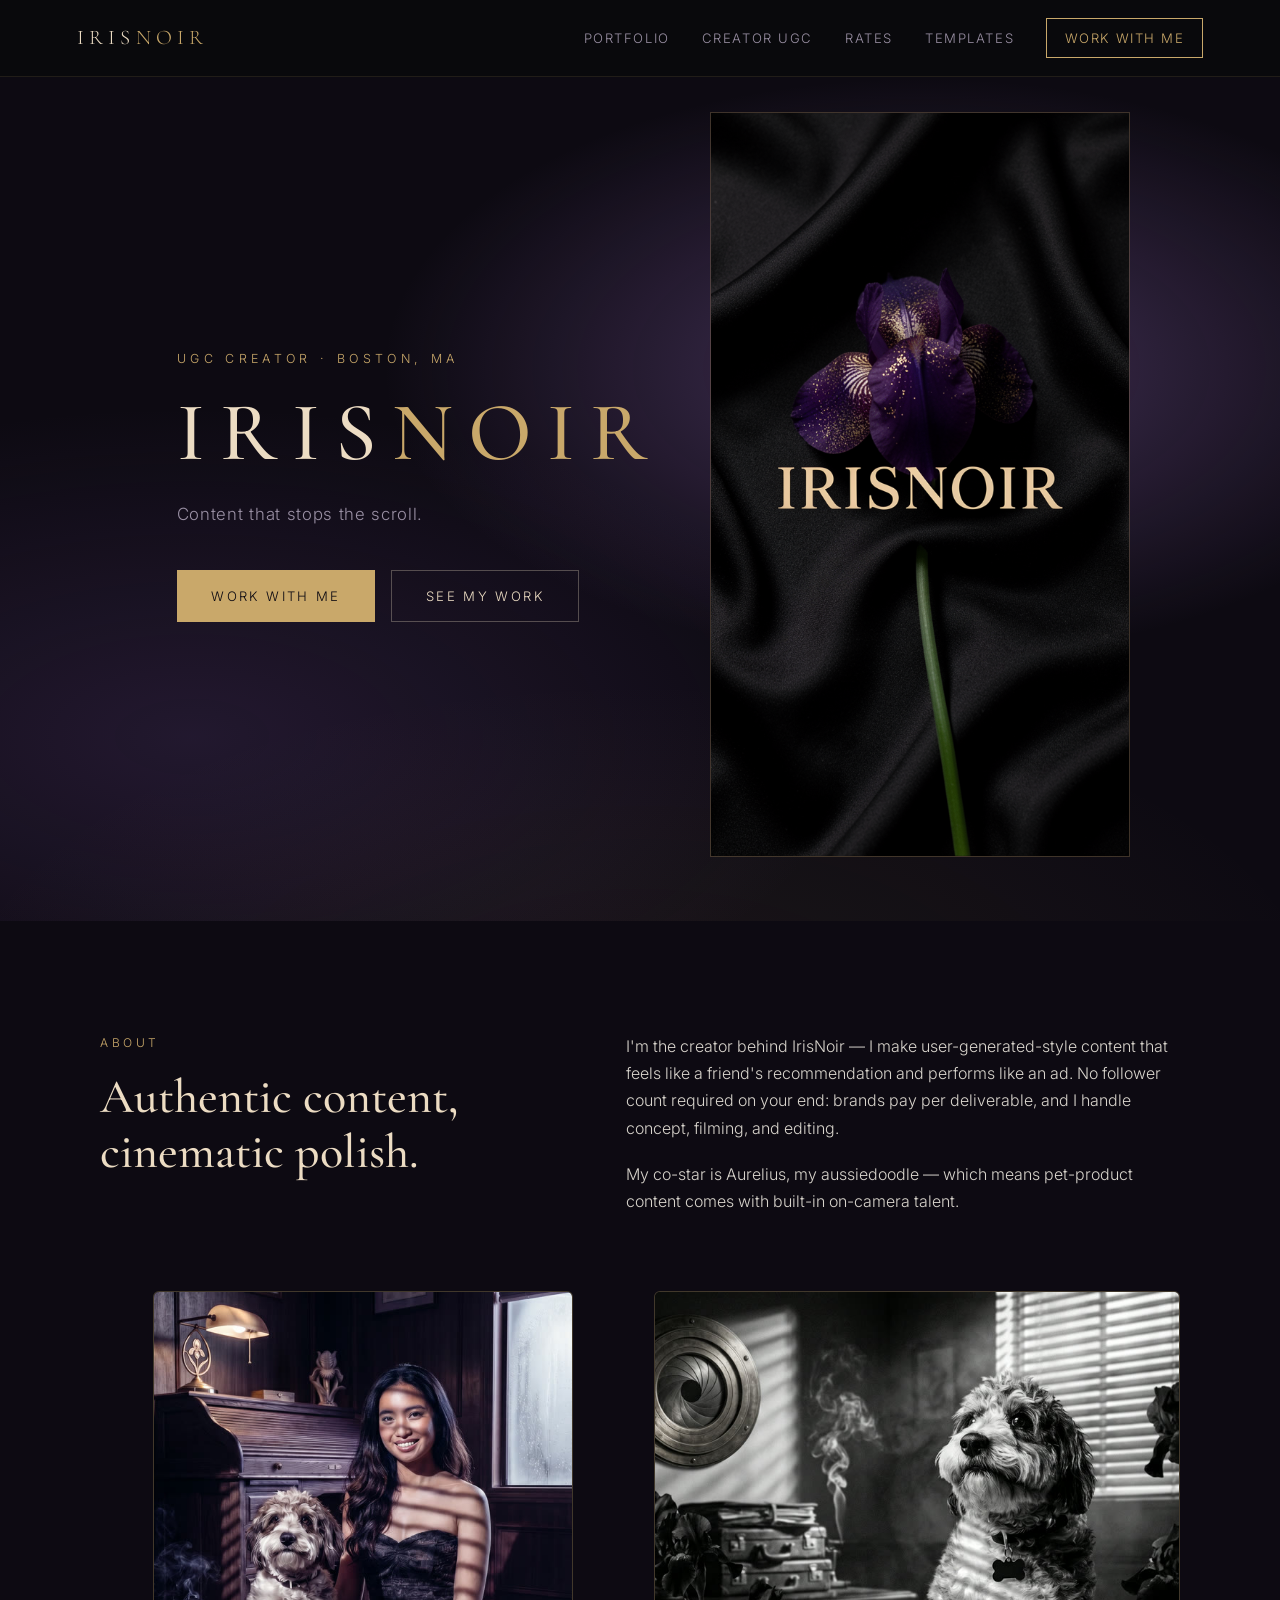
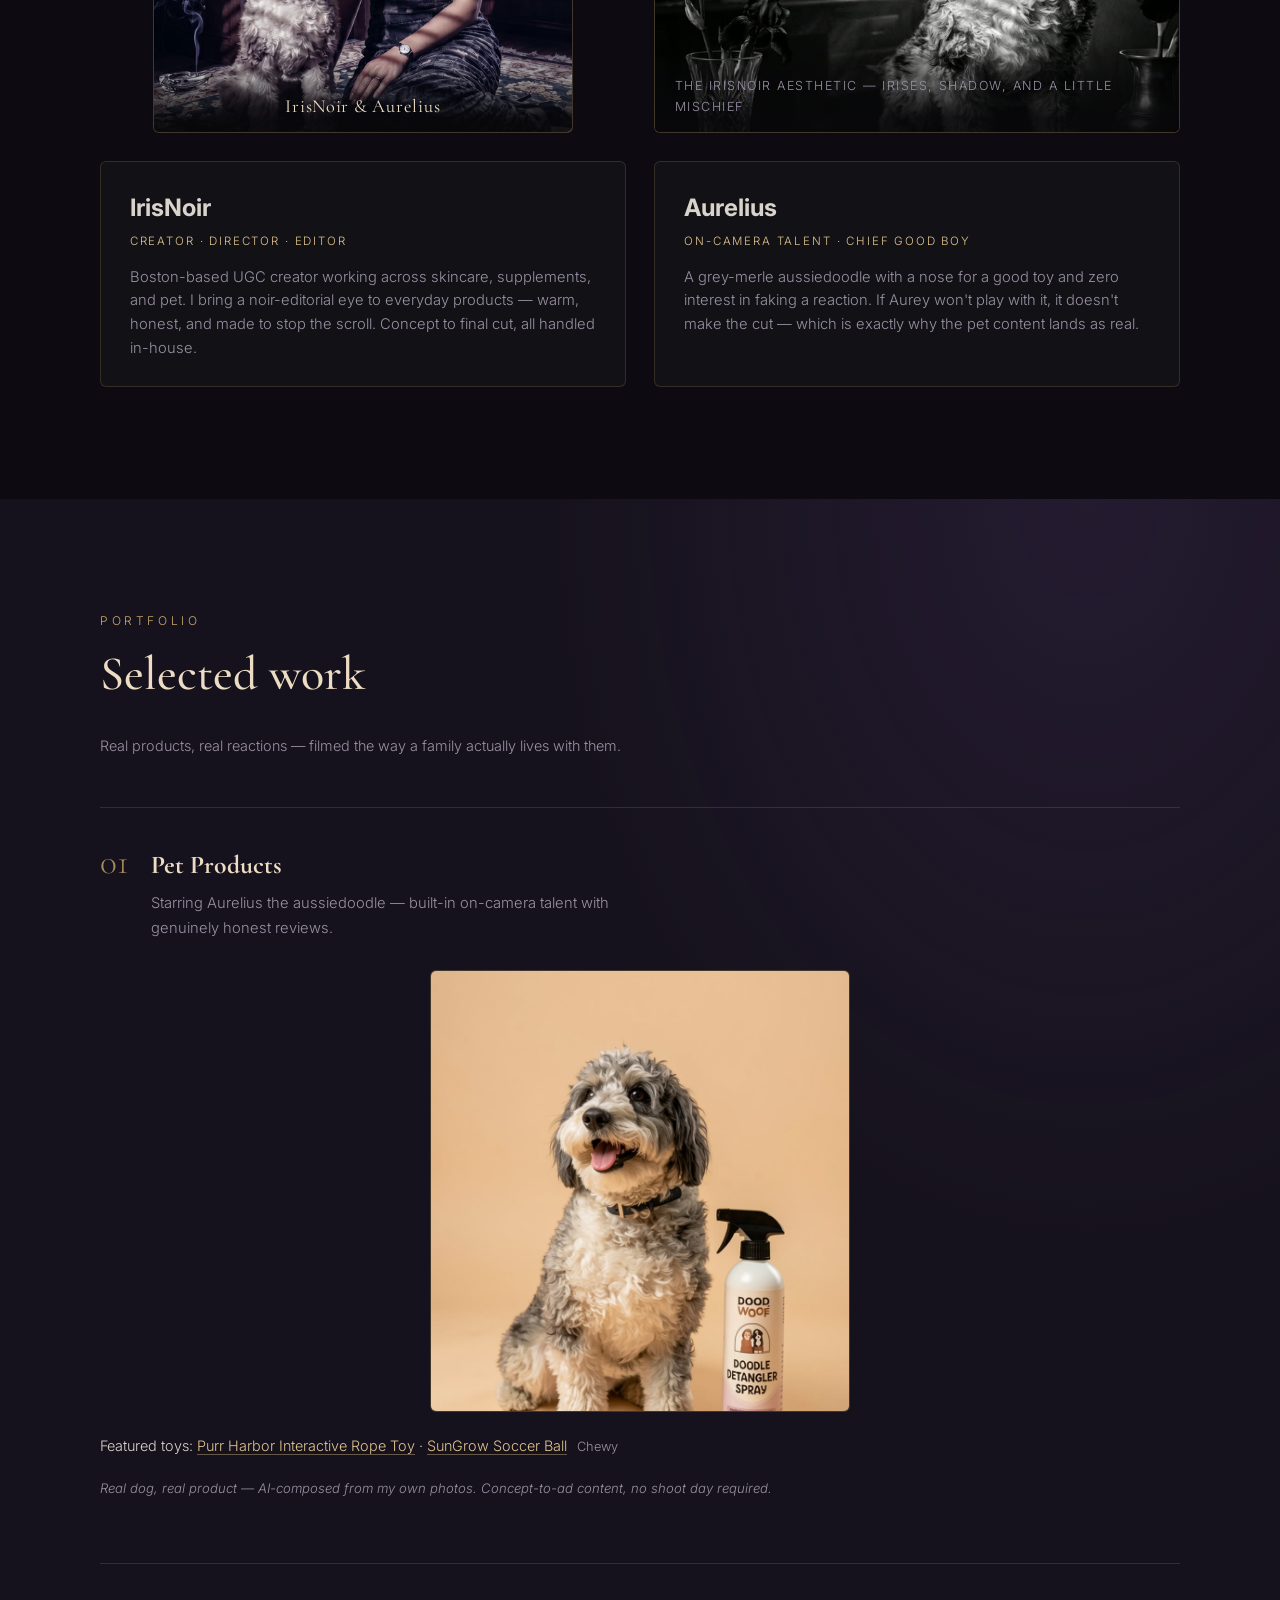
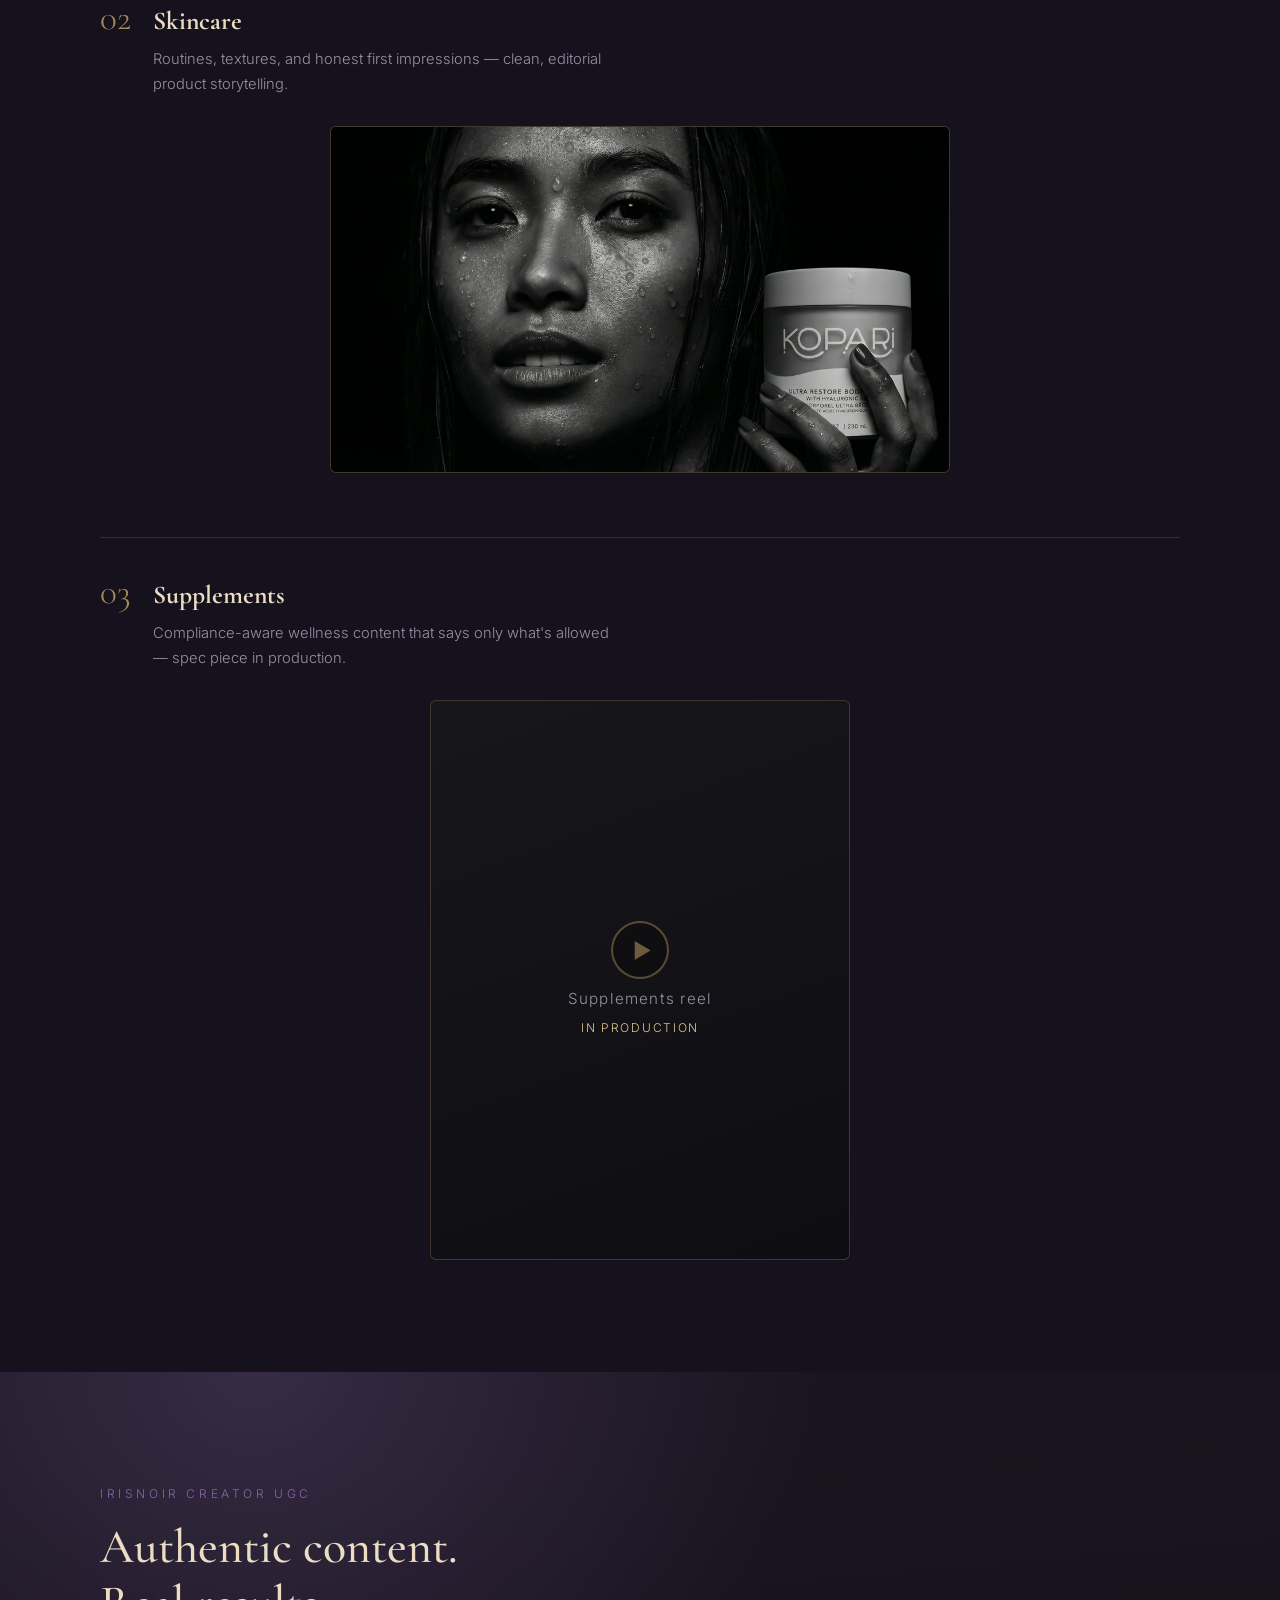
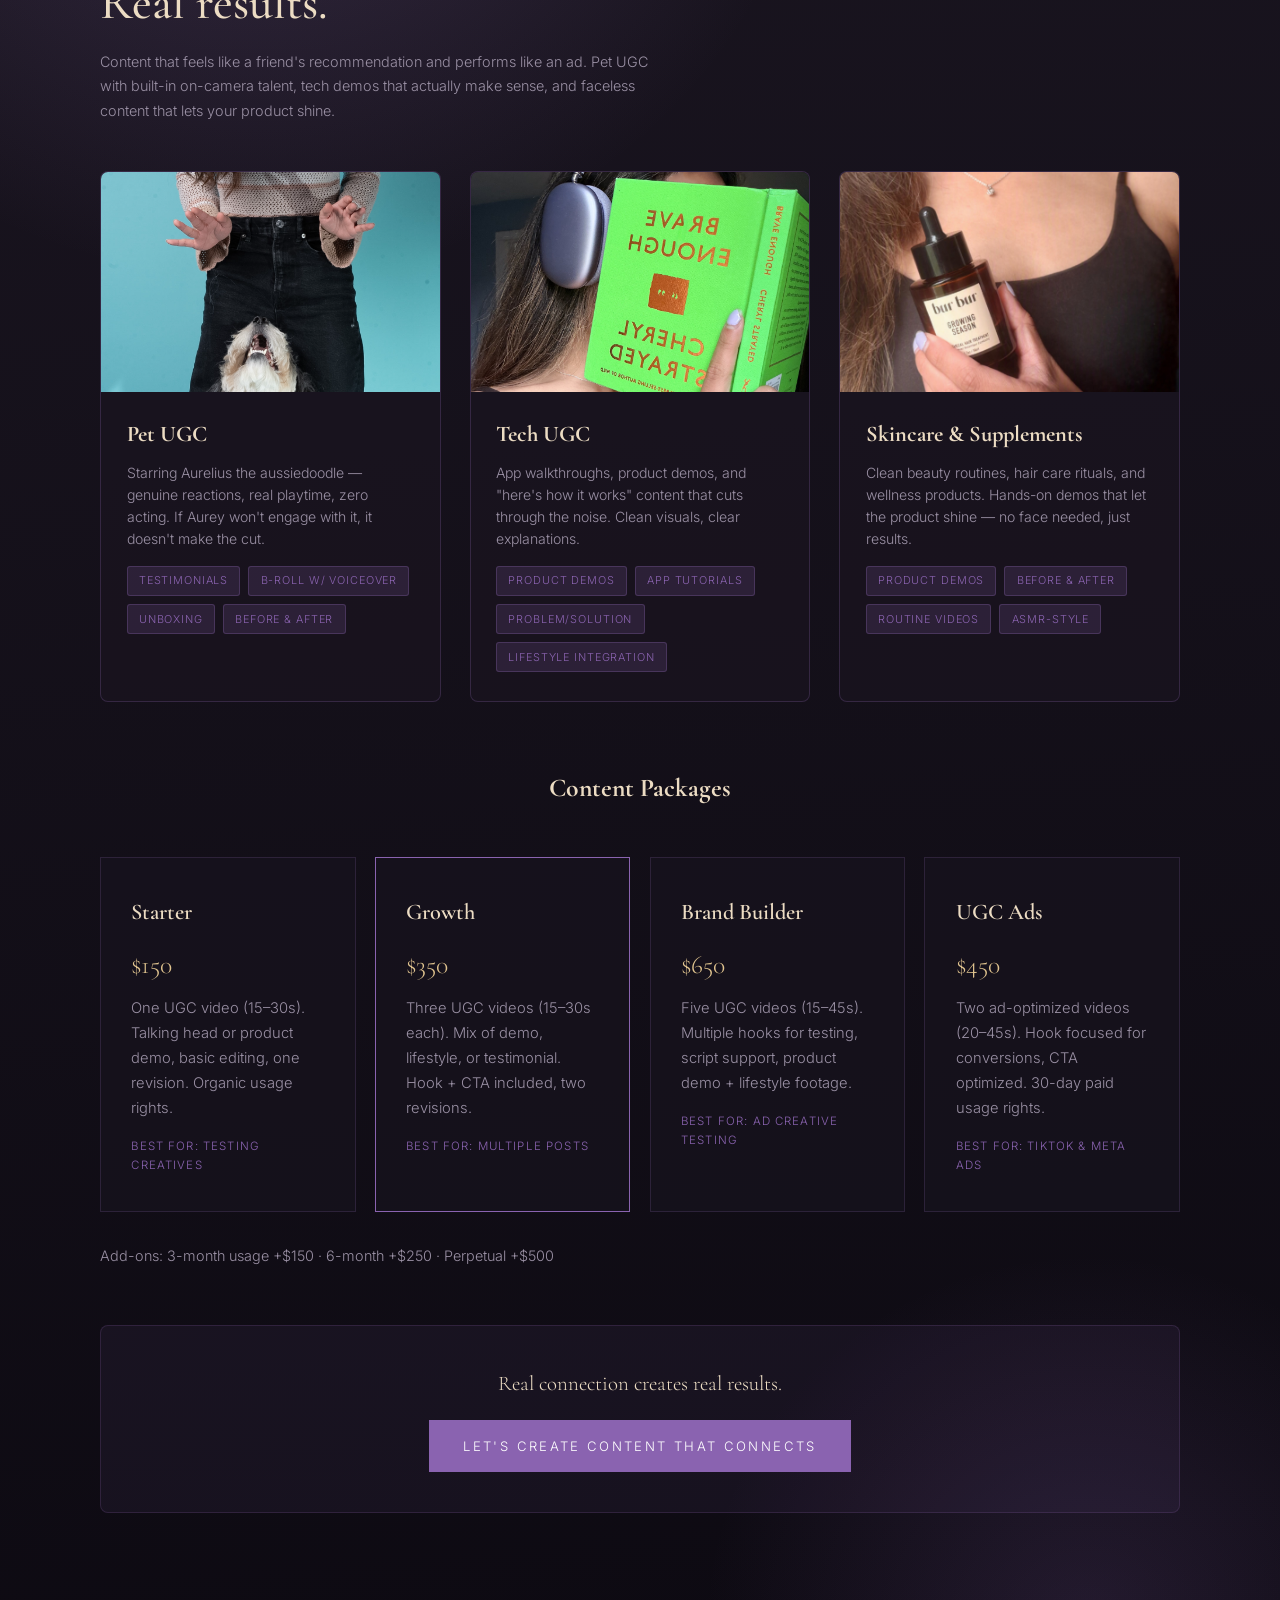
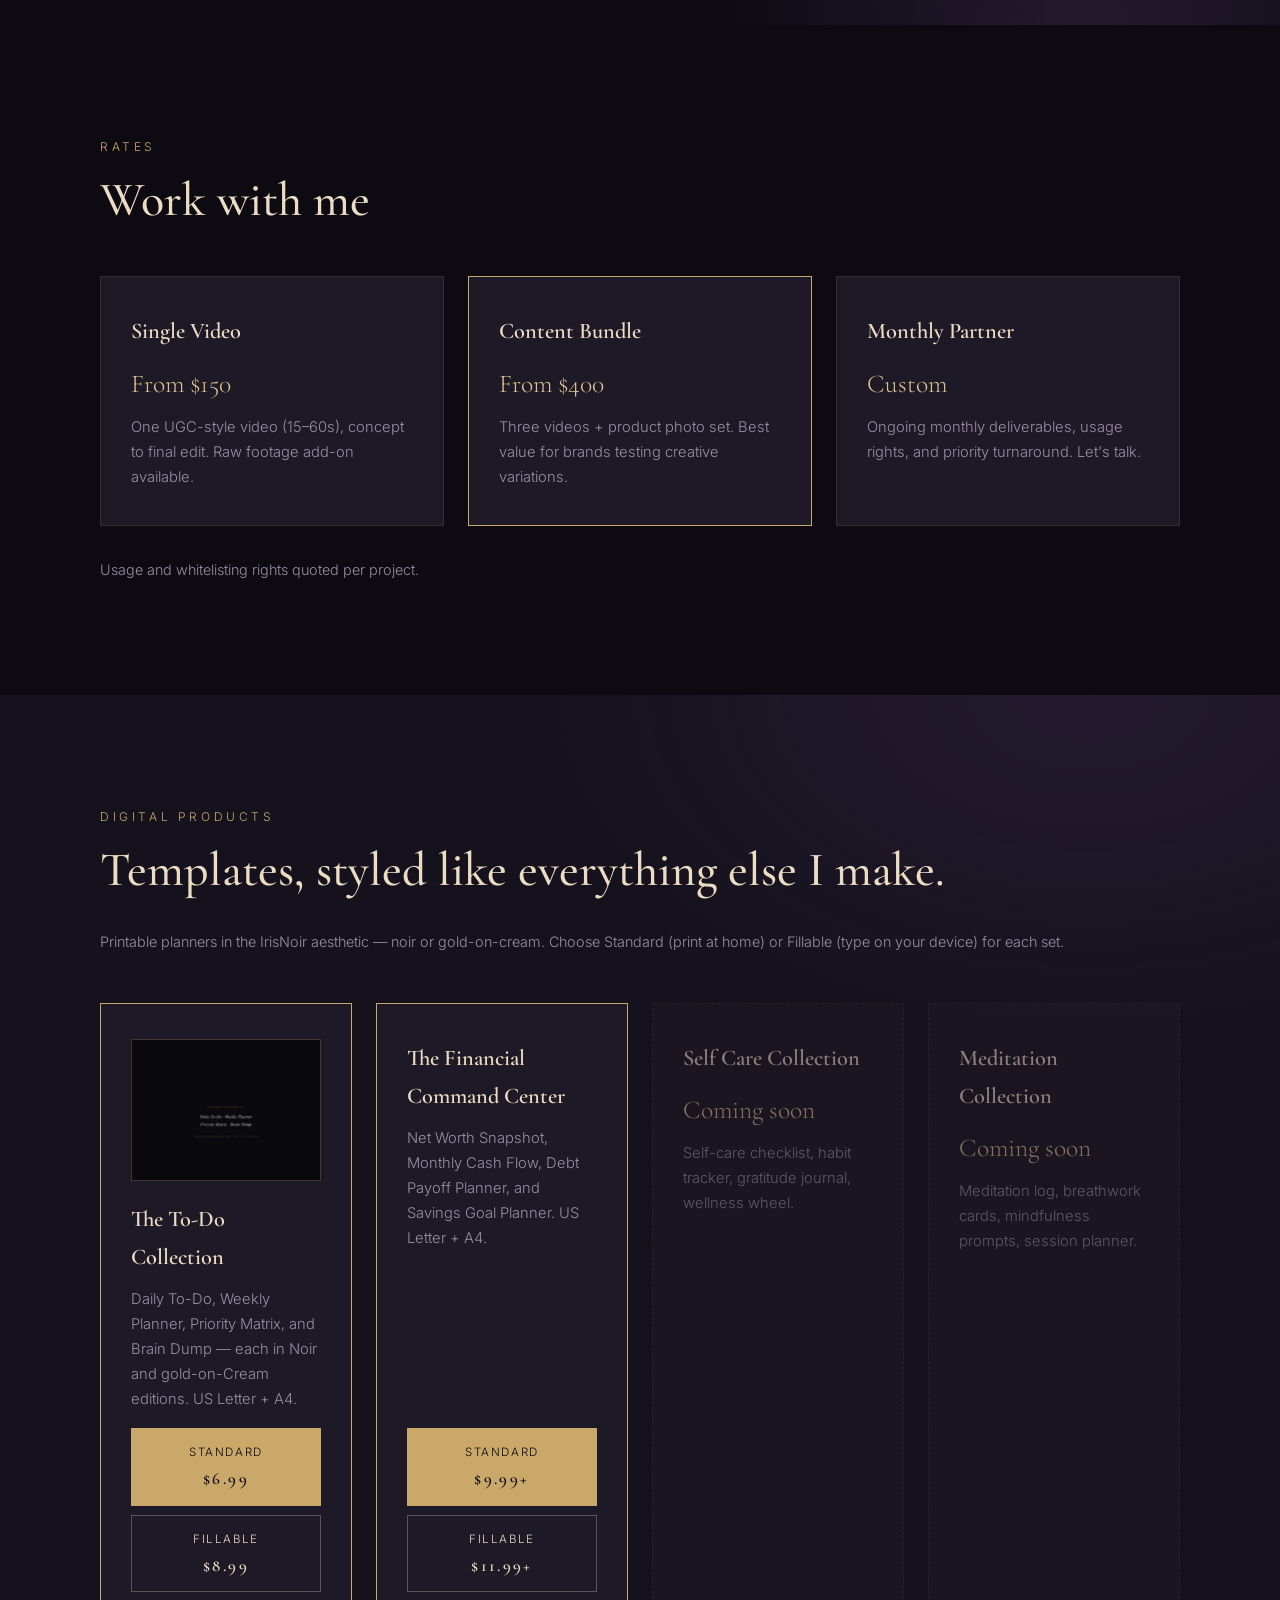
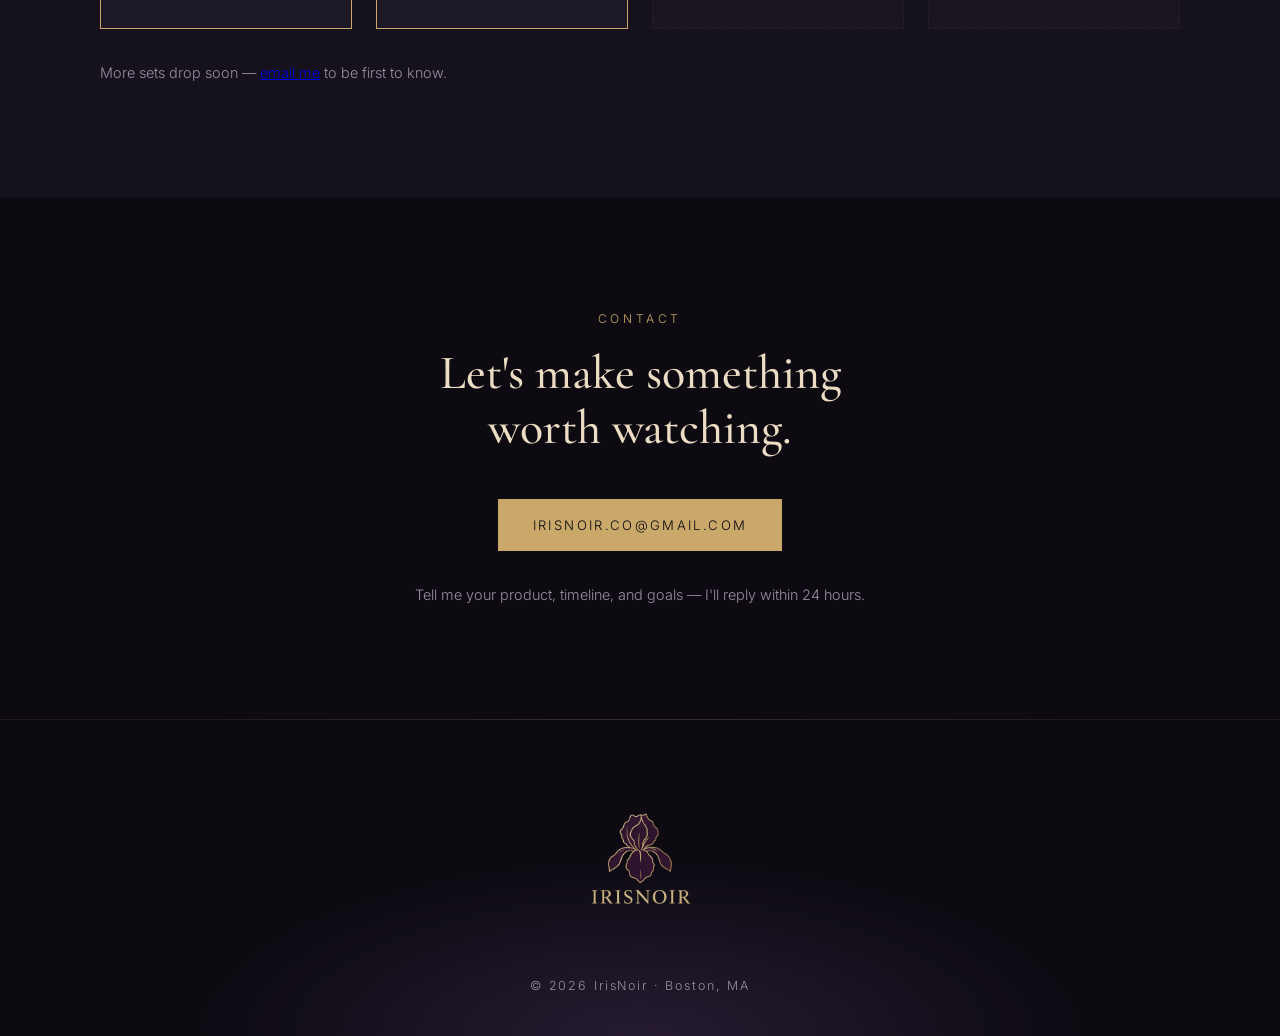
==== index.html @ 6cde9557 "Add IrisNoir Creator UGC section with Pet, Tech, Skincare niches and pricing packages" ====
<!DOCTYPE html>
<html lang="en">
<head>
<meta charset="UTF-8">
<meta name="viewport" content="width=device-width, initial-scale=1.0">
<title>IrisNoir — UGC Creator | Content That Stops the Scroll</title>
<meta name="description" content="IrisNoir creates scroll-stopping UGC and digital content for brands — currently featuring skincare, supplements, and pet products. Authentic content, cinematic polish. Based in Boston, working with brands everywhere.">
<link rel="preconnect" href="https://fonts.googleapis.com">
<link rel="preconnect" href="https://fonts.gstatic.com" crossorigin>
<link href="https://fonts.googleapis.com/css2?family=Cormorant+Garamond:wght@400;500;600&family=Inter:wght@300;400;500;600&display=swap" rel="stylesheet">
<link rel="stylesheet" href="style.css">
</head>
<body>

<nav class="nav">
  <a href="#top" class="nav-logo">IRIS<span>NOIR</span></a>
  <div class="nav-links">
    <a href="#portfolio">Portfolio</a>
    <a href="#ugc-creator">Creator UGC</a>
    <a href="#rates">Rates</a>
    <a href="#store">Templates</a>
    <a href="#contact" class="nav-cta">Work With Me</a>
  </div>
</nav>

<header class="hero" id="top">
  <div class="hero-inner">
    <div>
      <p class="hero-eyebrow">UGC Creator · Boston, MA</p>
      <h1>IRIS<span class="gold">NOIR</span></h1>
      <p class="hero-tag">Content that stops the scroll.</p>
      <div class="hero-actions">
        <a href="#contact" class="btn btn-gold">Work With Me</a>
        <a href="#portfolio" class="btn btn-ghost">See My Work</a>
      </div>
    </div>
    <div class="hero-img">
      <img src="assets/irisnoir-brand-concept.png" alt="IrisNoir brand — deep purple iris on noir silk" width="1024" height="1024">
    </div>
  </div>
</header>

<section class="section" id="about">
  <div class="container split">
    <div>
      <p class="eyebrow">About</p>
      <h2>Authentic content,<br>cinematic polish.</h2>
    </div>
    <div class="about-copy">
      <p>I'm the creator behind IrisNoir — I make user-generated-style content that feels like a friend's recommendation and performs like an ad. No follower count required on your end: brands pay per deliverable, and I handle concept, filming, and editing.</p>
      <p>My co-star is Aurelius, my aussiedoodle — which means pet-product content comes with built-in on-camera talent.</p>
    </div>
  </div>

  <div class="container bio">
    <button type="button" class="bio-portrait gallery-hero" data-gallery="bio" aria-label="Play the IrisNoir & Aurelius moment">
      <img src="assets/about/irisnoir-aurey-noir.jpg" alt="IrisNoir and Aurelius in a noir-styled study with irises" loading="lazy">
      <span class="gallery-hero-overlay">
        <span class="gallery-hero-icon" aria-hidden="true">&#9654;</span>
        <span class="gallery-hero-label">Play the moment</span>
      </span>
      <figcaption>IrisNoir &amp; Aurelius</figcaption>
    </button>
    <figure class="bio-portrait bio-portrait-accent">
      <img src="assets/about/aurey-noir.jpg" alt="Aurelius posed in a noir detective study with irises and a camera-aperture emblem" loading="lazy">
      <figcaption>The IrisNoir aesthetic — irises, shadow, and a little mischief</figcaption>
    </figure>
    <div class="bio-card">
      <h3>IrisNoir</h3>
      <p class="bio-role">Creator &middot; Director &middot; Editor</p>
      <p>Boston-based UGC creator working across skincare, supplements, and pet. I bring a noir-editorial eye to everyday products — warm, honest, and made to stop the scroll. Concept to final cut, all handled in-house.</p>
    </div>
    <div class="bio-card">
      <h3>Aurelius</h3>
      <p class="bio-role">On-camera talent &middot; Chief Good Boy</p>
      <p>A grey-merle aussiedoodle with a nose for a good toy and zero interest in faking a reaction. If Aurey won't play with it, it doesn't make the cut — which is exactly why the pet content lands as real.</p>
    </div>
  </div>
</section>

<section class="section section-dark" id="portfolio">
  <div class="container">
    <p class="eyebrow">Portfolio</p>
    <h2>Selected work</h2>
    <p class="section-note">Real products, real reactions — filmed the way a family actually lives with them.</p>

    <div class="showcase">

      <div class="showcase-row">
        <div class="showcase-head">
          <span class="showcase-num">01</span>
          <div>
            <h3>Pet Products</h3>
            <p>Starring Aurelius the aussiedoodle — built-in on-camera talent with genuinely honest reviews.</p>
          </div>
        </div>
        <div class="showcase-media">
          <button type="button" class="gallery-hero" data-gallery="aurey" aria-label="Open Aurelius gallery — video and photo">
            <img src="assets/portfolio/aurey-doodwoof-ai.jpg" alt="Aurelius posed beside the Doodle Detangler Spray bottle by Dood Woof" loading="lazy">
            <span class="gallery-hero-overlay">
              <span class="gallery-hero-icon" aria-hidden="true">&#9654;</span>
              <span class="gallery-hero-label">View Aurey's reel</span>
              <span class="gallery-hero-count">Videos &amp; photos</span>
            </span>
          </button>
        </div>
        <p class="showcase-shop">Featured toys: <a href="https://www.chewy.com/purr-harbor-smart-interactive-rope/dp/4469534" target="_blank" rel="noopener">Purr Harbor Interactive Rope Toy</a> &middot; <a href="https://www.chewy.com/sungrow-soccer-ball-dog-cat-toy/dp/753862" target="_blank" rel="noopener">SunGrow Soccer Ball</a> <span class="shop-price">Chewy</span></p>
        <p class="showcase-note">Real dog, real product — AI-composed from my own photos. Concept-to-ad content, no shoot day required.</p>
      </div>

      <div class="showcase-row">
        <div class="showcase-head">
          <span class="showcase-num">02</span>
          <div>
            <h3>Skincare</h3>
            <p>Routines, textures, and honest first impressions — clean, editorial product storytelling.</p>
          </div>
        </div>
        <div class="showcase-media">
          <button type="button" class="gallery-hero gallery-hero-wide" data-gallery="skincare" aria-label="Open skincare gallery">
            <img src="assets/portfolio/skincare-kopari-ai.jpg" alt="Kopari Ultra Restore body cream in a noir editorial still" loading="lazy">
            <span class="gallery-hero-overlay">
              <span class="gallery-hero-icon" aria-hidden="true">&#9654;</span>
              <span class="gallery-hero-label">View skincare still</span>
              <span class="gallery-hero-count">AI-generated</span>
            </span>
          </button>
        </div>
      </div>

      <div class="showcase-row">
        <div class="showcase-head">
          <span class="showcase-num">03</span>
          <div>
            <h3>Supplements</h3>
            <p>Compliance-aware wellness content that says only what's allowed — spec piece in production.</p>
          </div>
        </div>
        <div class="showcase-media">
          <div class="gallery-hero gallery-hero-soon" aria-label="Supplements gallery — in production">
            <span class="gallery-hero-overlay">
              <span class="gallery-hero-icon" aria-hidden="true">&#9654;</span>
              <span class="gallery-hero-label">Supplements reel</span>
              <span class="gallery-hero-count">In production</span>
            </span>
          </div>
        </div>
      </div>

    </div>
  </div>
</section>

<section class="section section-ugc" id="ugc-creator">
  <div class="container">
    <p class="eyebrow">IrisNoir Creator UGC</p>
    <h2>Authentic content.<br>Real results.</h2>
    <p class="section-note ugc-intro">Content that feels like a friend's recommendation and performs like an ad. Pet UGC with built-in on-camera talent, tech demos that actually make sense, and faceless content that lets your product shine.</p>

    <div class="ugc-niches">
      <div class="ugc-niche">
        <div class="ugc-niche-img">
          <img src="assets/ugc/pet-ugc-hero.png" alt="Pet UGC — playful dog looking up at creator" loading="lazy">
        </div>
        <div class="ugc-niche-info">
          <h3>Pet UGC</h3>
          <p>Starring Aurelius the aussiedoodle — genuine reactions, real playtime, zero acting. If Aurey won't engage with it, it doesn't make the cut.</p>
          <ul class="ugc-formats">
            <li>Testimonials</li>
            <li>B-Roll w/ Voiceover</li>
            <li>Unboxing</li>
            <li>Before & After</li>
          </ul>
        </div>
      </div>

      <div class="ugc-niche">
        <div class="ugc-niche-img">
          <img src="assets/ugc/tech-ugc-hero.jpg" alt="Tech UGC — lifestyle shot with AirPods Max" loading="lazy">
        </div>
        <div class="ugc-niche-info">
          <h3>Tech UGC</h3>
          <p>App walkthroughs, product demos, and "here's how it works" content that cuts through the noise. Clean visuals, clear explanations.</p>
          <ul class="ugc-formats">
            <li>Product Demos</li>
            <li>App Tutorials</li>
            <li>Problem/Solution</li>
            <li>Lifestyle Integration</li>
          </ul>
        </div>
      </div>

      <div class="ugc-niche">
        <div class="ugc-niche-img">
          <img src="assets/ugc/skincare-ugc-hero.jpg" alt="Skincare & Supplements UGC — BurBur hair oil product shot" loading="lazy">
        </div>
        <div class="ugc-niche-info">
          <h3>Skincare & Supplements</h3>
          <p>Clean beauty routines, hair care rituals, and wellness products. Hands-on demos that let the product shine — no face needed, just results.</p>
          <ul class="ugc-formats">
            <li>Product Demos</li>
            <li>Before & After</li>
            <li>Routine Videos</li>
            <li>ASMR-style</li>
          </ul>
        </div>
      </div>
    </div>

    <div class="ugc-packages">
      <h3 class="ugc-packages-title">Content Packages</h3>
      <div class="cards ugc-cards">
        <div class="card ugc-card">
          <h3>Starter</h3>
          <p class="price">$150</p>
          <p>One UGC video (15–30s). Talking head or product demo, basic editing, one revision. Organic usage rights.</p>
          <span class="ugc-best-for">Best for: testing creatives</span>
        </div>
        <div class="card card-featured ugc-card">
          <h3>Growth</h3>
          <p class="price">$350</p>
          <p>Three UGC videos (15–30s each). Mix of demo, lifestyle, or testimonial. Hook + CTA included, two revisions.</p>
          <span class="ugc-best-for">Best for: multiple posts</span>
        </div>
        <div class="card ugc-card">
          <h3>Brand Builder</h3>
          <p class="price">$650</p>
          <p>Five UGC videos (15–45s). Multiple hooks for testing, script support, product demo + lifestyle footage.</p>
          <span class="ugc-best-for">Best for: ad creative testing</span>
        </div>
        <div class="card ugc-card">
          <h3>UGC Ads</h3>
          <p class="price">$450</p>
          <p>Two ad-optimized videos (20–45s). Hook focused for conversions, CTA optimized. 30-day paid usage rights.</p>
          <span class="ugc-best-for">Best for: TikTok & Meta ads</span>
        </div>
      </div>
      <p class="section-note">Add-ons: 3-month usage +$150 · 6-month +$250 · Perpetual +$500</p>
    </div>

    <div class="ugc-cta">
      <p class="ugc-cta-hook">Real connection creates real results.</p>
      <a href="mailto:irisnoir.co@gmail.com?subject=UGC%20Creator%20Inquiry%20—%20IrisNoir" class="btn btn-iris">Let's Create Content That Connects</a>
    </div>
  </div>
</section>

<section class="section" id="rates">
  <div class="container">
    <p class="eyebrow">Rates</p>
    <h2>Work with me</h2>
    <div class="cards">
      <div class="card">
        <h3>Single Video</h3>
        <p class="price">From $150</p>
        <p>One UGC-style video (15–60s), concept to final edit. Raw footage add-on available.</p>
      </div>
      <div class="card card-featured">
        <h3>Content Bundle</h3>
        <p class="price">From $400</p>
        <p>Three videos + product photo set. Best value for brands testing creative variations.</p>
      </div>
      <div class="card">
        <h3>Monthly Partner</h3>
        <p class="price">Custom</p>
        <p>Ongoing monthly deliverables, usage rights, and priority turnaround. Let's talk.</p>
      </div>
    </div>
    <p class="section-note">Usage and whitelisting rights quoted per project.</p>
  </div>
</section>

<section class="section section-dark" id="store">
  <div class="container">
    <p class="eyebrow">Digital Products</p>
    <h2>Templates, styled like everything else I make.</h2>
    <p class="section-note">Printable planners in the IrisNoir aesthetic — noir or gold-on-cream. Choose Standard (print at home) or Fillable (type on your device) for each set.</p>
    <div class="cards products-grid">
      <div class="card card-featured product-card">
        <img class="product-thumb" src="assets/products/todo-collection-cover.png" alt="The To-Do Collection — noir and cream planner sheets" loading="lazy">
        <h3>The To-Do Collection</h3>
        <p>Daily To-Do, Weekly Planner, Priority Matrix, and Brain Dump — each in Noir and gold-on-Cream editions. US Letter + A4.</p>
        <div class="format-picker">
          <a href="https://irisnoir1.gumroad.com/l/todo-collection" class="btn btn-gold format-btn" target="_blank" rel="noopener">
            <span class="format-label">Standard</span><span class="format-price">$6.99</span>
          </a>
          <a href="https://irisnoir1.gumroad.com/l/to-do-collection-fillable" class="btn btn-ghost format-btn" target="_blank" rel="noopener">
            <span class="format-label">Fillable</span><span class="format-price">$8.99</span>
          </a>
        </div>
      </div>
      <div class="card card-featured product-card">
        <h3>The Financial Command Center</h3>
        <p>Net Worth Snapshot, Monthly Cash Flow, Debt Payoff Planner, and Savings Goal Planner. US Letter + A4.</p>
        <div class="format-picker">
          <a href="https://irisnoir1.gumroad.com/l/finance-command-center" class="btn btn-gold format-btn" target="_blank" rel="noopener">
            <span class="format-label">Standard</span><span class="format-price">$9.99+</span>
          </a>
          <a href="https://irisnoir1.gumroad.com/l/finance-command-center-fillable" class="btn btn-ghost format-btn" target="_blank" rel="noopener">
            <span class="format-label">Fillable</span><span class="format-price">$11.99+</span>
          </a>
        </div>
      </div>
      <div class="card product-card product-card-soon">
        <h3>Self Care Collection</h3>
        <p class="price">Coming soon</p>
        <p>Self-care checklist, habit tracker, gratitude journal, wellness wheel.</p>
      </div>
      <div class="card product-card product-card-soon">
        <h3>Meditation Collection</h3>
        <p class="price">Coming soon</p>
        <p>Meditation log, breathwork cards, mindfulness prompts, session planner.</p>
      </div>
    </div>
    <p class="section-note">More sets drop soon — <a href="mailto:irisnoir.co@gmail.com?subject=Notify%20me%20—%20new%20templates">email me</a> to be first to know.</p>
  </div>
</section>

<section class="section" id="contact">
  <div class="container contact">
    <p class="eyebrow">Contact</p>
    <h2>Let's make something<br>worth watching.</h2>
    <a class="contact-email btn btn-gold" href="mailto:irisnoir.co@gmail.com?subject=UGC%20Inquiry%20—%20IrisNoir">irisnoir.co@gmail.com</a>
    <p class="section-note">Tell me your product, timeline, and goals — I'll reply within 24 hours.</p>
  </div>
</section>

<footer class="footer">
  <img class="footer-logo" src="assets/irisnoir-logo-transparent.png" alt="IrisNoir — iris flower logo" width="1024" height="1024" loading="lazy">
  <p>© 2026 IrisNoir · Boston, MA</p>
</footer>

<div class="lightbox" id="lightbox" role="dialog" aria-modal="true" aria-label="Aurelius gallery" hidden>
  <button type="button" class="lightbox-close" aria-label="Close gallery">&times;</button>
  <div class="lightbox-stage" id="lightbox-stage"></div>
  <p class="lightbox-caption" id="lightbox-caption"></p>
  <div class="lightbox-thumbs" id="lightbox-thumbs"></div>
</div>

<script id="gallery-bio" type="application/json">
[
  {"type":"video","src":"assets/about/irisnoir-aurey-bio.mp4","poster":"assets/about/irisnoir-aurey-noir.jpg","caption":"IrisNoir &amp; Aurelius — a quiet moment","tag":"AI-generated"}
]
</script>

<script id="gallery-aurey" type="application/json">
[
  {"type":"image","src":"assets/portfolio/aurey-doodwoof-ai.jpg","caption":"Beside the Doodle Detangler Spray by Dood Woof","tag":"AI-generated"},
  {"type":"video","src":"assets/portfolio/aurey-ropetoy-play.mp4","poster":"assets/portfolio/aurey-ropetoy-poster.jpg","caption":"Aurey with the Purr Harbor interactive rope toy","tag":"AI-generated"},
  {"type":"image","src":"assets/portfolio/aurey-ropetoy-poster.jpg","caption":"With the Purr Harbor interactive rope toy","tag":"AI-generated"},
  {"type":"image","src":"assets/portfolio/aurey-soccerball.jpg","caption":"With the SunGrow soccer ball toy","tag":"AI-generated"},
  {"type":"video","src":"assets/portfolio/aurey-soccerball-play.mp4","poster":"assets/portfolio/aurey-soccerball-play-poster.jpg","caption":"Aurey playing with the SunGrow soccer ball","tag":"AI-generated"}
]
</script>

<script id="gallery-skincare" type="application/json">
[
  {"type":"image","src":"assets/portfolio/skincare-kopari-ai.jpg","caption":"Kopari Ultra Restore body cream — noir editorial still","tag":"AI-generated"}
]
</script>

<script>
(function () {
  var lb = document.getElementById("lightbox");
  var stage = document.getElementById("lightbox-stage");
  var caption = document.getElementById("lightbox-caption");
  var thumbs = document.getElementById("lightbox-thumbs");
  var lastFocus = null;

  function itemsFor(name) {
    var el = document.getElementById("gallery-" + name);
    return el ? JSON.parse(el.textContent) : [];
  }

  function render(items, i) {
    var it = items[i];
    stage.innerHTML = it.type === "video"
      ? '<video controls autoplay playsinline poster="' + it.poster + '"><source src="' + it.src + '" type="video/mp4"></video>'
      : '<img src="' + it.src + '" alt="' + it.caption + '">';
    caption.innerHTML = it.caption + ' <span class="ai-tag">' + it.tag + '</span>';
    Array.prototype.forEach.call(thumbs.children, function (t, n) {
      t.classList.toggle("is-active", n === i);
    });
  }

  function open(name) {
    var items = itemsFor(name);
    if (!items.length) return;
    thumbs.innerHTML = "";
    items.forEach(function (it, n) {
      var b = document.createElement("button");
      b.type = "button";
      b.className = "lightbox-thumb";
      b.innerHTML = '<img src="' + (it.poster || it.src) + '" alt="' + it.caption + '">'
                  + (it.type === "video" ? '<span class="lightbox-thumb-play" aria-hidden="true">&#9654;</span>' : '');
      b.addEventListener("click", function () { render(items, n); });
      thumbs.appendChild(b);
    });
    render(items, 0);
    lastFocus = document.activeElement;
    lb.hidden = false;
    document.body.style.overflow = "hidden";
  }

  function close() {
    lb.hidden = true;
    stage.innerHTML = "";
    document.body.style.overflow = "";
    if (lastFocus) lastFocus.focus();
  }

  document.querySelectorAll(".gallery-hero").forEach(function (h) {
    h.addEventListener("click", function () { open(h.getAttribute("data-gallery")); });
  });
  lb.querySelector(".lightbox-close").addEventListener("click", close);
  lb.addEventListener("click", function (e) { if (e.target === lb) close(); });
  document.addEventListener("keydown", function (e) { if (e.key === "Escape" && !lb.hidden) close(); });
})();
</script>

</body>
</html>
---- style.css ----
/* IrisNoir — noir, iris & gold brand kit */
:root {
  --noir: #0d0a12;
  --noir-2: #16121d;
  --noir-3: #1e1926;
  --cream: #ecdcc3;
  --gold: #c9a86a;
  --gold-bright: #e0c48f;
  --iris: #6d4a94;
  --iris-soft: #8a63b0;
  --iris-deep: #4b2a6b;
  --text: #d8d4cc;
  --text-dim: #9a90a4;
  --serif: 'Cormorant Garamond', Georgia, serif;
  --sans: 'Inter', -apple-system, sans-serif;
}

* { margin: 0; padding: 0; box-sizing: border-box; }

html { scroll-behavior: smooth; }

body {
  background: var(--noir);
  color: var(--text);
  font-family: var(--sans);
  font-weight: 300;
  line-height: 1.7;
  -webkit-font-smoothing: antialiased;
}

/* Nav */
.nav {
  position: fixed;
  top: 0; left: 0; right: 0;
  display: flex;
  justify-content: space-between;
  align-items: center;
  padding: 1.1rem 6vw;
  background: rgba(10,10,12,0.85);
  backdrop-filter: blur(12px);
  z-index: 100;
  border-bottom: 1px solid rgba(201,168,106,0.12);
}
.nav-logo {
  font-family: var(--serif);
  font-size: 1.3rem;
  letter-spacing: 0.25em;
  color: var(--cream);
  text-decoration: none;
}
.nav-logo span { color: var(--gold); }
.nav-links { display: flex; gap: 2rem; align-items: center; }
.nav-links a {
  color: var(--text-dim);
  text-decoration: none;
  font-size: 0.82rem;
  letter-spacing: 0.12em;
  text-transform: uppercase;
  transition: color 0.25s;
}
.nav-links a:hover { color: var(--gold-bright); }
.nav-cta {
  border: 1px solid var(--gold);
  padding: 0.5rem 1.1rem;
  color: var(--gold) !important;
}
.nav-cta:hover { background: var(--gold); color: var(--noir) !important; }

/* Hero */
.hero {
  min-height: 100vh;
  display: flex;
  align-items: center;
  background:
    radial-gradient(ellipse 60% 45% at 72% 40%, rgba(138,99,176,0.42), transparent 70%),
    radial-gradient(ellipse 80% 55% at 15% 80%, rgba(109,74,148,0.22), transparent 65%),
    radial-gradient(ellipse 90% 60% at 50% 110%, rgba(201,168,106,0.08), transparent 60%),
    var(--noir);
}
.hero-inner {
  max-width: 1080px;
  margin: 0 auto;
  padding: 7rem 6vw 4rem;
  display: grid;
  grid-template-columns: 1.1fr 0.9fr;
  align-items: center;
  gap: 3rem;
}
.hero-img {
  position: relative;
  justify-self: end;
  width: min(420px, 38vw);
}
.hero-img img {
  width: 100%;
  height: auto;
  display: block;
  border: 1px solid rgba(201,168,106,0.25);
}
.hero-img::after {
  content: "";
  position: absolute;
  inset: 14px -14px -14px 14px;
  border: 1px solid rgba(201,168,106,0.25);
  z-index: -1;
}
.hero-eyebrow {
  font-size: 0.78rem;
  letter-spacing: 0.35em;
  text-transform: uppercase;
  color: var(--gold);
  margin-bottom: 1.4rem;
}
.hero h1 {
  font-family: var(--serif);
  font-weight: 500;
  font-size: clamp(2.8rem, 6.5vw, 5.2rem);
  letter-spacing: 0.18em;
  color: var(--cream);
  line-height: 1;
}
.hero h1 .gold { color: var(--gold); }
.hero-tag {
  margin-top: 1.6rem;
  font-size: 1.05rem;
  color: var(--text-dim);
  letter-spacing: 0.04em;
}
.hero-actions {
  margin-top: 2.6rem;
  display: flex;
  gap: 1rem;
  flex-wrap: wrap;
}

/* Buttons */
.btn {
  display: inline-block;
  padding: 0.85rem 2.1rem;
  font-size: 0.82rem;
  letter-spacing: 0.18em;
  text-transform: uppercase;
  text-decoration: none;
  transition: all 0.3s;
}
.btn-gold {
  background: var(--gold);
  color: var(--noir);
  border: 1px solid var(--gold);
}
.btn-gold:hover { background: var(--gold-bright); border-color: var(--gold-bright); }
.btn-ghost {
  border: 1px solid rgba(236,220,195,0.3);
  color: var(--cream);
}
.btn-ghost:hover { border-color: var(--gold); color: var(--gold-bright); }

/* Sections */
.section { padding: 7rem 6vw; }
.section-dark {
  background:
    radial-gradient(ellipse 70% 50% at 85% 0%, rgba(109,74,148,0.16), transparent 60%),
    var(--noir-2);
}
.container { max-width: 1080px; margin: 0 auto; }
.split {
  display: grid;
  grid-template-columns: 1fr 1.2fr;
  gap: 4rem;
  align-items: start;
}
.eyebrow {
  font-size: 0.75rem;
  letter-spacing: 0.3em;
  text-transform: uppercase;
  color: var(--gold);
  margin-bottom: 1rem;
}
h2 {
  font-family: var(--serif);
  font-weight: 500;
  font-size: clamp(2rem, 4.5vw, 3rem);
  color: var(--cream);
  line-height: 1.15;
  margin-bottom: 1.2rem;
}
.about-copy p { margin-bottom: 1.2rem; }
.section-note { color: var(--text-dim); font-size: 0.9rem; margin-top: 2rem; }

/* Bio — IrisNoir & Aurelius */
.bio {
  margin-top: 3.5rem;
  display: grid;
  grid-template-columns: 1fr 1fr;
  gap: 1.8rem;
  align-items: stretch;
}
.bio-portrait {
  position: relative;
  margin: 0;
  border: 1px solid rgba(201,168,106,0.25);
  border-radius: 6px;
  overflow: hidden;
  background: #121216;
}
.bio-portrait img { display: block; width: 100%; height: 100%; object-fit: cover; }
.bio-portrait figcaption {
  position: absolute;
  left: 0; right: 0; bottom: 0;
  padding: 2.2rem 1.2rem 0.9rem;
  font-family: "Cormorant Garamond", Georgia, serif;
  font-size: 1.15rem;
  letter-spacing: 0.04em;
  color: var(--cream);
  background: linear-gradient(to top, rgba(8,8,10,0.92) 15%, transparent);
}
.bio-portrait-accent figcaption {
  font-family: "Inter", sans-serif;
  font-size: 0.78rem;
  letter-spacing: 0.12em;
  text-transform: uppercase;
  color: var(--text-dim);
}
.bio-card {
  border: 1px solid rgba(201,168,106,0.18);
  border-radius: 6px;
  padding: 1.6rem 1.8rem;
  background: #121216;
}
.bio-card h3 { font-size: 1.5rem; margin-bottom: 0.2rem; }
.bio-role {
  font-size: 0.72rem;
  letter-spacing: 0.16em;
  text-transform: uppercase;
  color: var(--gold-bright);
  margin-bottom: 0.9rem;
}
.bio-card p:last-child { color: var(--text-dim); font-size: 0.92rem; line-height: 1.6; }

/* Cards */
.cards {
  display: grid;
  grid-template-columns: repeat(auto-fit, minmax(240px, 1fr));
  gap: 1.5rem;
  margin-top: 3rem;
}
.card {
  background: var(--noir-3);
  border: 1px solid rgba(201,168,106,0.12);
  padding: 2.2rem 1.9rem;
  transition: border-color 0.3s, transform 0.3s;
}
.card:hover { border-color: rgba(201,168,106,0.45); transform: translateY(-4px); }
.card-featured { border-color: var(--gold); }
.card h3 {
  font-family: var(--serif);
  font-weight: 600;
  font-size: 1.4rem;
  color: var(--cream);
  margin-bottom: 0.7rem;
}
.card p { font-size: 0.92rem; color: var(--text-dim); }
.price {
  font-family: var(--serif);
  font-size: 1.6rem !important;
  color: var(--gold-bright) !important;
  margin-bottom: 0.6rem;
}

/* Products (store) */
.products-grid { align-items: stretch; }
.product-card { display: flex; flex-direction: column; }
.product-thumb {
  width: 100%;
  aspect-ratio: 4 / 3;
  object-fit: cover;
  margin-bottom: 1.2rem;
  border: 1px solid rgba(201,168,106,0.2);
}
.product-card .btn { margin-top: auto; align-self: flex-start; padding-top: 0.85rem; }
.product-card-soon {
  opacity: 0.55;
  border-style: dashed;
}
.product-card-soon:hover { transform: none; border-color: rgba(201,168,106,0.12); }

/* Format picker (Standard vs Fillable, one click each) */
.format-picker {
  margin-top: auto;
  padding-top: 1rem;
  display: flex;
  gap: 0.6rem;
  flex-wrap: wrap;
}
.format-btn {
  flex: 1 1 auto;
  min-width: 118px;
  padding: 0.7rem 1rem;
  display: flex;
  flex-direction: column;
  align-items: center;
  gap: 0.15rem;
  text-align: center;
}
.format-btn-wide { flex: 1 1 100%; flex-direction: row; justify-content: center; gap: 0.6rem; }
.format-label {
  font-size: 0.72rem;
  letter-spacing: 0.14em;
  text-transform: uppercase;
}
.format-price {
  font-family: var(--serif);
  font-size: 1.05rem;
  font-weight: 600;
}
.format-btn-wide .format-price::before { content: "— "; }

/* Portfolio showcase */
.showcase { margin-top: 3rem; display: flex; flex-direction: column; gap: 4rem; }
.showcase-row { border-top: 1px solid rgba(201,168,106,0.18); padding-top: 2.2rem; }
.showcase-head {
  display: flex;
  align-items: baseline;
  gap: 1.4rem;
  margin-bottom: 1.8rem;
}
.showcase-num {
  font-family: 'Cormorant Garamond', serif;
  font-size: 2.2rem;
  color: var(--gold);
  opacity: 0.8;
  line-height: 1;
}
.showcase-head h3 {
  font-family: 'Cormorant Garamond', serif;
  font-size: 1.6rem;
  color: var(--cream);
  margin-bottom: 0.3rem;
}
.showcase-head p { color: var(--text-dim); font-size: 0.92rem; max-width: 52ch; }
.showcase-media {
  display: grid;
  grid-template-columns: repeat(auto-fit, minmax(300px, 1fr));
  gap: 1.5rem;
}
.showcase-note { color: var(--text-dim); font-size: 0.82rem; margin-top: 1.1rem; font-style: italic; }
.showcase-shop { margin-top: 1.4rem; font-size: 0.9rem; color: var(--text); }
.showcase-shop a { color: var(--gold-bright); text-decoration: none; border-bottom: 1px solid rgba(224,196,143,0.4); }
.showcase-shop a:hover { border-bottom-color: var(--gold-bright); }
.shop-price { color: var(--text-dim); font-size: 0.8rem; margin-left: 0.4rem; }
.ai-tag {
  display: inline-block;
  margin-left: 0.5rem;
  padding: 0.12rem 0.5rem;
  font-size: 0.6rem;
  letter-spacing: 0.14em;
  border: 1px solid rgba(201,168,106,0.45);
  border-radius: 2px;
  color: var(--gold-bright);
  vertical-align: middle;
}
@media (max-width: 760px) {
  .showcase-media { grid-template-columns: 1fr; }
}

/* Contact */
.contact { text-align: center; }
.contact-email { margin-top: 1.5rem; }

/* Footer */
.footer {
  padding: 3.5rem 6vw 2.5rem;
  text-align: center;
  font-size: 0.78rem;
  letter-spacing: 0.15em;
  color: var(--text-dim);
  border-top: 1px solid rgba(201,168,106,0.1);
  background: radial-gradient(ellipse 50% 80% at 50% 100%, rgba(138,99,176,0.20), transparent 70%);
}
.footer-logo {
  width: min(180px, 40vw);
  height: auto;
  display: block;
  margin: 0 auto 1.2rem;
  opacity: 0.9;
}

/* Mobile */
@media (max-width: 760px) {
  .nav-links a:not(.nav-cta) { display: none; }
  .hero-inner { grid-template-columns: 1fr; }
  .hero-img { display: none; }
  .split { grid-template-columns: 1fr; gap: 1.5rem; }
  .section { padding: 4.5rem 7vw; }
  .bio { grid-template-columns: 1fr; }
}

/* ============================================
   UGC Creator Section — lighter iris palette
   ============================================ */
.section-ugc {
  background:
    radial-gradient(ellipse 80% 50% at 20% 0%, rgba(157,124,196,0.22), transparent 55%),
    radial-gradient(ellipse 60% 40% at 85% 100%, rgba(138,99,176,0.18), transparent 50%),
    linear-gradient(175deg, #1a1520 0%, #0d0a12 100%);
}
.section-ugc .eyebrow { color: var(--iris-soft); }
.ugc-intro { max-width: 62ch; margin-top: 0.5rem; }

/* Niche cards row */
.ugc-niches {
  display: grid;
  grid-template-columns: repeat(3, 1fr);
  gap: 1.8rem;
  margin-top: 3rem;
}
.ugc-niche {
  background: rgba(26,21,32,0.7);
  border: 1px solid rgba(138,99,176,0.25);
  border-radius: 8px;
  overflow: hidden;
  transition: border-color 0.3s, transform 0.3s;
}
.ugc-niche:hover {
  border-color: var(--iris-soft);
  transform: translateY(-4px);
}
.ugc-niche-img {
  height: 220px;
  overflow: hidden;
  background: linear-gradient(135deg, #1e1926, #16121d);
}
.ugc-niche-img img {
  width: 100%;
  height: 100%;
  object-fit: cover;
  transition: transform 0.4s;
}
.ugc-niche:hover .ugc-niche-img img { transform: scale(1.04); }
.ugc-niche-img-faceless {
  display: flex;
  align-items: center;
  justify-content: center;
  background:
    radial-gradient(circle at 50% 50%, rgba(138,99,176,0.35), transparent 70%),
    linear-gradient(135deg, #1e1926, #16121d);
}
.faceless-icon {
  font-size: 4rem;
  color: var(--iris-soft);
  opacity: 0.6;
}
.ugc-niche-info { padding: 1.4rem 1.6rem 1.8rem; }
.ugc-niche-info h3 {
  font-family: var(--serif);
  font-size: 1.4rem;
  color: var(--cream);
  margin-bottom: 0.6rem;
}
.ugc-niche-info p {
  color: var(--text-dim);
  font-size: 0.88rem;
  line-height: 1.55;
  margin-bottom: 1rem;
}
.ugc-formats {
  list-style: none;
  display: flex;
  flex-wrap: wrap;
  gap: 0.5rem;
}
.ugc-formats li {
  padding: 0.3rem 0.7rem;
  font-size: 0.68rem;
  letter-spacing: 0.08em;
  text-transform: uppercase;
  background: rgba(138,99,176,0.18);
  border: 1px solid rgba(138,99,176,0.3);
  border-radius: 3px;
  color: var(--iris-soft);
}

/* UGC Packages */
.ugc-packages { margin-top: 4rem; }
.ugc-packages-title {
  font-family: var(--serif);
  font-size: 1.6rem;
  color: var(--cream);
  margin-bottom: 1.5rem;
  text-align: center;
}
.ugc-cards { gap: 1.2rem; }
.ugc-card {
  background: rgba(22,18,29,0.85);
  border-color: rgba(138,99,176,0.2);
}
.ugc-card:hover { border-color: var(--iris-soft); }
.ugc-card.card-featured { border-color: var(--iris-soft); }
.ugc-best-for {
  display: block;
  margin-top: 1rem;
  font-size: 0.72rem;
  letter-spacing: 0.1em;
  text-transform: uppercase;
  color: var(--iris-soft);
}

/* UGC CTA */
.ugc-cta {
  margin-top: 3.5rem;
  text-align: center;
  padding: 2.5rem;
  background: rgba(138,99,176,0.08);
  border: 1px solid rgba(138,99,176,0.2);
  border-radius: 8px;
}
.ugc-cta-hook {
  font-family: var(--serif);
  font-size: 1.3rem;
  color: var(--cream);
  margin-bottom: 1.2rem;
}
.btn-iris {
  background: var(--iris-soft);
  color: #fff;
  border: 1px solid var(--iris-soft);
}
.btn-iris:hover {
  background: var(--iris);
  border-color: var(--iris);
}

@media (max-width: 900px) {
  .ugc-niches { grid-template-columns: 1fr; max-width: 420px; margin-left: auto; margin-right: auto; }
}
@media (max-width: 760px) {
  .ugc-cards { grid-template-columns: 1fr; }
}

/* Gallery hero thumbnail */
.gallery-hero {
  position: relative;
  display: block;
  width: 100%;
  max-width: 420px;
  margin: 0 auto;
  padding: 0;
  border: 1px solid rgba(201,168,106,0.25);
  border-radius: 6px;
  overflow: hidden;
  cursor: pointer;
  background: #121216;
  transition: transform 0.25s ease, box-shadow 0.25s ease, border-color 0.25s ease;
}
.gallery-hero:hover, .gallery-hero:focus-visible {
  transform: translateY(-3px);
  border-color: var(--gold-bright);
  box-shadow: 0 12px 40px rgba(0,0,0,0.5);
  outline: none;
}
.gallery-hero img { display: block; width: 100%; height: 440px; object-fit: cover; }
/* Wide (landscape) hero — show the full frame, no crop; noir letterbox fills any gap */
.gallery-hero-wide { max-width: 620px; }
.gallery-hero-wide img { height: auto; object-fit: contain; }
.gallery-hero-overlay {
  position: absolute;
  inset: 0;
  display: flex;
  flex-direction: column;
  align-items: center;
  justify-content: center;
  gap: 0.4rem;
  background: linear-gradient(to top, rgba(10,10,12,0.72), rgba(10,10,12,0.15) 55%, rgba(10,10,12,0.35));
  color: var(--cream, #ecdcc3);
  opacity: 0;
  transition: opacity 0.25s ease;
}
.gallery-hero:hover .gallery-hero-overlay,
.gallery-hero:focus-visible .gallery-hero-overlay { opacity: 1; }
.gallery-hero-icon {
  width: 58px; height: 58px;
  display: flex; align-items: center; justify-content: center;
  border: 2px solid var(--gold-bright);
  border-radius: 50%;
  color: var(--gold-bright);
  font-size: 1.3rem; padding-left: 4px;
  background: rgba(10,10,12,0.4);
}
.gallery-hero-label { font-size: 0.95rem; letter-spacing: 0.08em; }
.gallery-hero-count { font-size: 0.75rem; letter-spacing: 0.14em; text-transform: uppercase; color: var(--gold-bright); }

/* "In production" placeholder — same frame, non-interactive, overlay always shown */
.gallery-hero-soon {
  cursor: default;
  aspect-ratio: 3 / 4;
  background: linear-gradient(160deg, #16161b, #0e0e12);
}
.gallery-hero-soon:hover { transform: none; border-color: rgba(201,168,106,0.25); box-shadow: none; }
.gallery-hero-soon .gallery-hero-overlay { opacity: 1; background: none; }
.gallery-hero-soon .gallery-hero-icon { border-color: rgba(201,168,106,0.4); color: rgba(201,168,106,0.5); }
.gallery-hero-soon .gallery-hero-label { color: var(--text-dim); }

/* Lightbox */
.lightbox {
  position: fixed; inset: 0; z-index: 100;
  display: flex; flex-direction: column; align-items: center; justify-content: center;
  gap: 1rem; padding: 4vh 4vw;
  background: rgba(6,6,8,0.94);
  backdrop-filter: blur(6px);
}
.lightbox[hidden] { display: none; }
.lightbox-close {
  position: absolute; top: 2vh; right: 3vw;
  width: 44px; height: 44px;
  background: none; border: none; cursor: pointer;
  color: var(--cream, #ecdcc3); font-size: 2.4rem; line-height: 1;
}
.lightbox-close:hover { color: var(--gold-bright); }
.lightbox-stage {
  display: flex; align-items: center; justify-content: center;
  max-width: min(720px, 92vw); max-height: 66vh;
}
.lightbox-stage img, .lightbox-stage video {
  max-width: 100%; max-height: 66vh;
  border-radius: 6px; box-shadow: 0 16px 60px rgba(0,0,0,0.6);
}
.lightbox-caption { color: var(--text-dim); font-size: 0.88rem; text-align: center; margin: 0; }
.lightbox-thumbs { display: flex; gap: 0.6rem; flex-wrap: wrap; justify-content: center; }
.lightbox-thumb {
  position: relative;
  width: 84px; height: 84px;
  padding: 0; cursor: pointer;
  border: 1px solid rgba(201,168,106,0.3); border-radius: 4px;
  overflow: hidden; background: #121216;
  transition: border-color 0.2s ease, transform 0.2s ease;
}
.lightbox-thumb:hover { transform: translateY(-2px); }
.lightbox-thumb.is-active { border-color: var(--gold-bright); box-shadow: 0 0 0 1px var(--gold-bright); }
.lightbox-thumb img { width: 100%; height: 100%; object-fit: cover; display: block; }
.lightbox-thumb-play {
  position: absolute; inset: 0;
  display: flex; align-items: center; justify-content: center;
  color: #fff; font-size: 1.1rem; text-shadow: 0 1px 4px rgba(0,0,0,0.8);
  background: rgba(10,10,12,0.25);
}
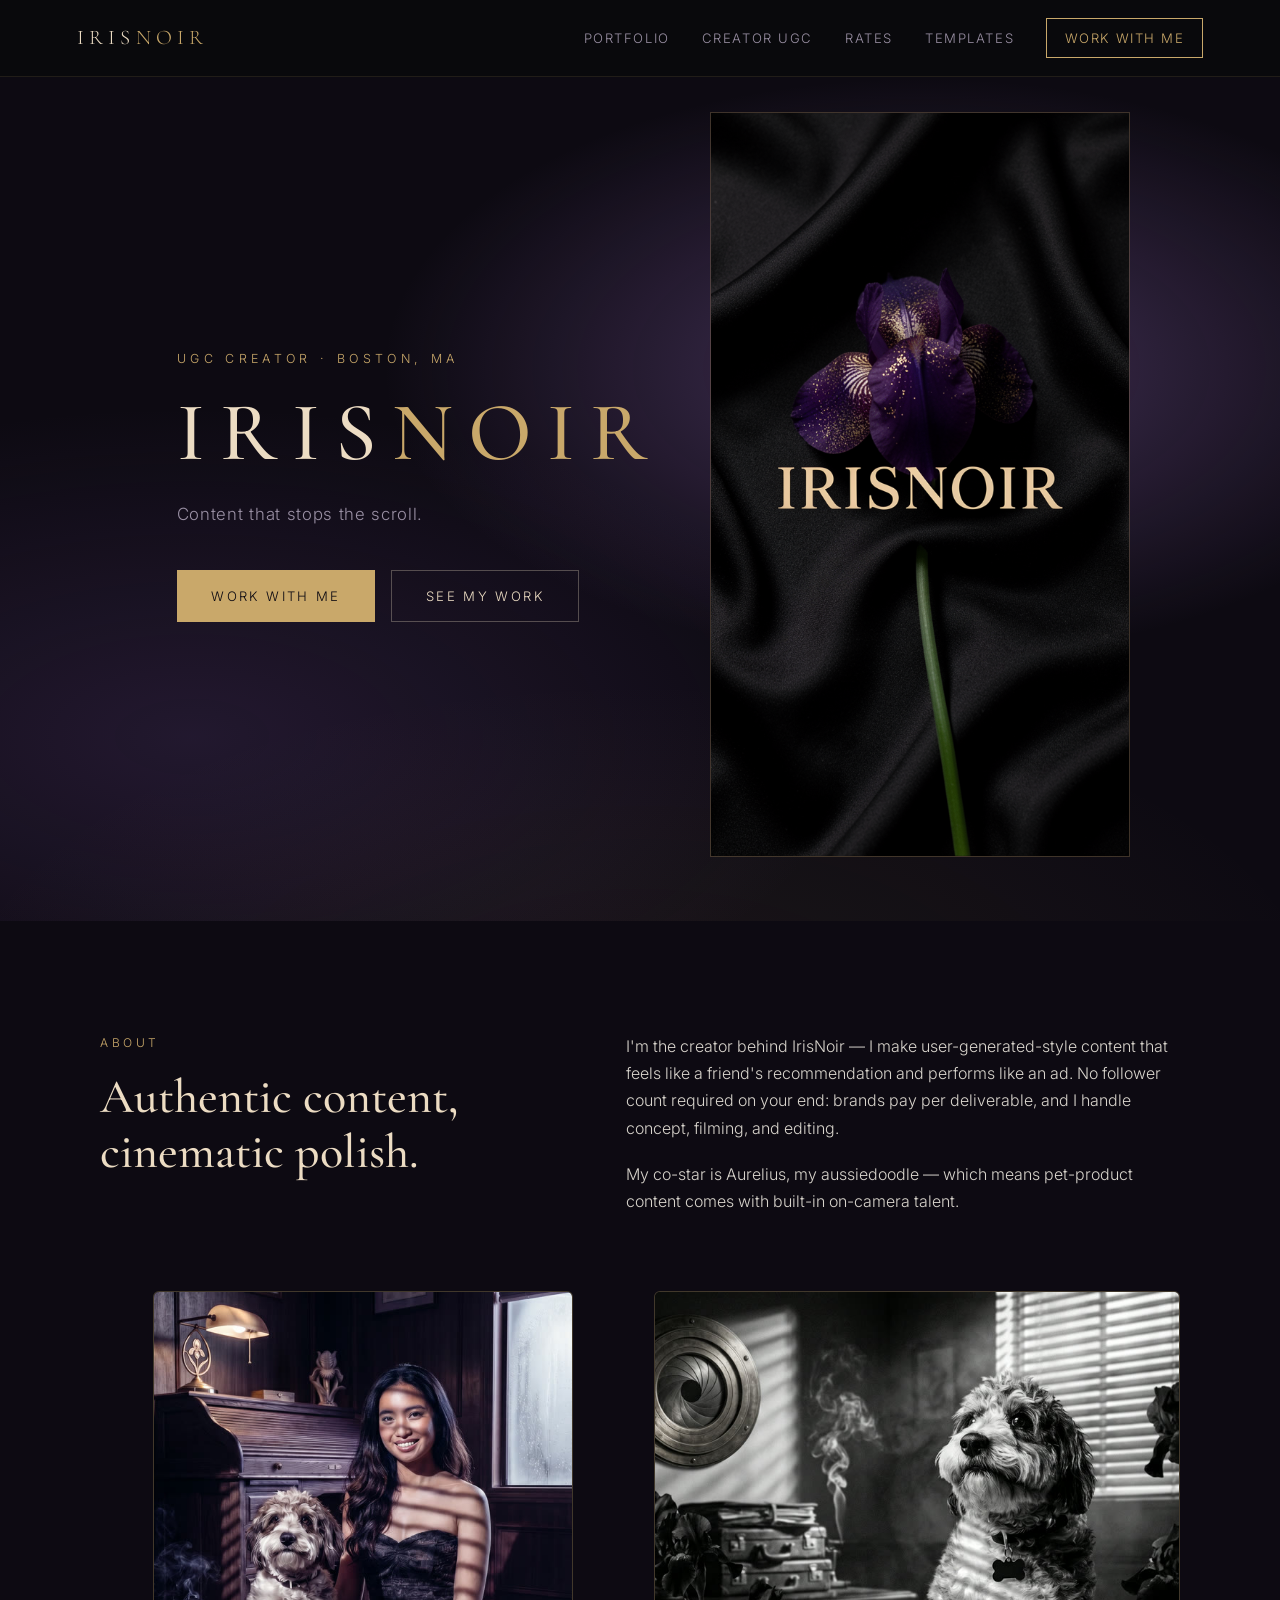
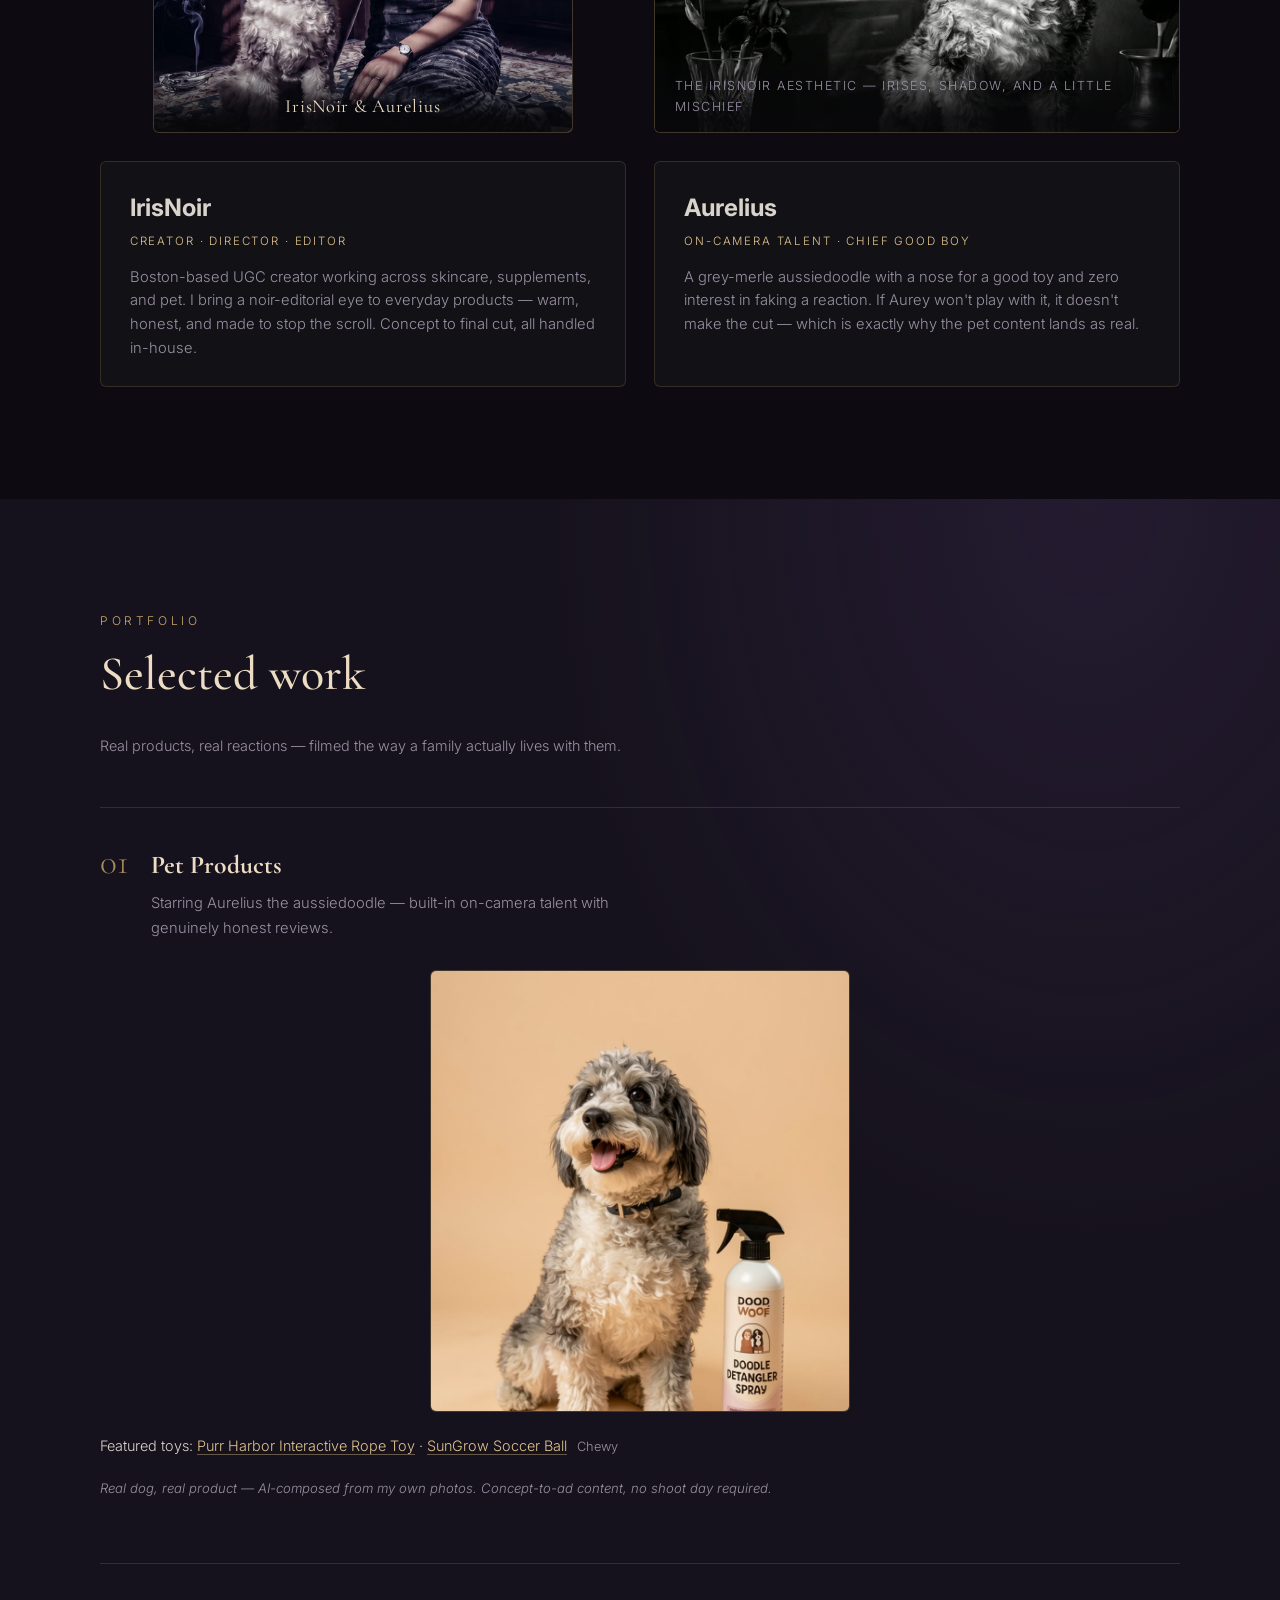
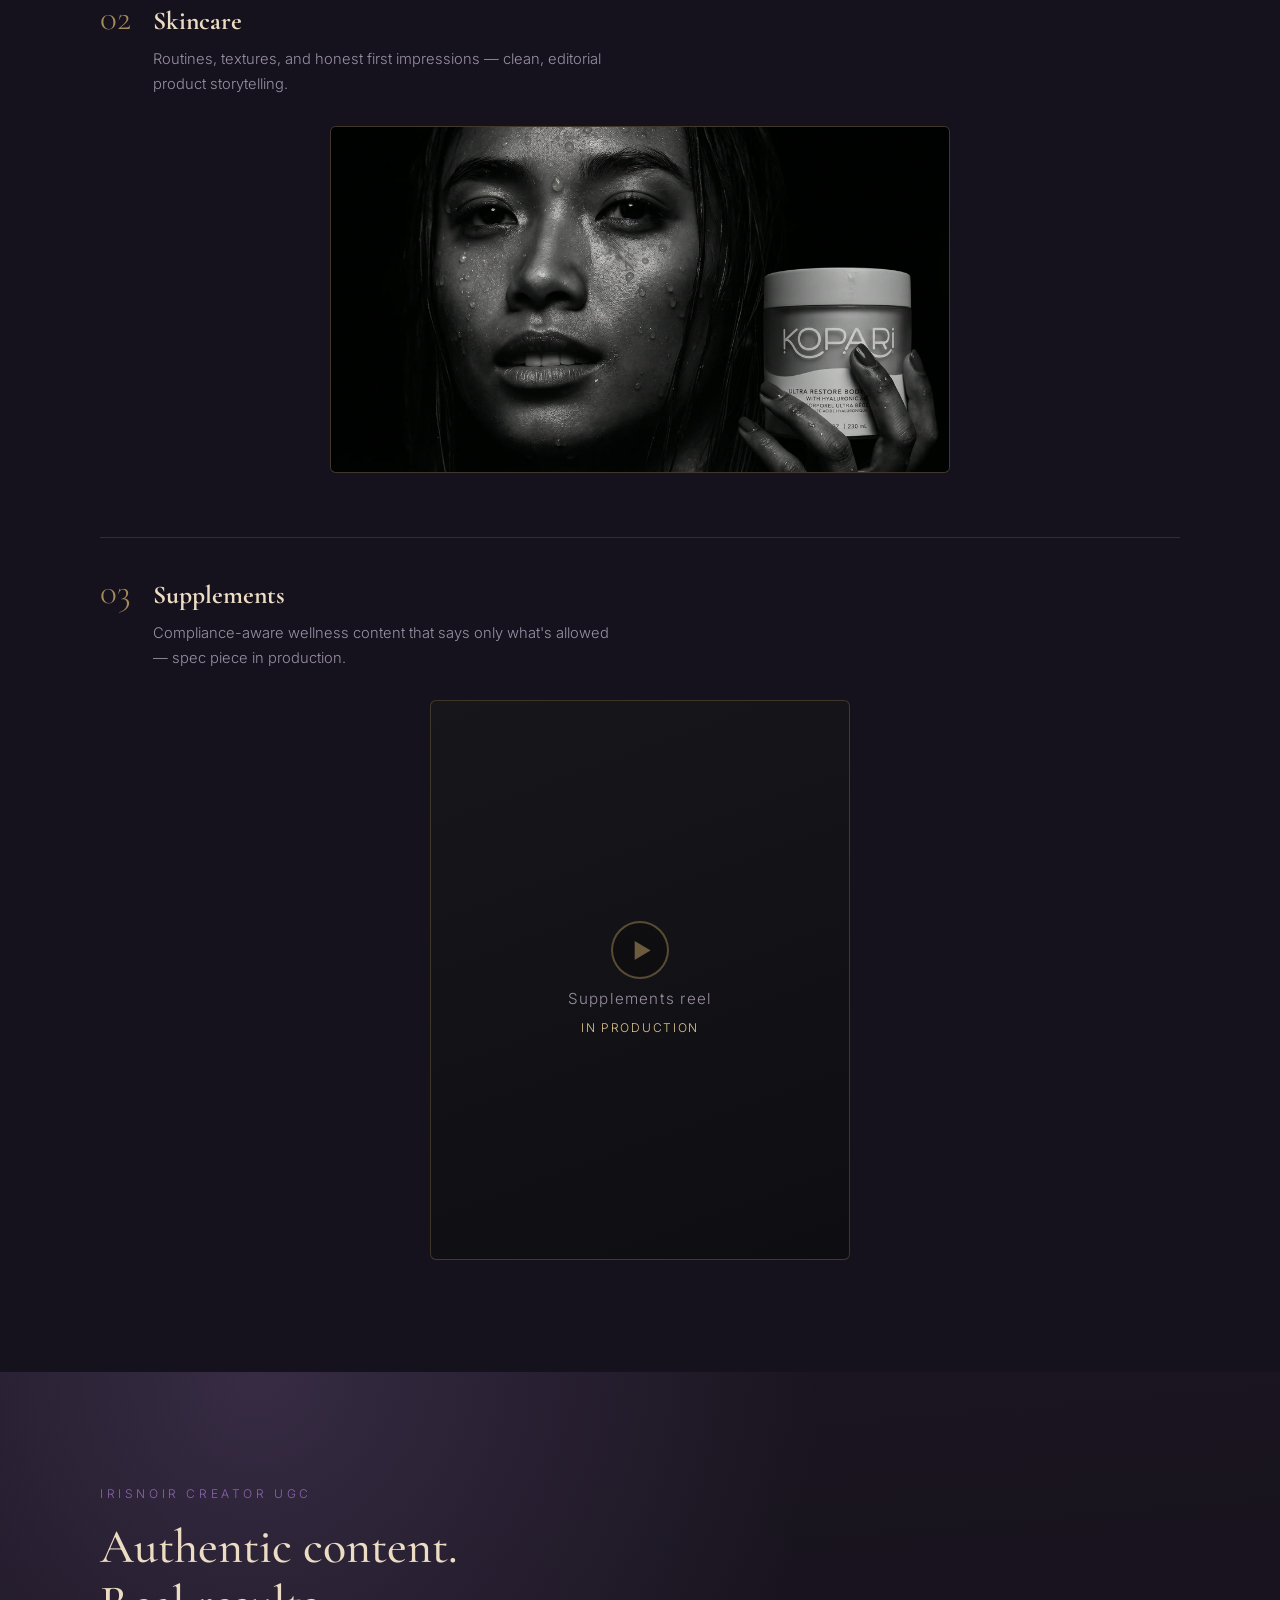
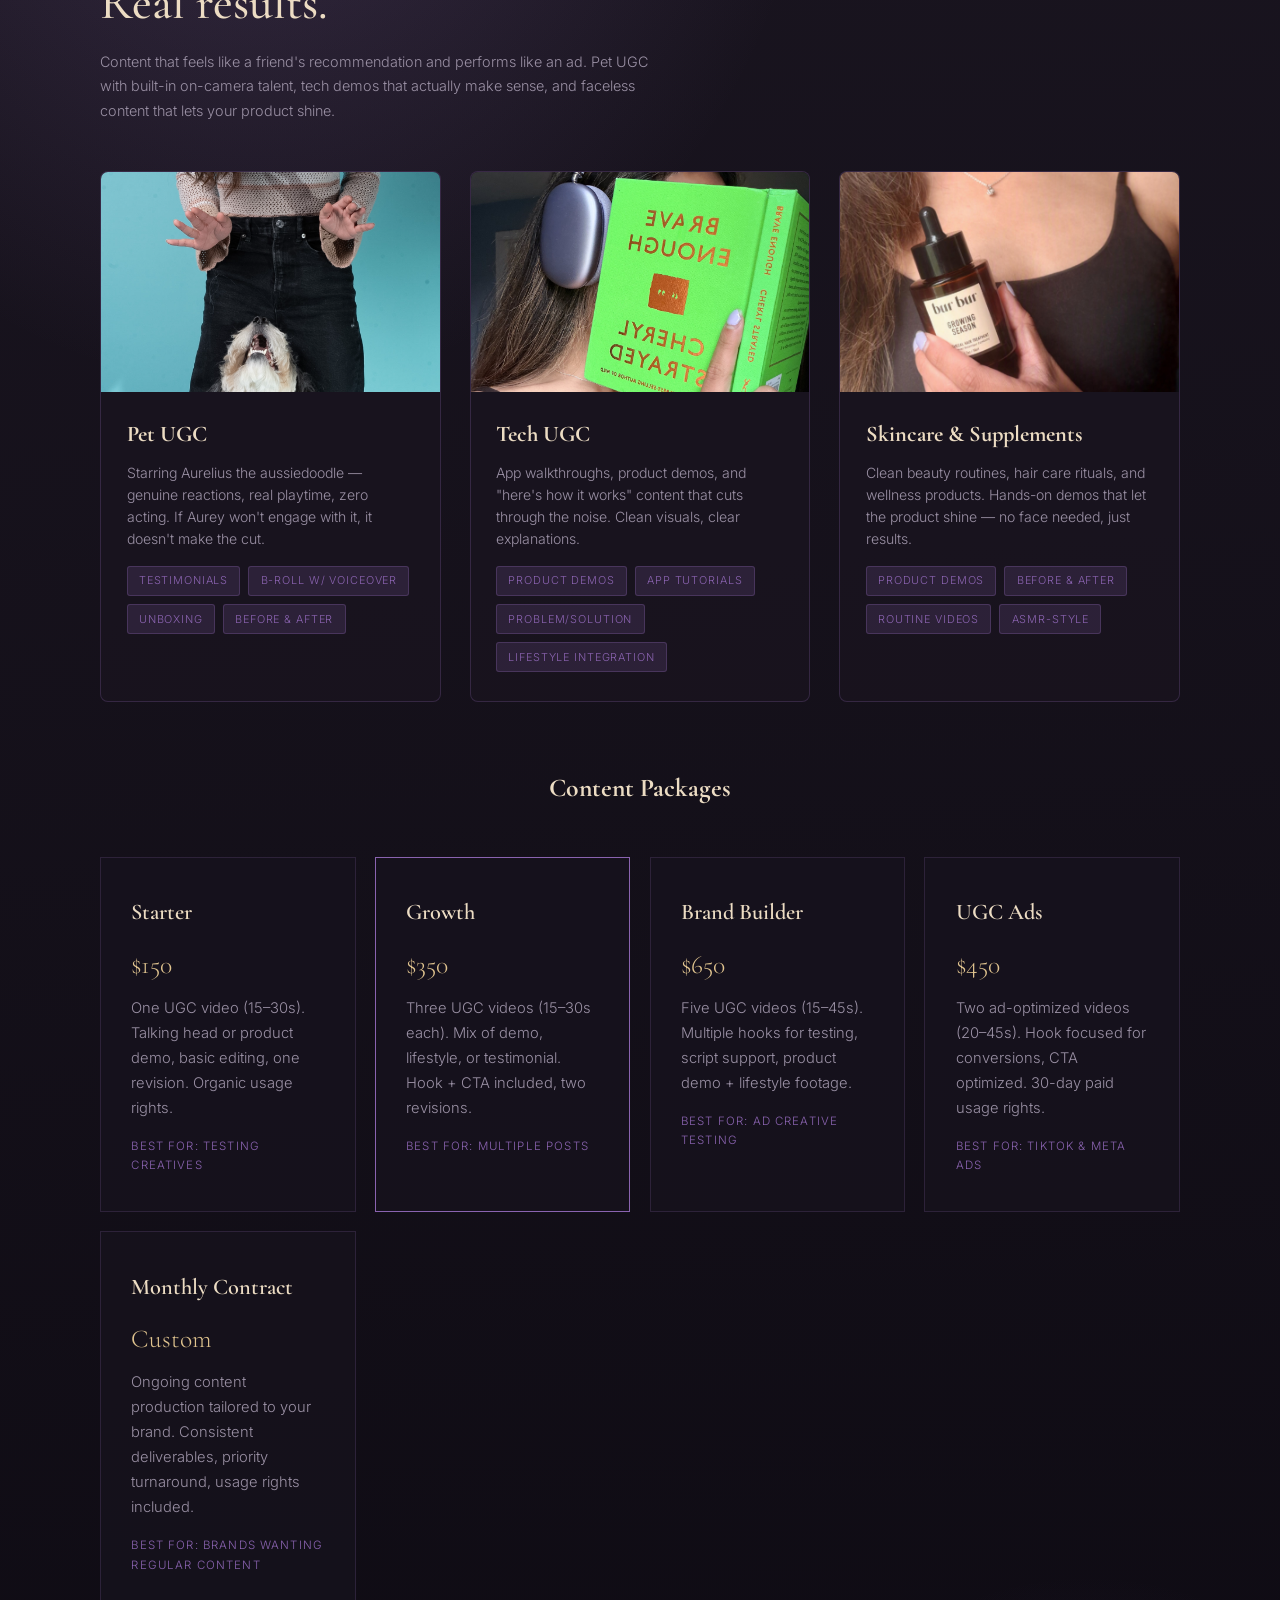
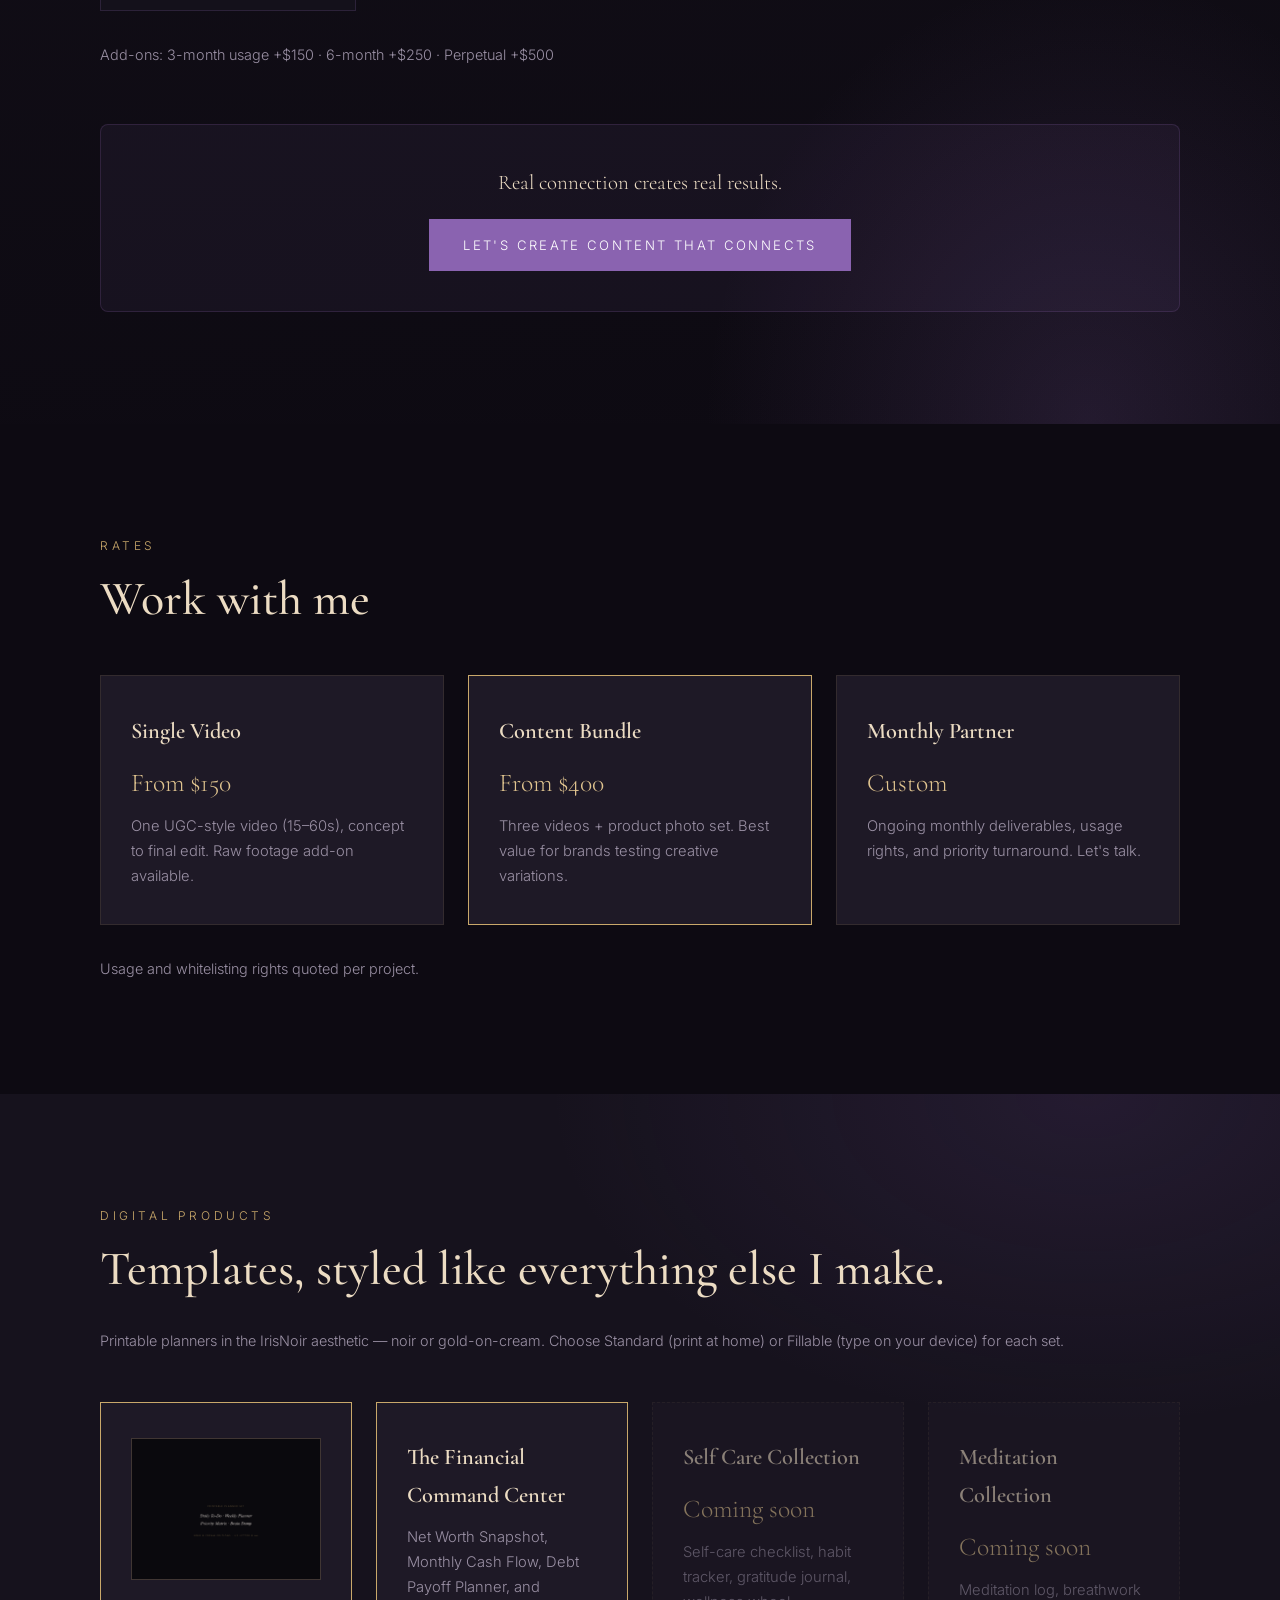
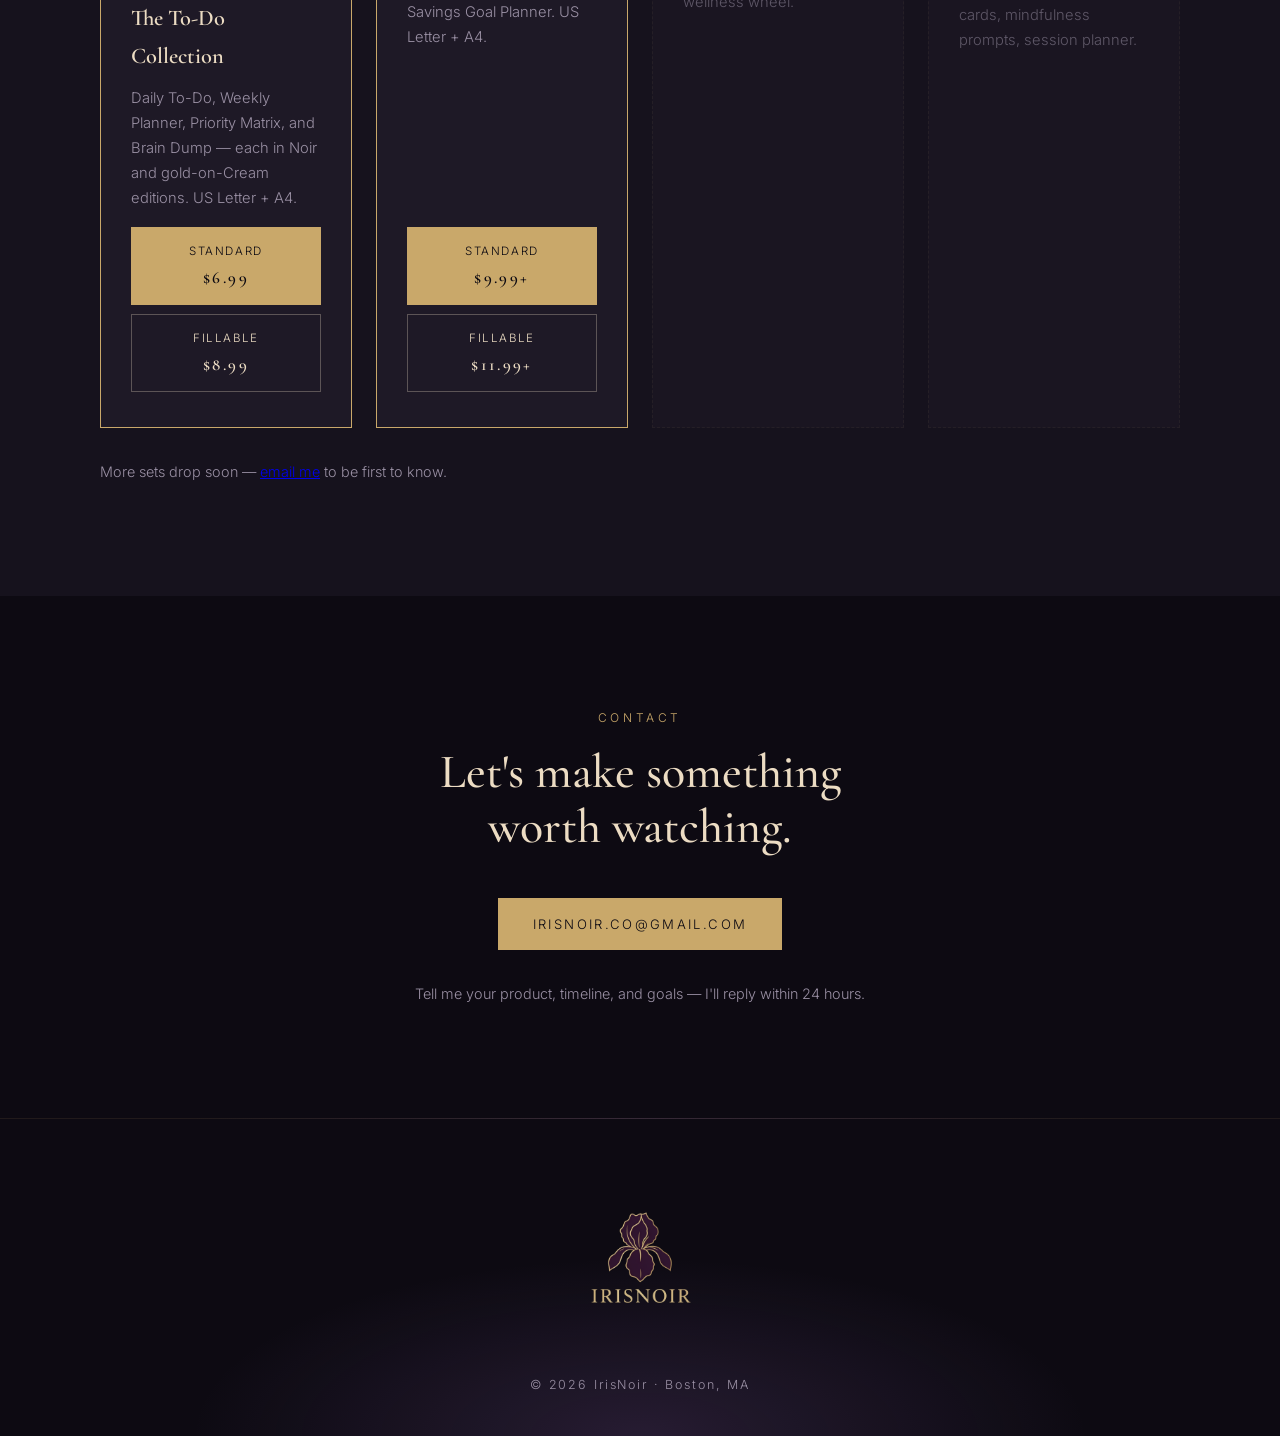
==== commit a7cb9f0c: "Add Monthly Contract package to UGC Creator section" ====
--- a/index.html
+++ b/index.html
@@ -233,6 +233,12 @@
           <p class="price">$450</p>
           <p>Two ad-optimized videos (20–45s). Hook focused for conversions, CTA optimized. 30-day paid usage rights.</p>
           <span class="ugc-best-for">Best for: TikTok & Meta ads</span>
+        </div>
+        <div class="card ugc-card">
+          <h3>Monthly Contract</h3>
+          <p class="price">Custom</p>
+          <p>Ongoing content production tailored to your brand. Consistent deliverables, priority turnaround, usage rights included.</p>
+          <span class="ugc-best-for">Best for: brands wanting regular content</span>
         </div>
       </div>
       <p class="section-note">Add-ons: 3-month usage +$150 · 6-month +$250 · Perpetual +$500</p>
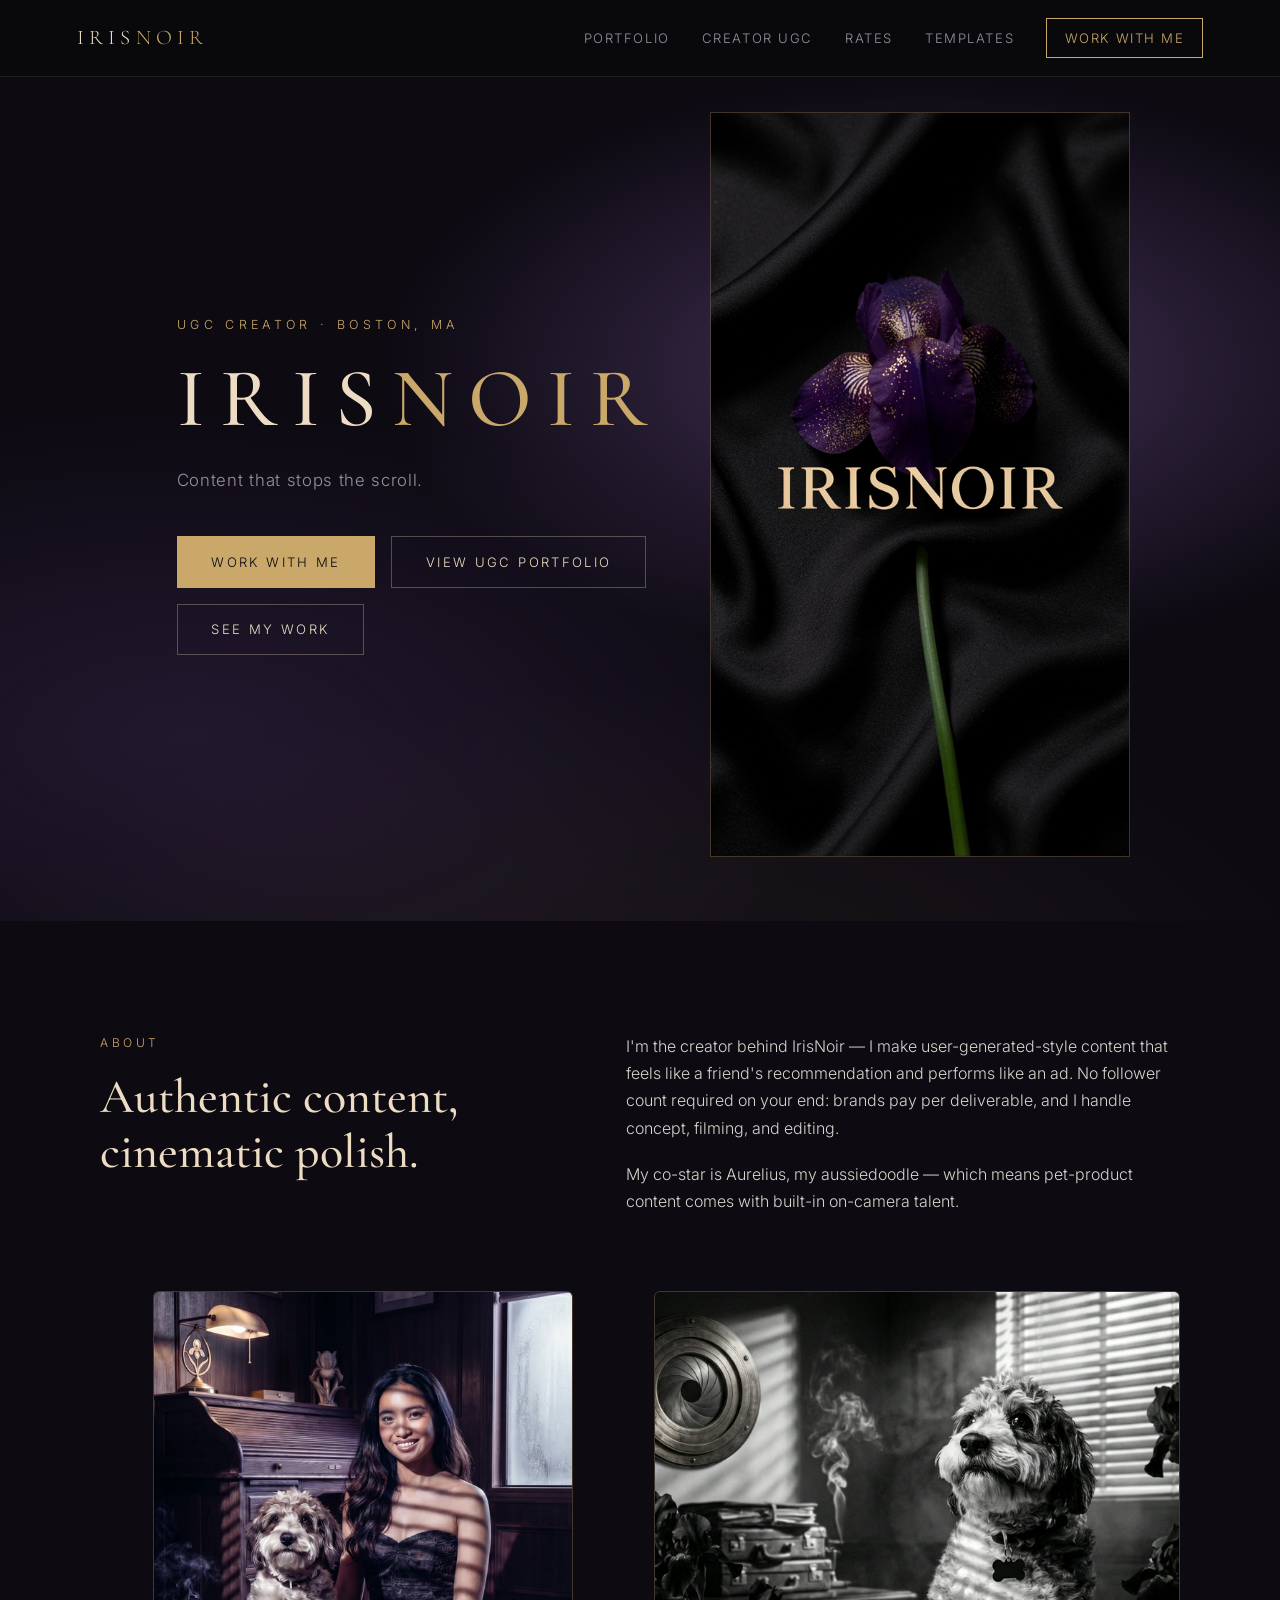
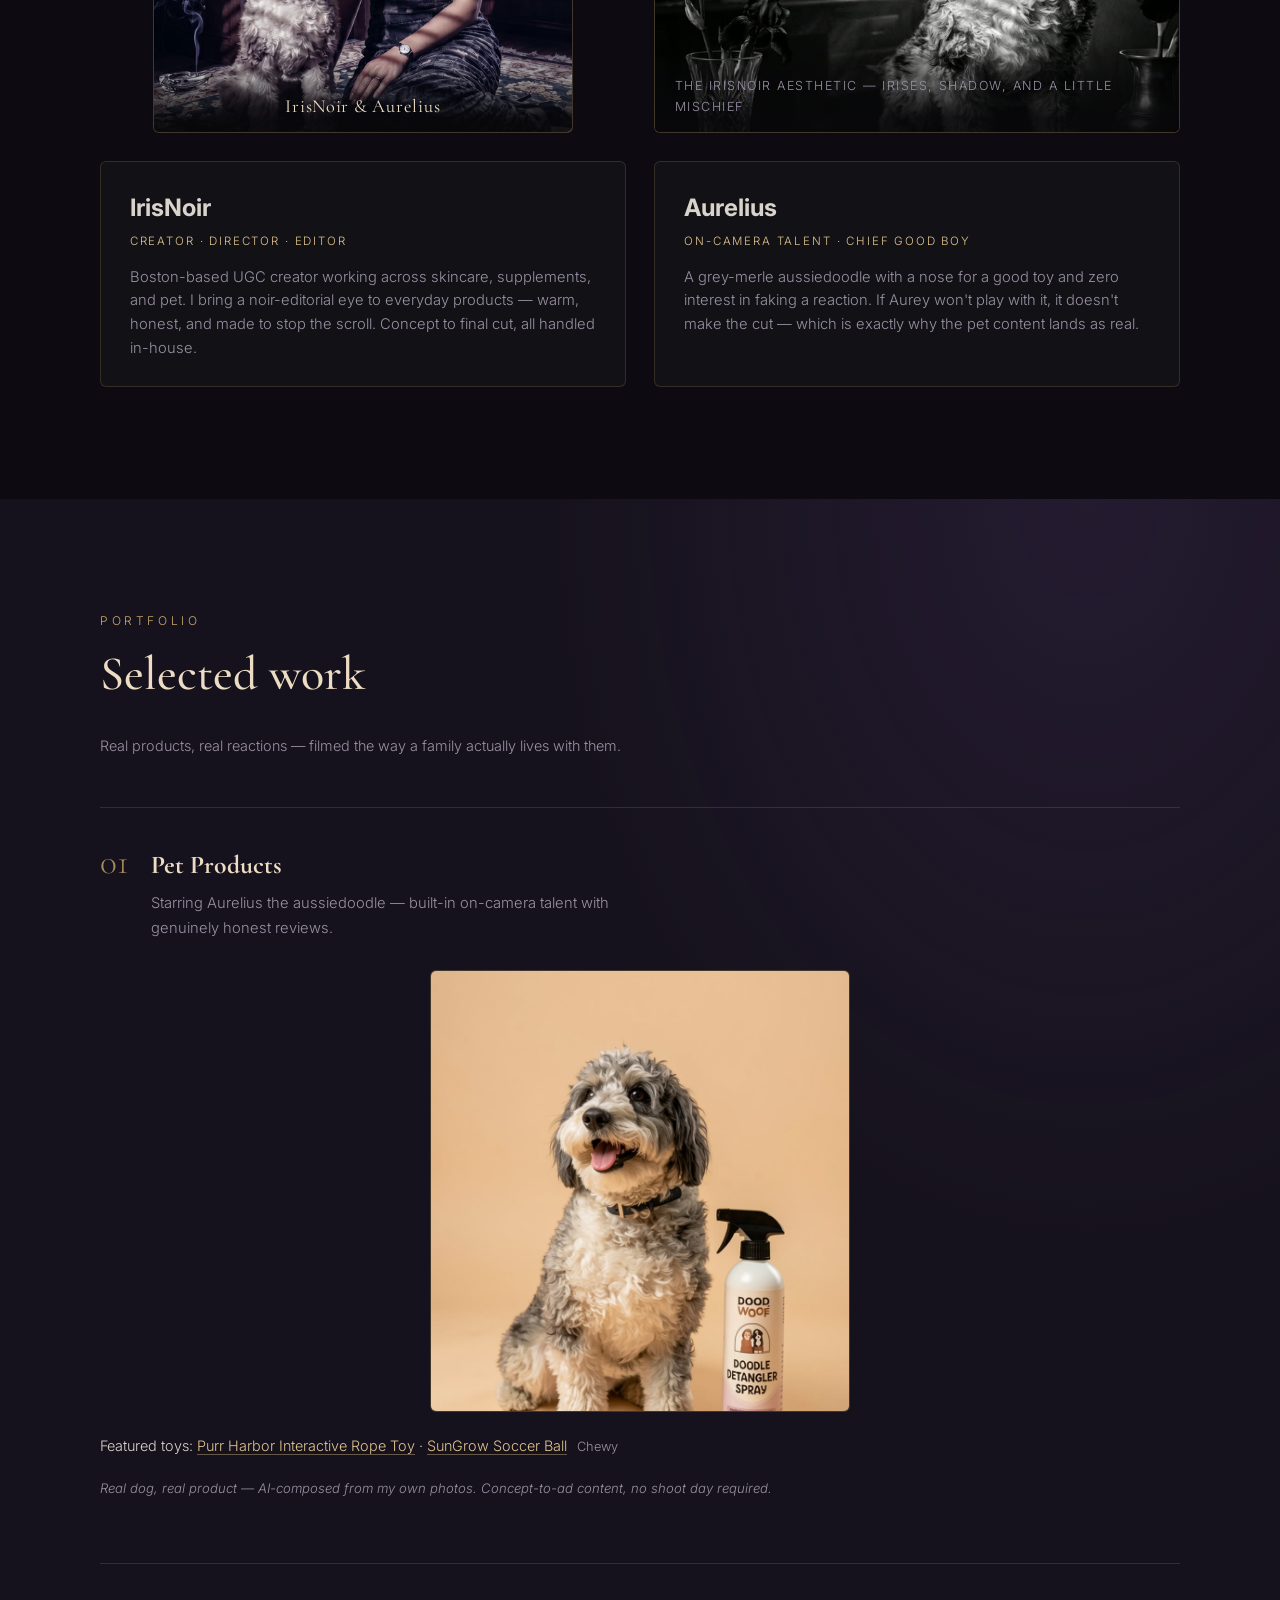
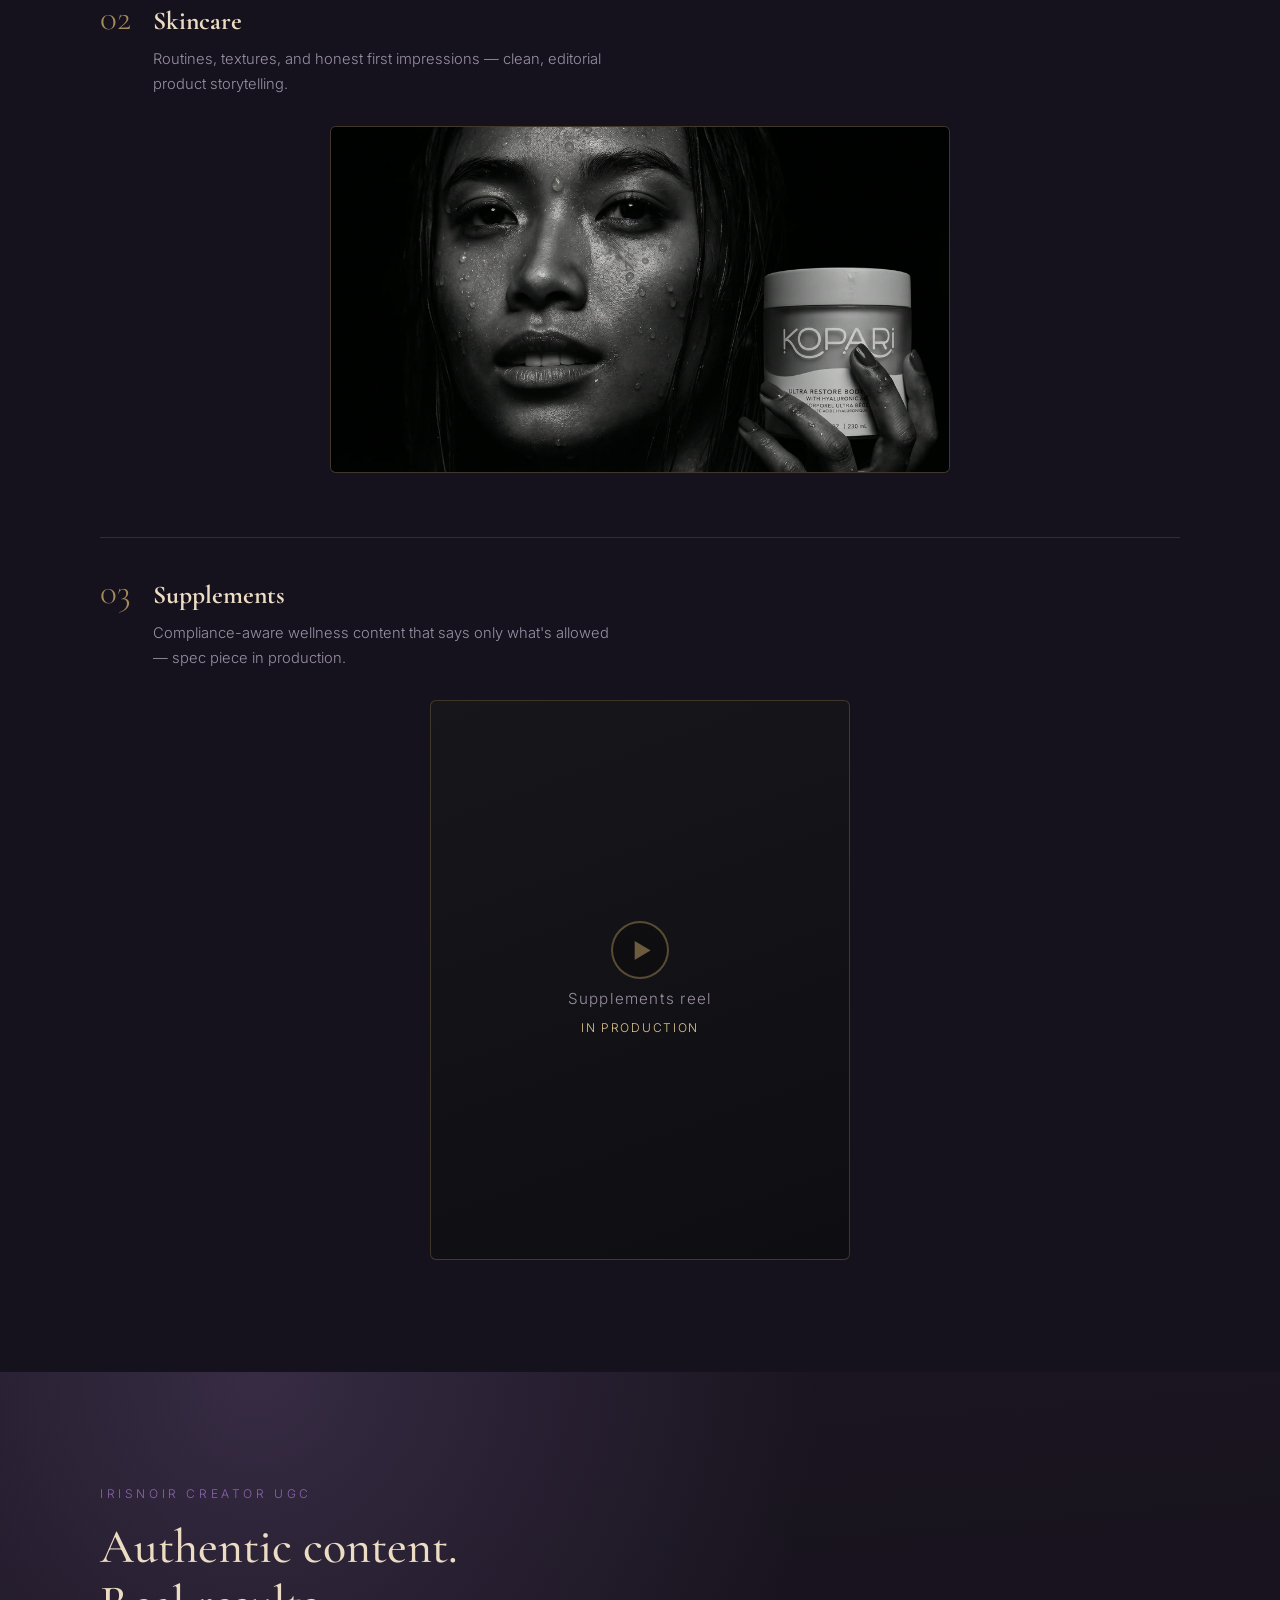
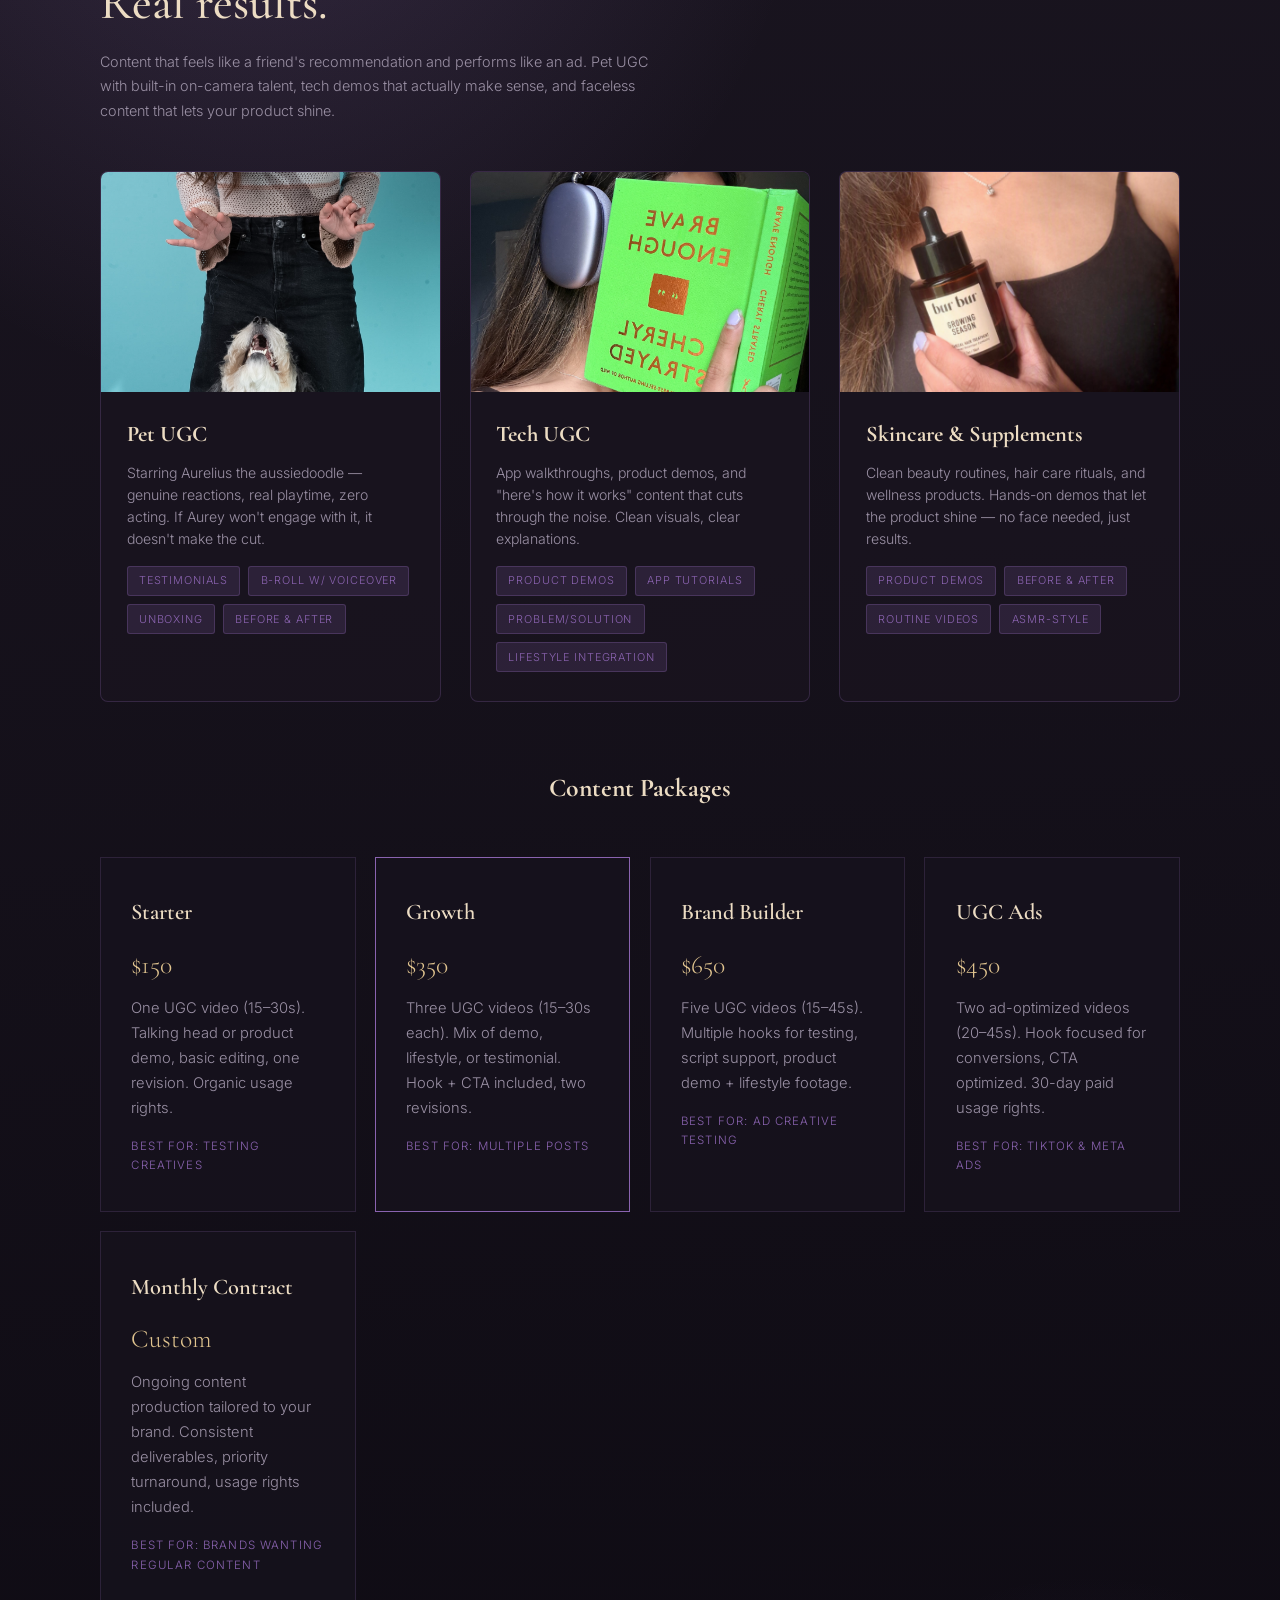
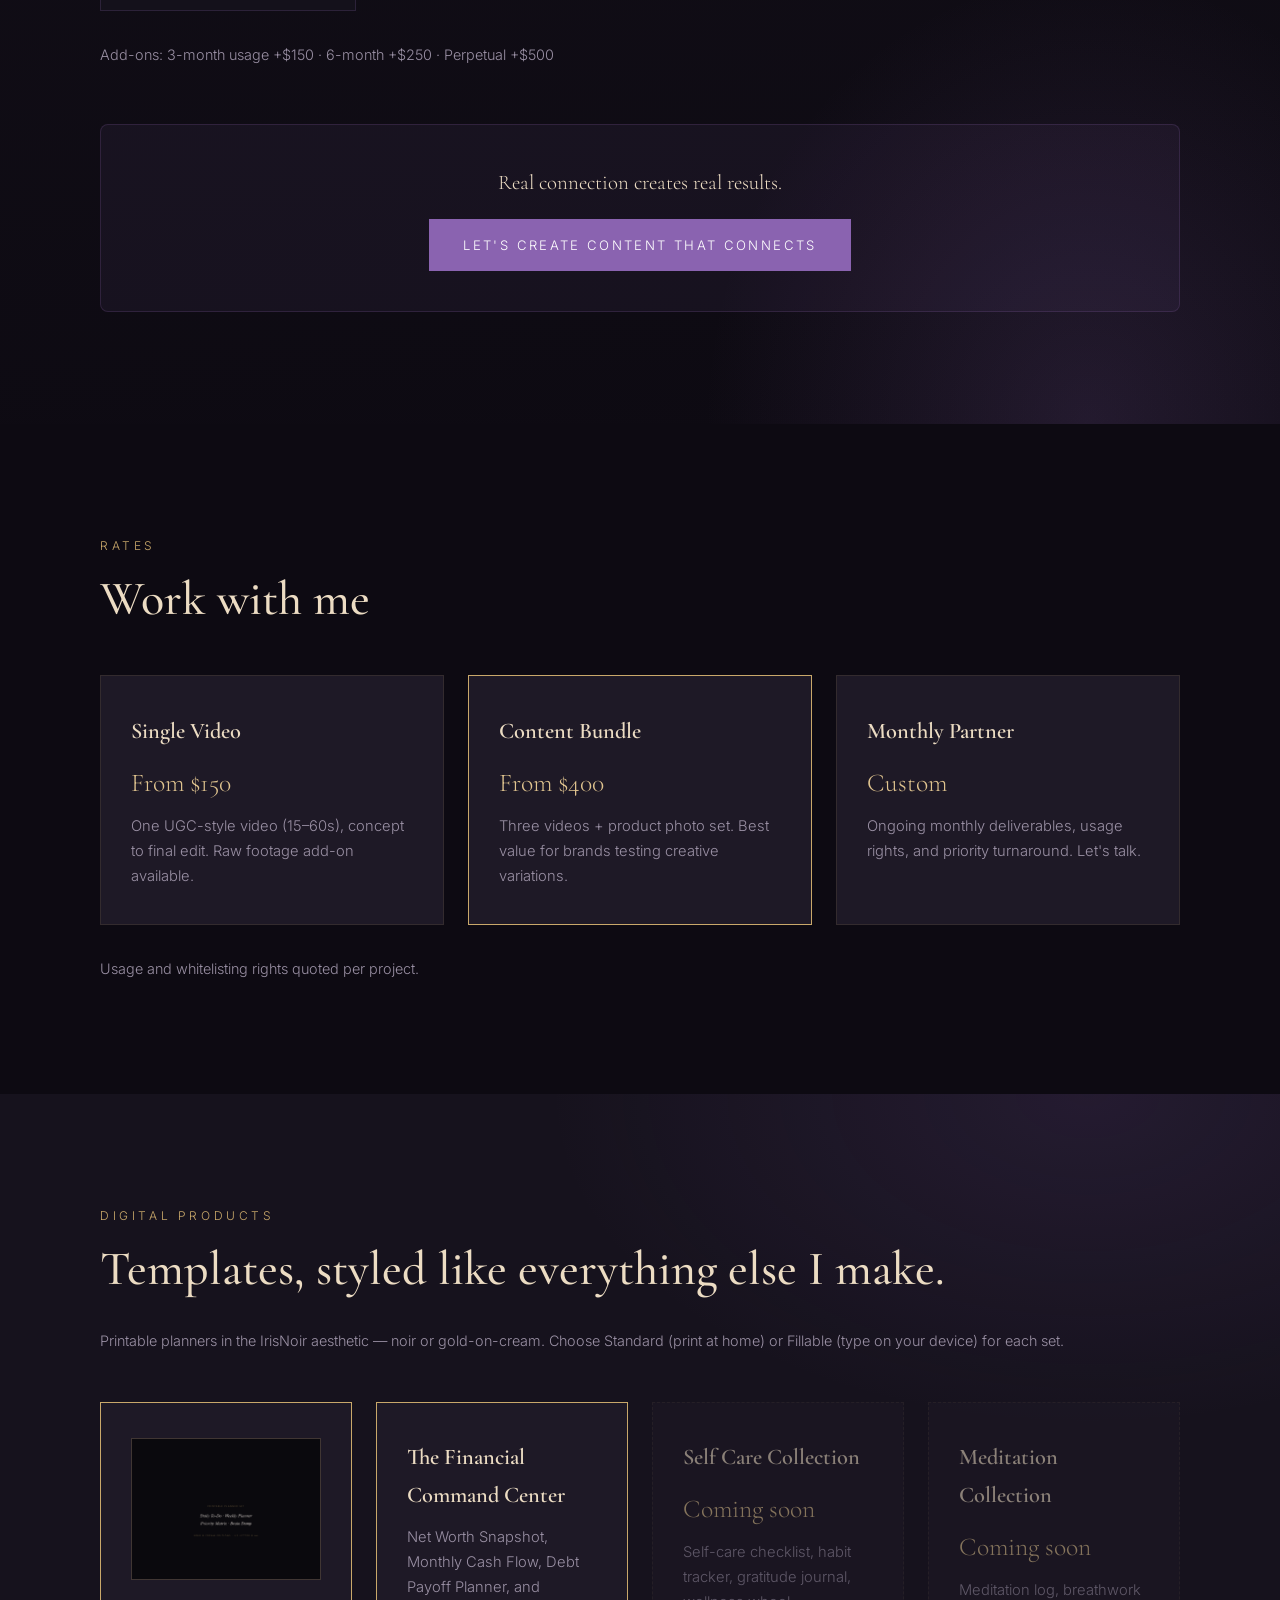
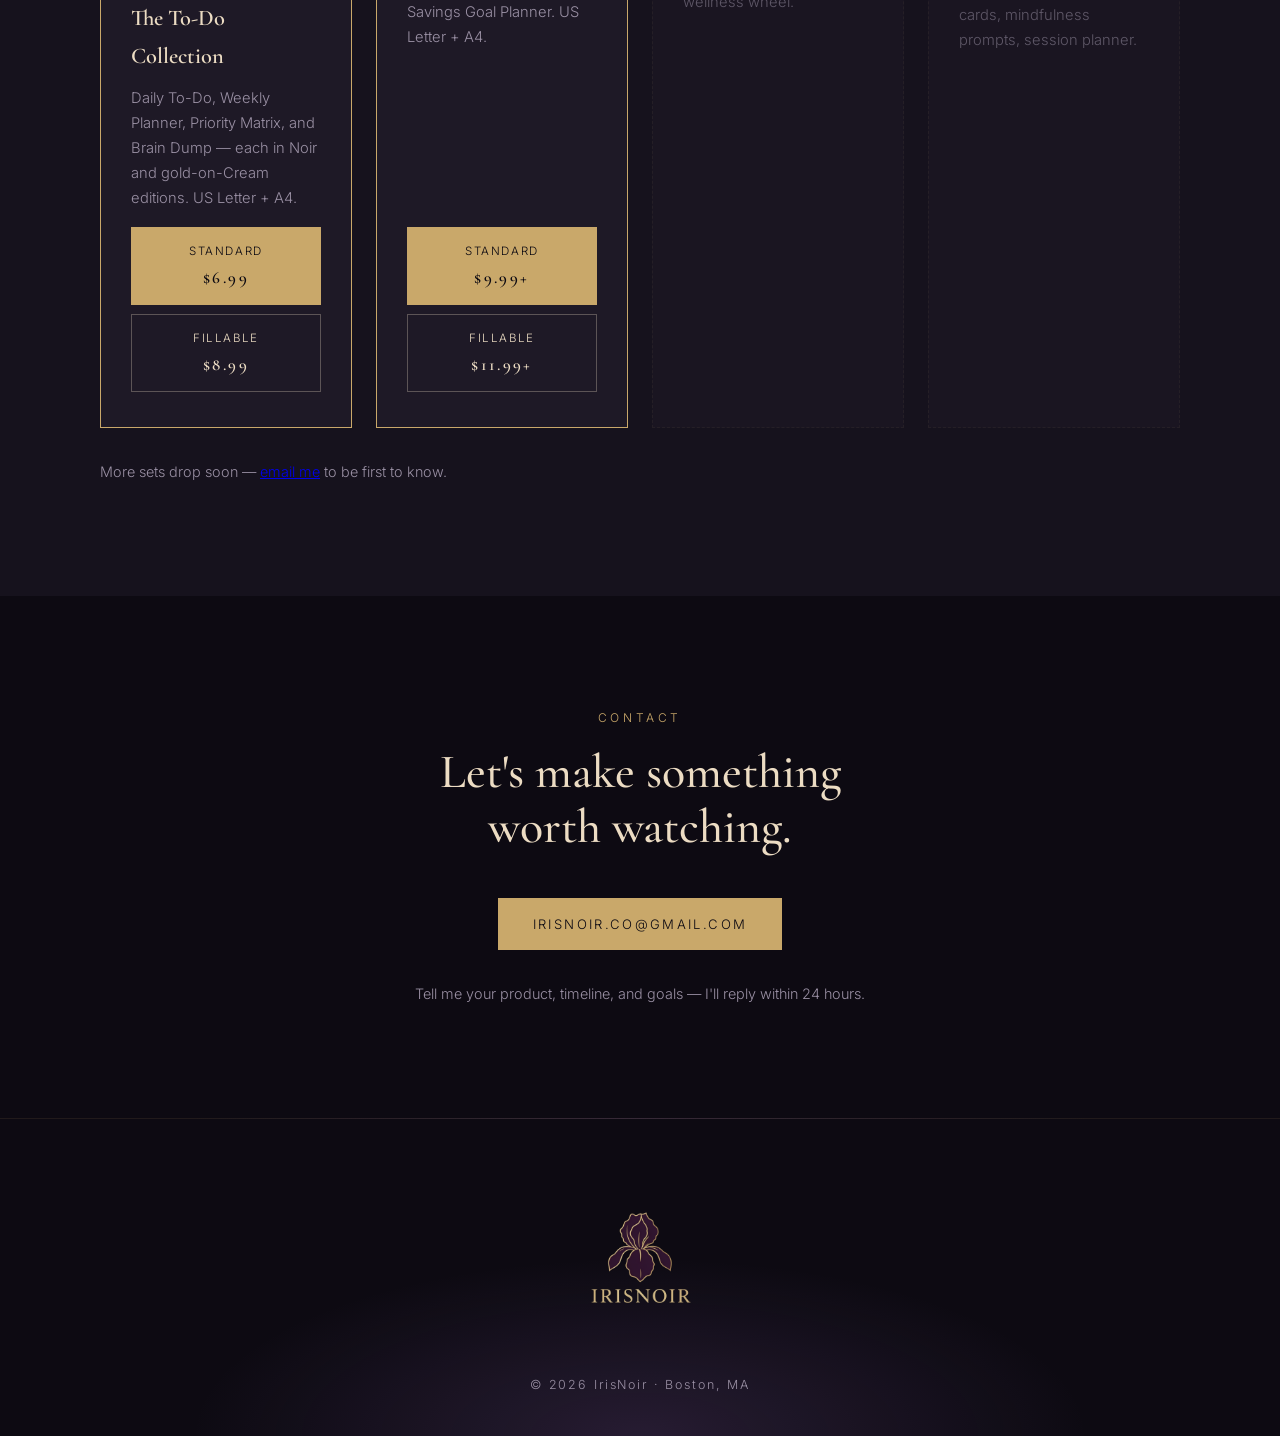
==== commit 83d9581a: "Add UGC portfolio page + hero link" ====
--- a/index.html
+++ b/index.html
@@ -31,6 +31,7 @@
       <p class="hero-tag">Content that stops the scroll.</p>
       <div class="hero-actions">
         <a href="#contact" class="btn btn-gold">Work With Me</a>
+        <a href="ugc-portfolio.html" class="btn btn-ghost">View UGC Portfolio</a>
         <a href="#portfolio" class="btn btn-ghost">See My Work</a>
       </div>
     </div>
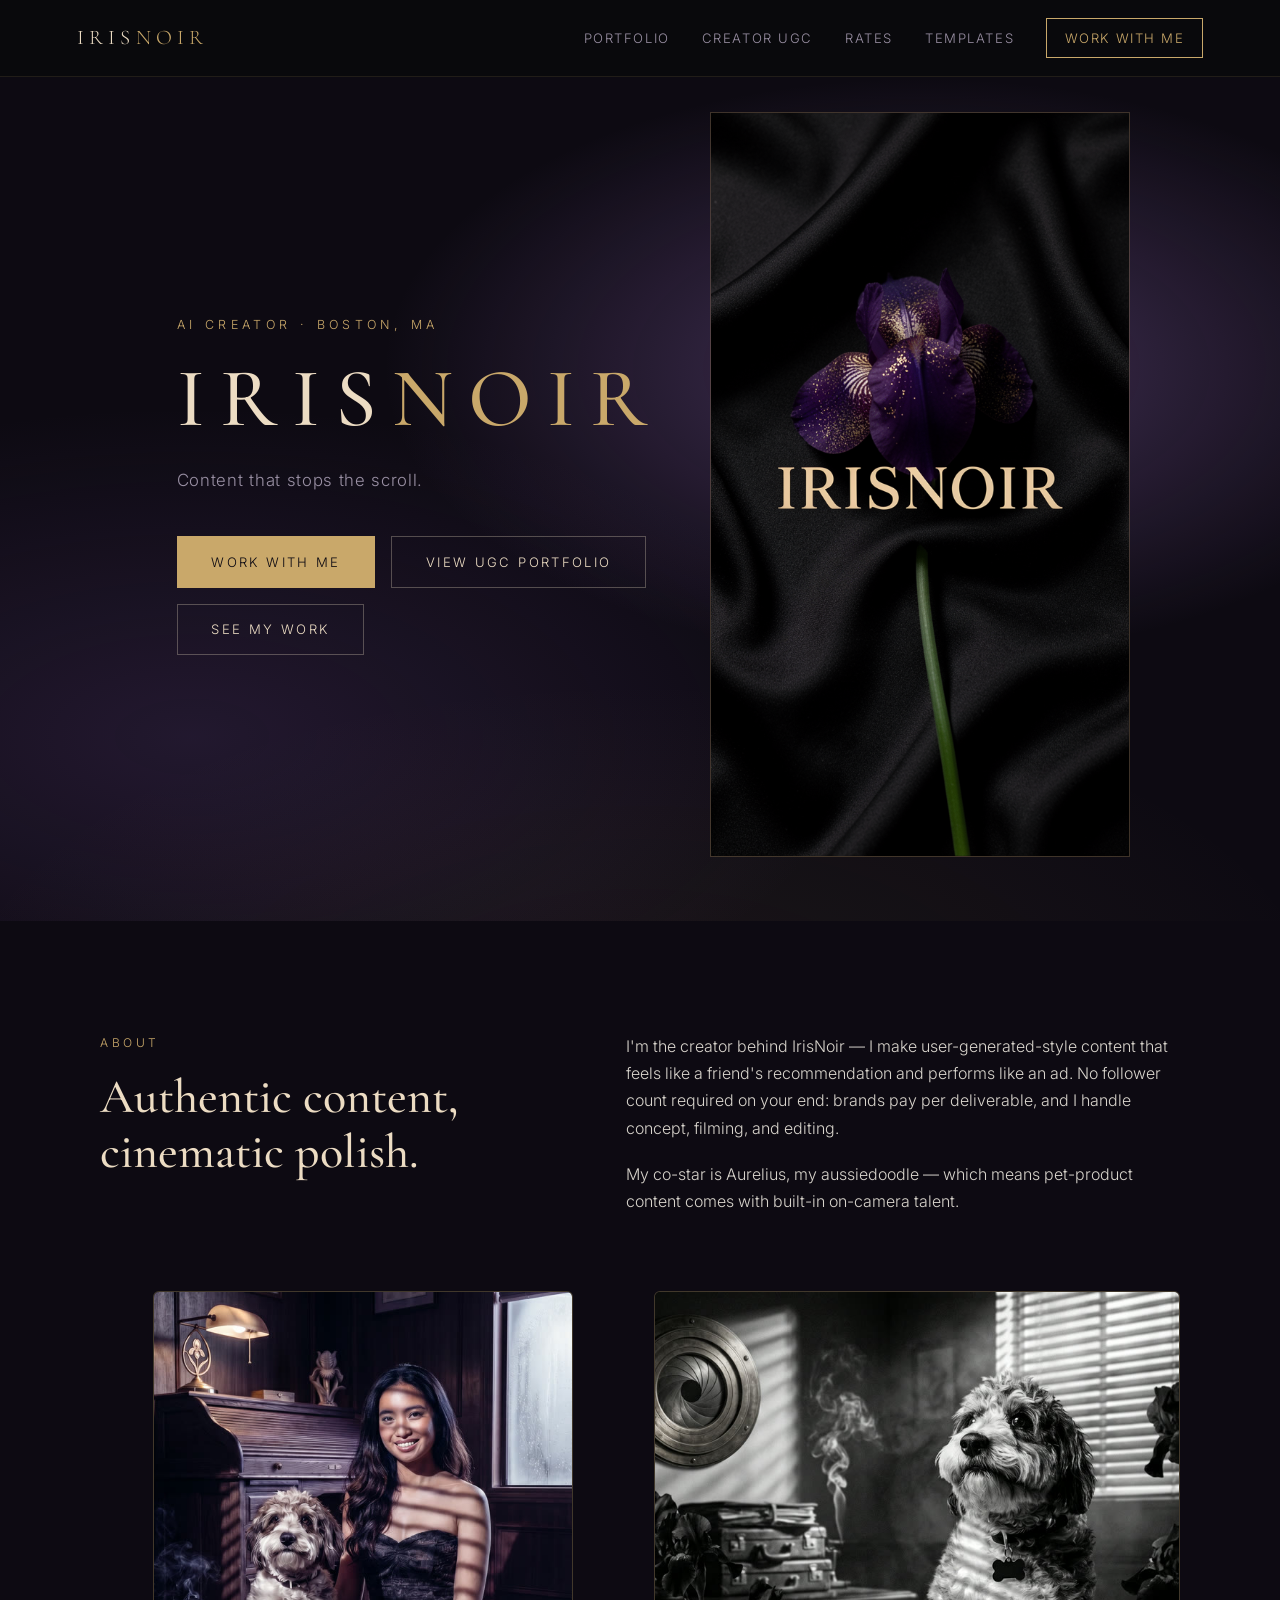
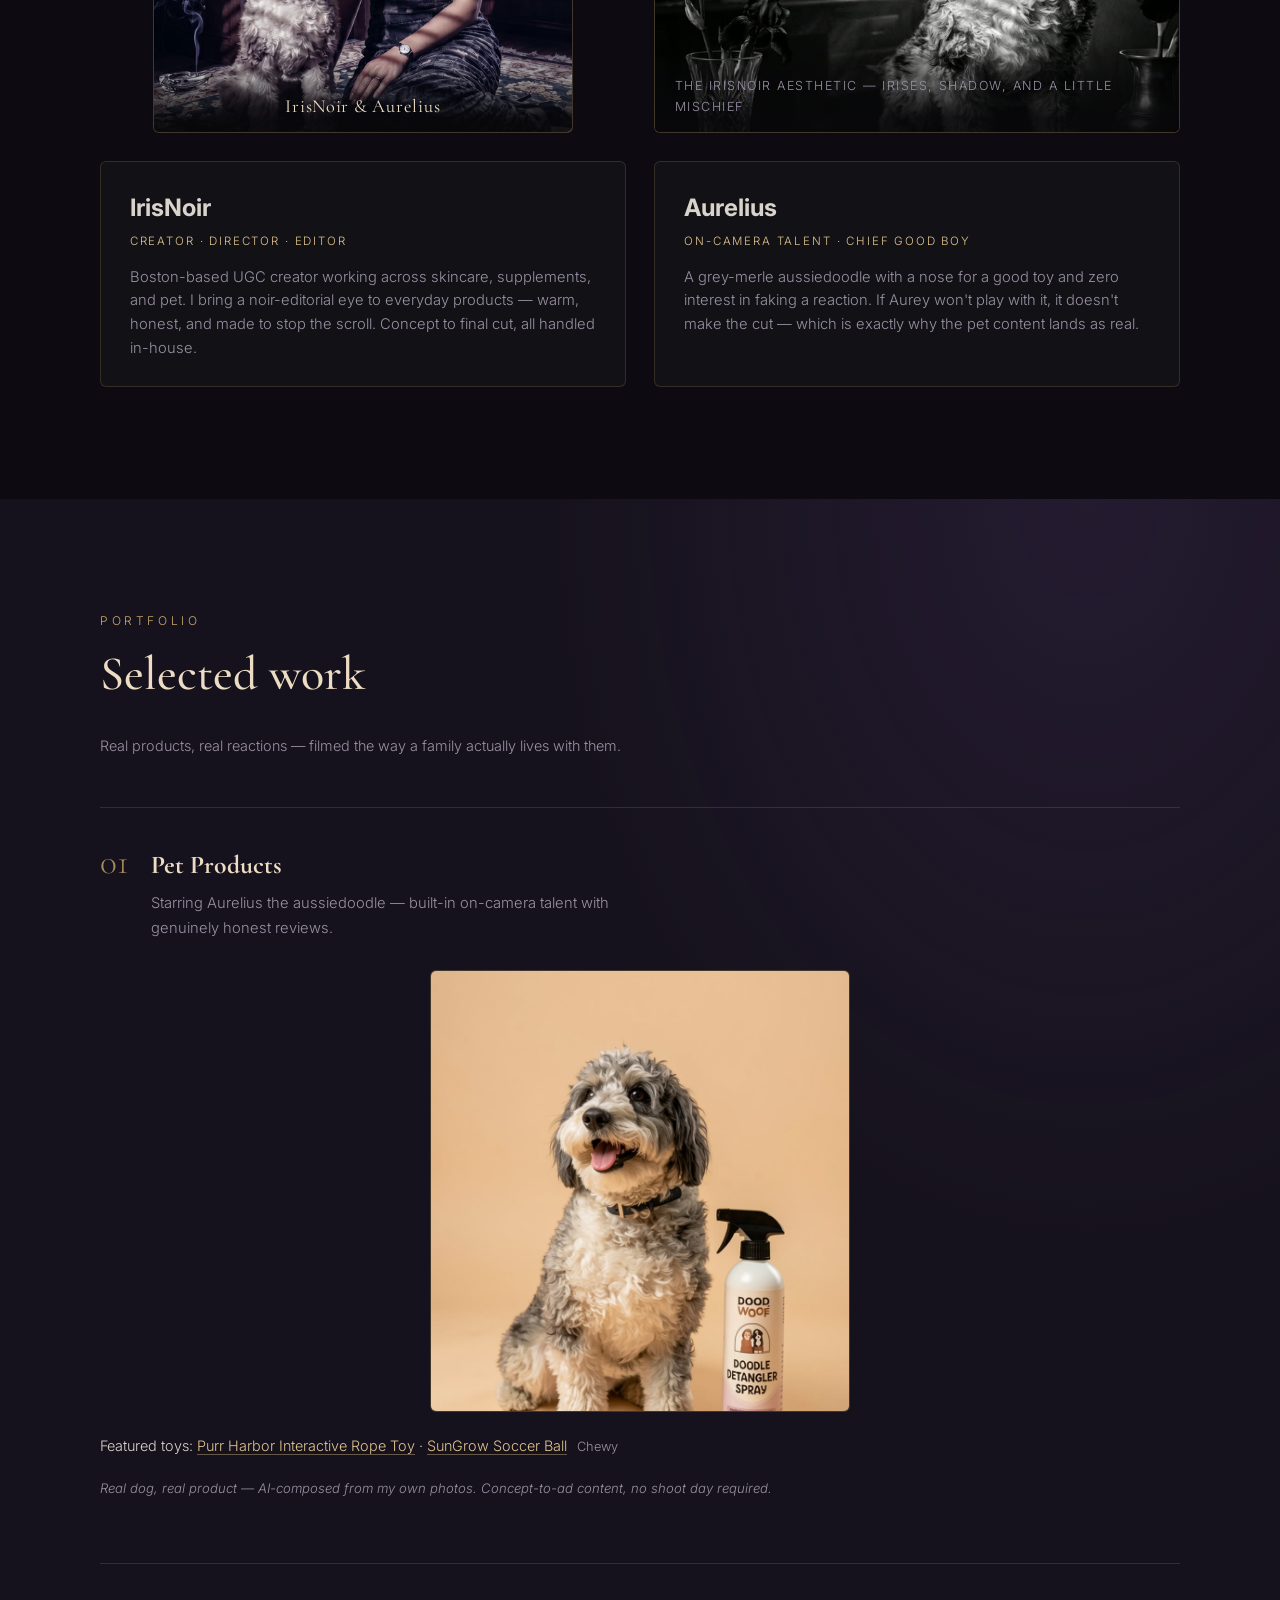
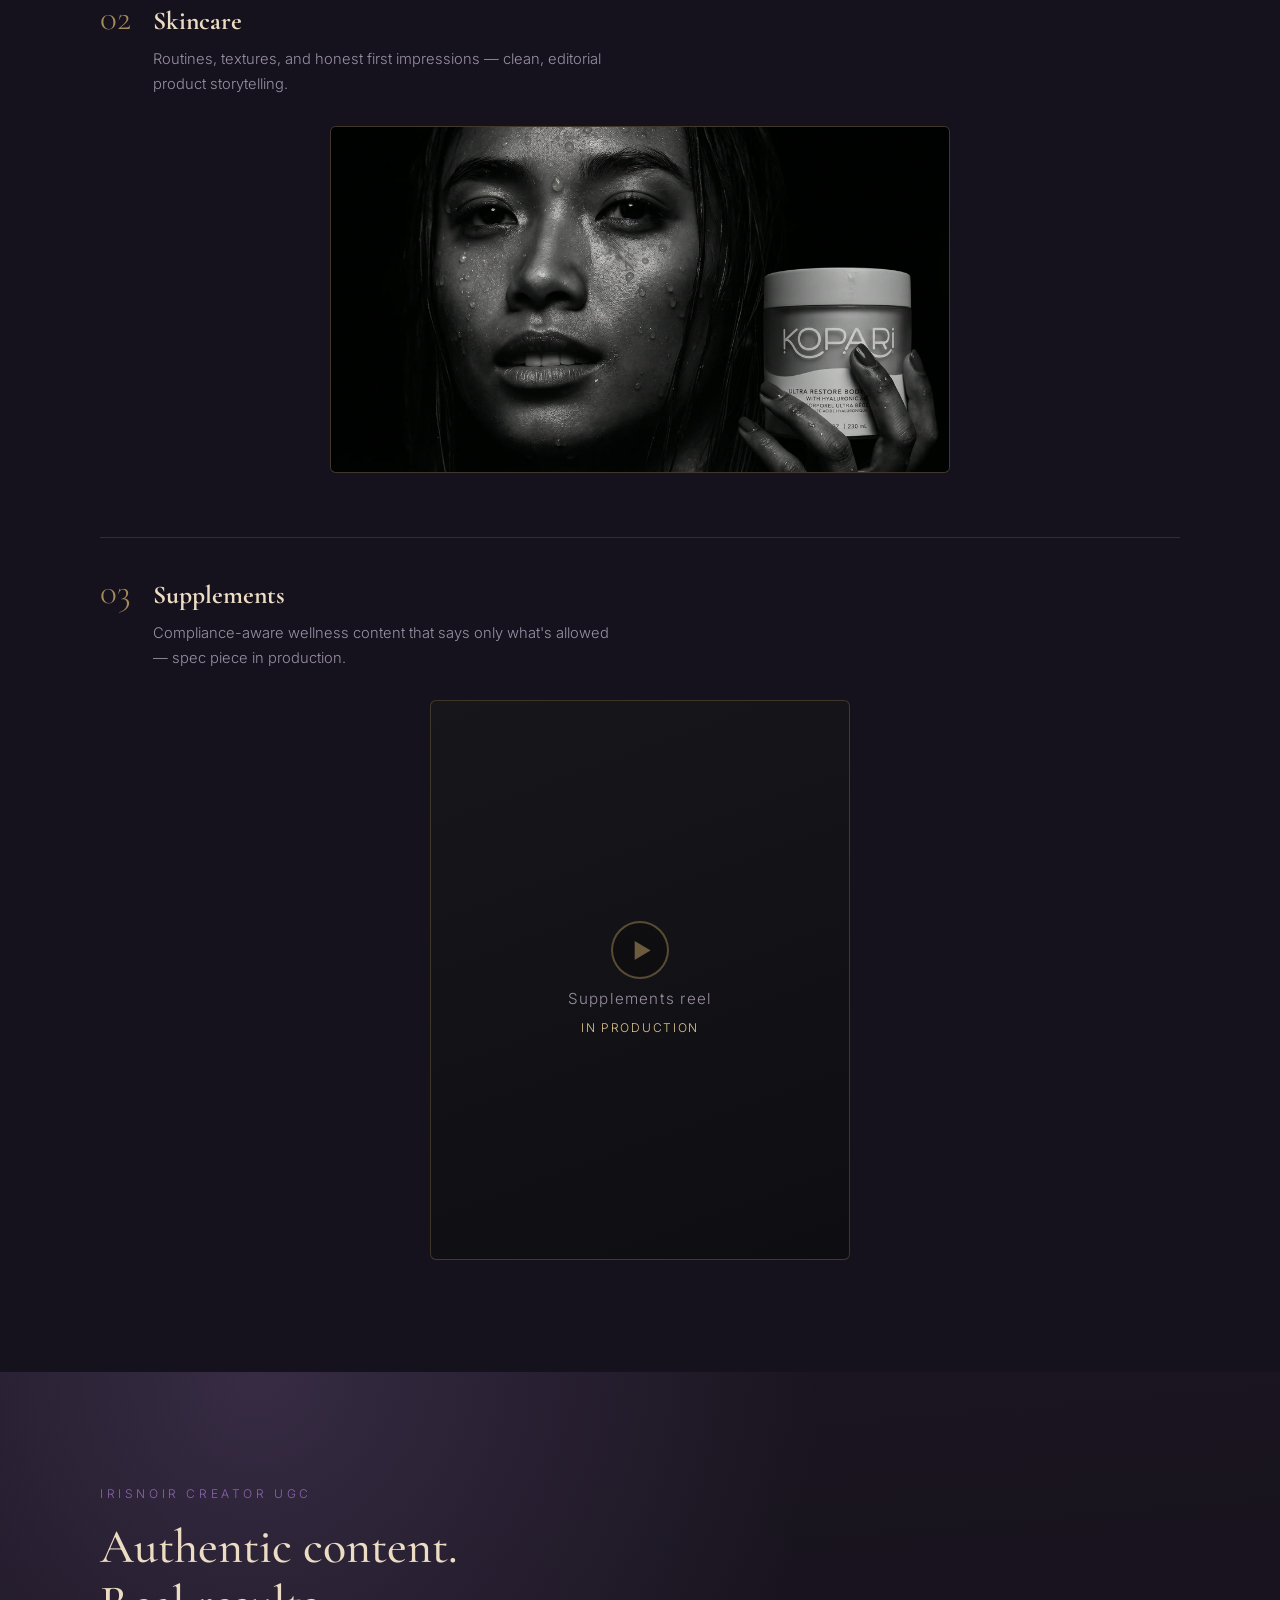
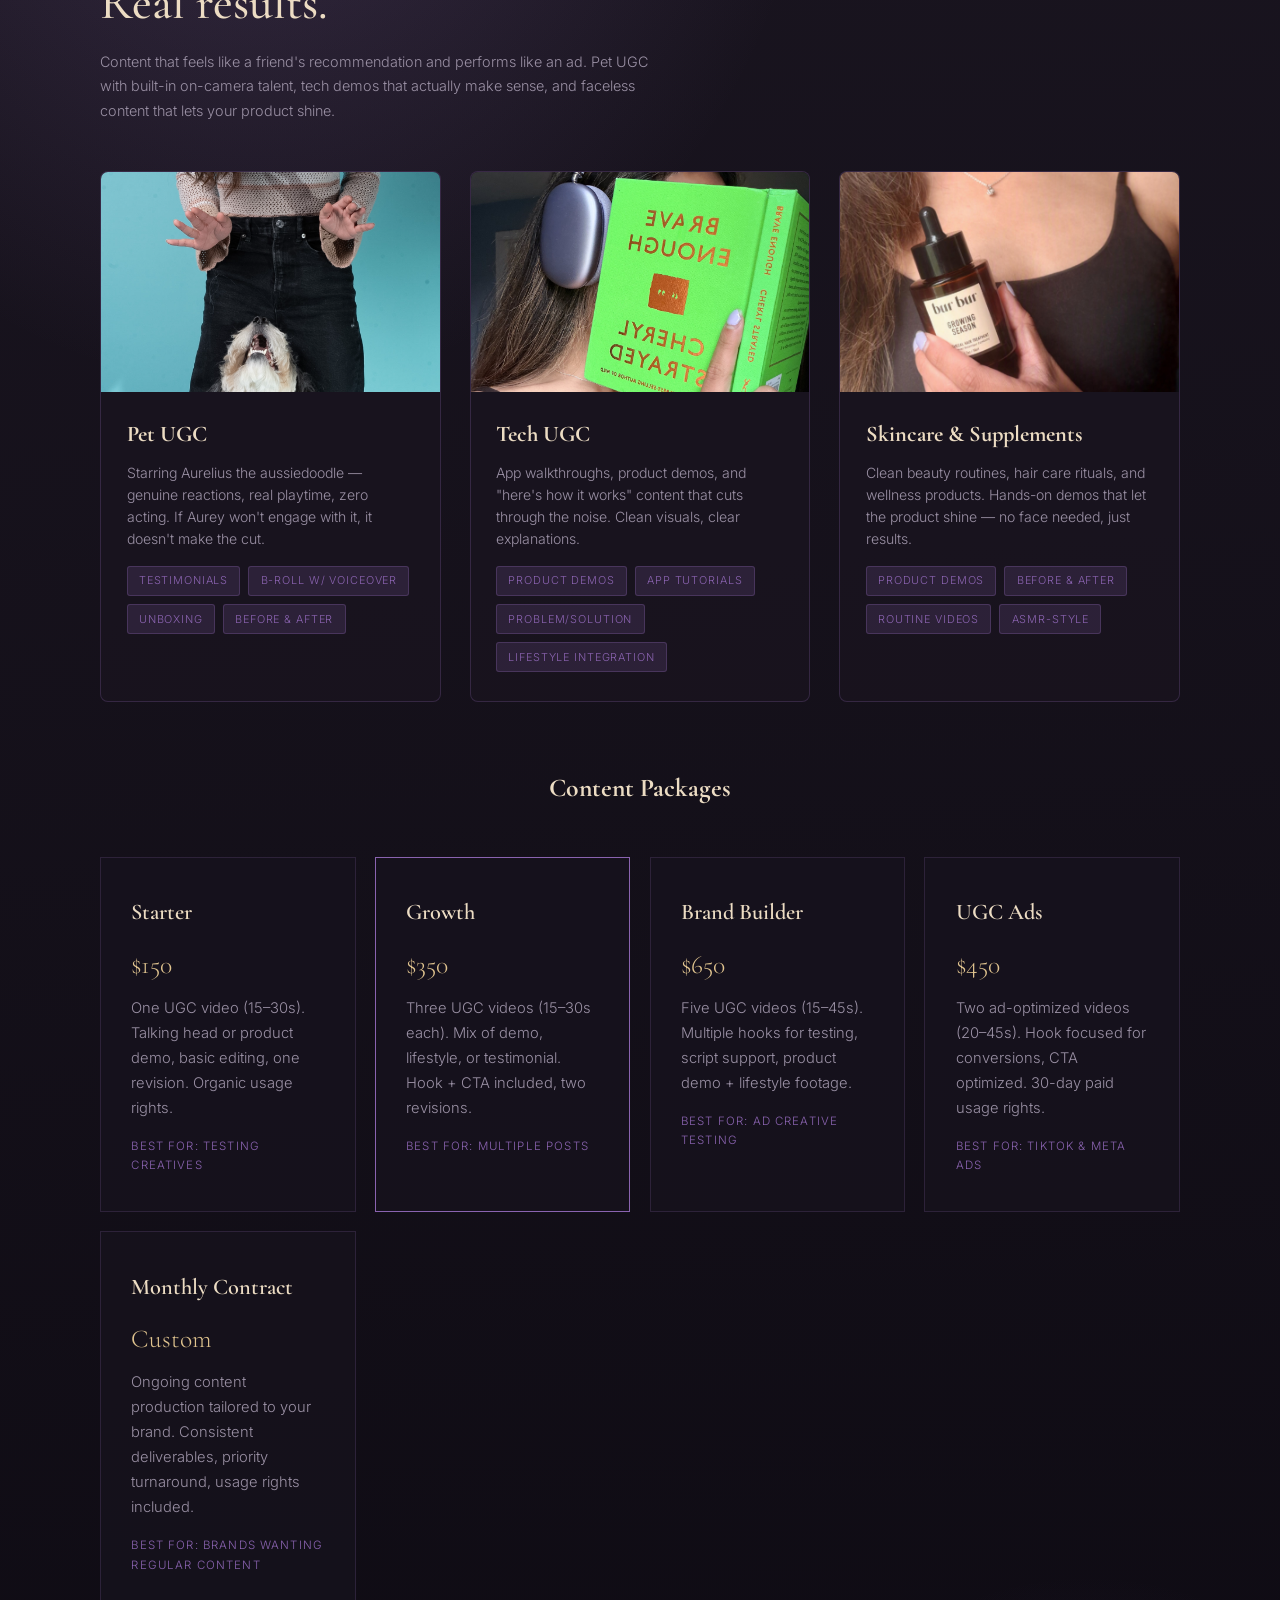
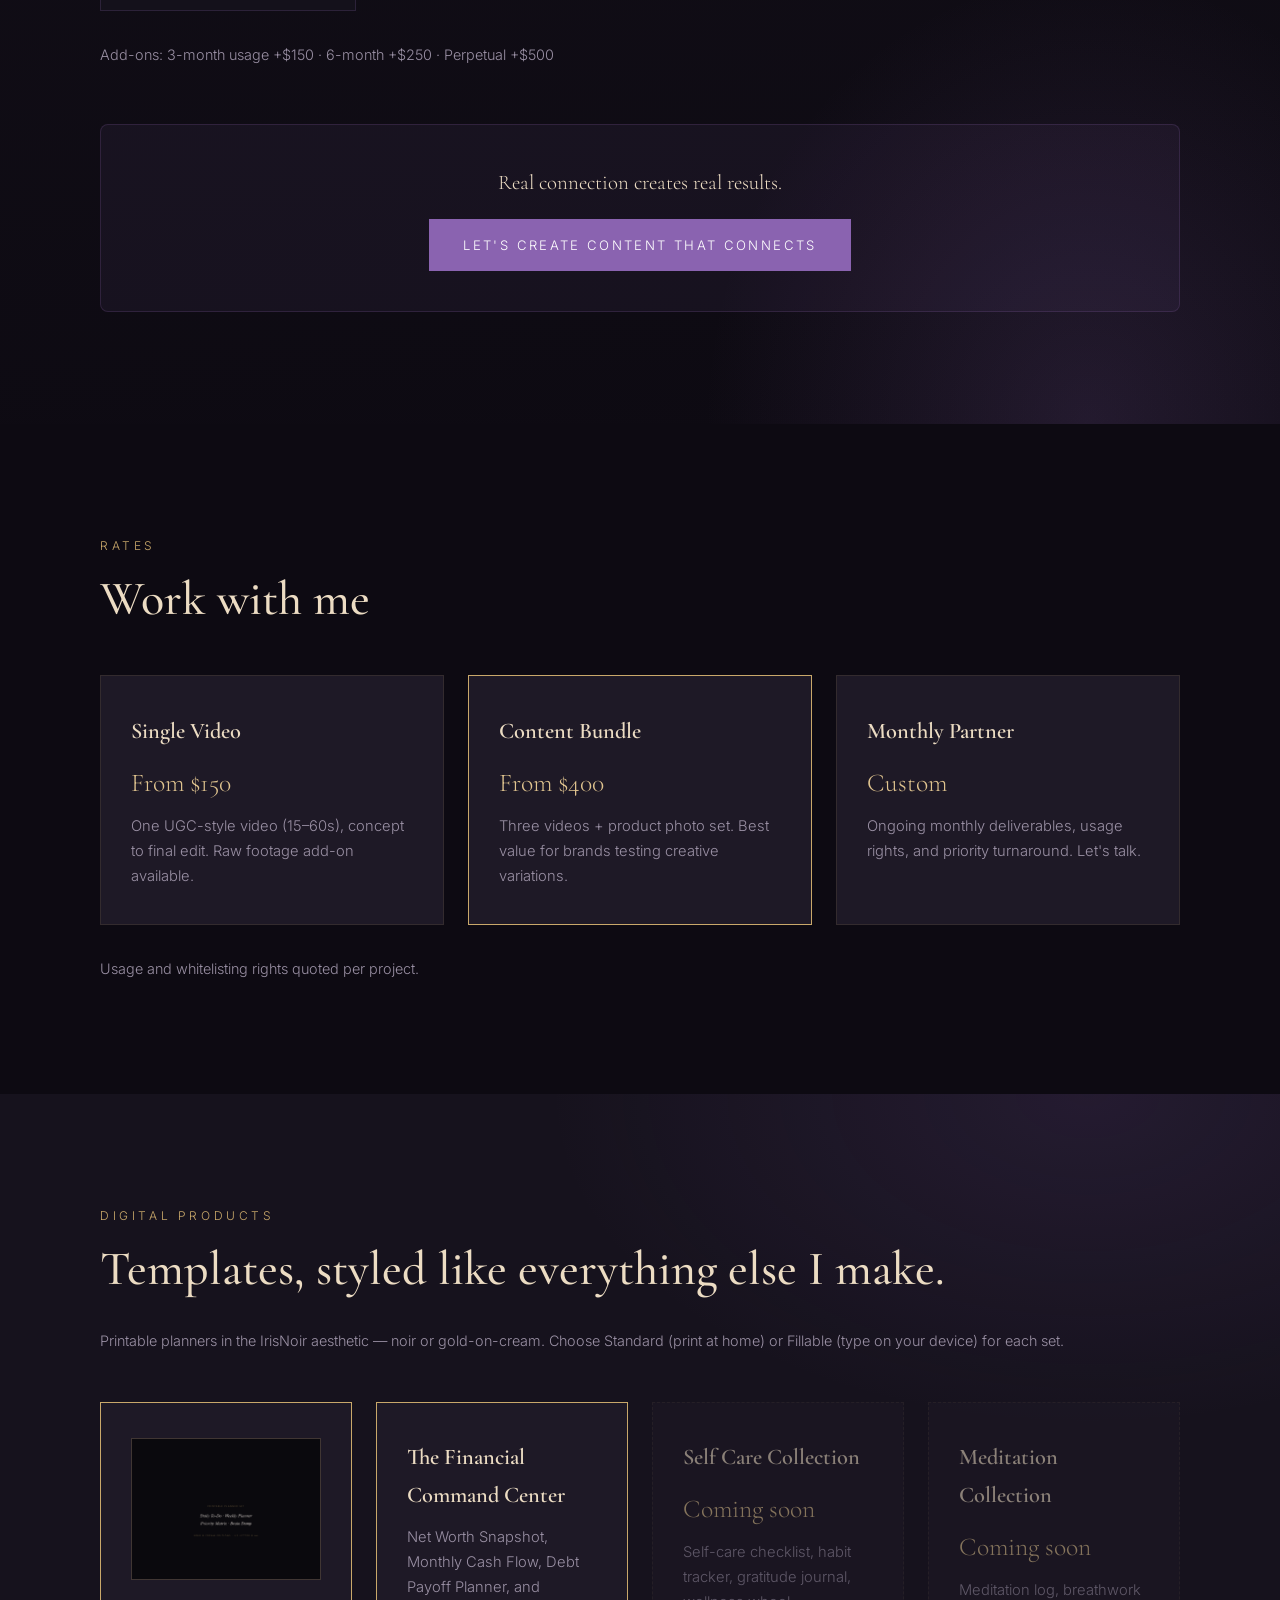
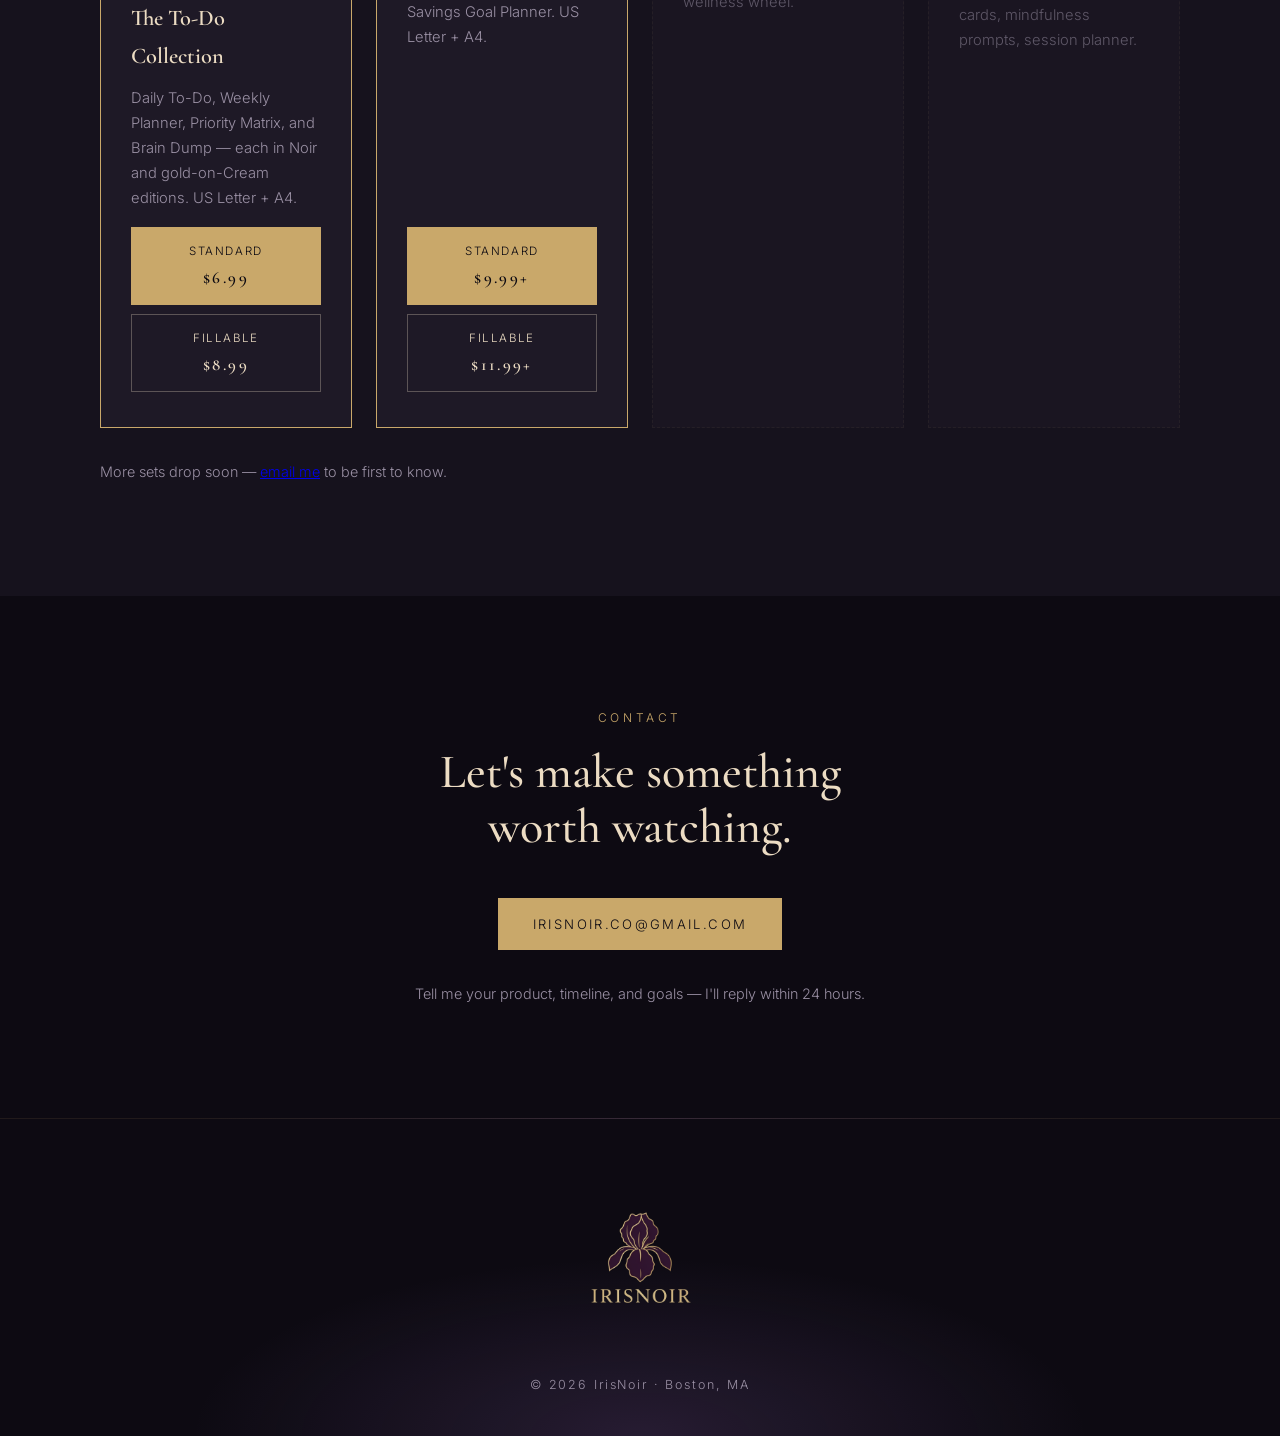
==== commit cf65292d: "IrisNoir: UGC Creator → AI Creator (differentiation from Made from Zero)" ====
--- a/index.html
+++ b/index.html
@@ -3,7 +3,7 @@
 <head>
 <meta charset="UTF-8">
 <meta name="viewport" content="width=device-width, initial-scale=1.0">
-<title>IrisNoir — UGC Creator | Content That Stops the Scroll</title>
+<title>IrisNoir — AI Creator | Content That Stops the Scroll</title>
 <meta name="description" content="IrisNoir creates scroll-stopping UGC and digital content for brands — currently featuring skincare, supplements, and pet products. Authentic content, cinematic polish. Based in Boston, working with brands everywhere.">
 <link rel="preconnect" href="https://fonts.googleapis.com">
 <link rel="preconnect" href="https://fonts.gstatic.com" crossorigin>
@@ -26,7 +26,7 @@
 <header class="hero" id="top">
   <div class="hero-inner">
     <div>
-      <p class="hero-eyebrow">UGC Creator · Boston, MA</p>
+      <p class="hero-eyebrow">AI Creator · Boston, MA</p>
       <h1>IRIS<span class="gold">NOIR</span></h1>
       <p class="hero-tag">Content that stops the scroll.</p>
       <div class="hero-actions">
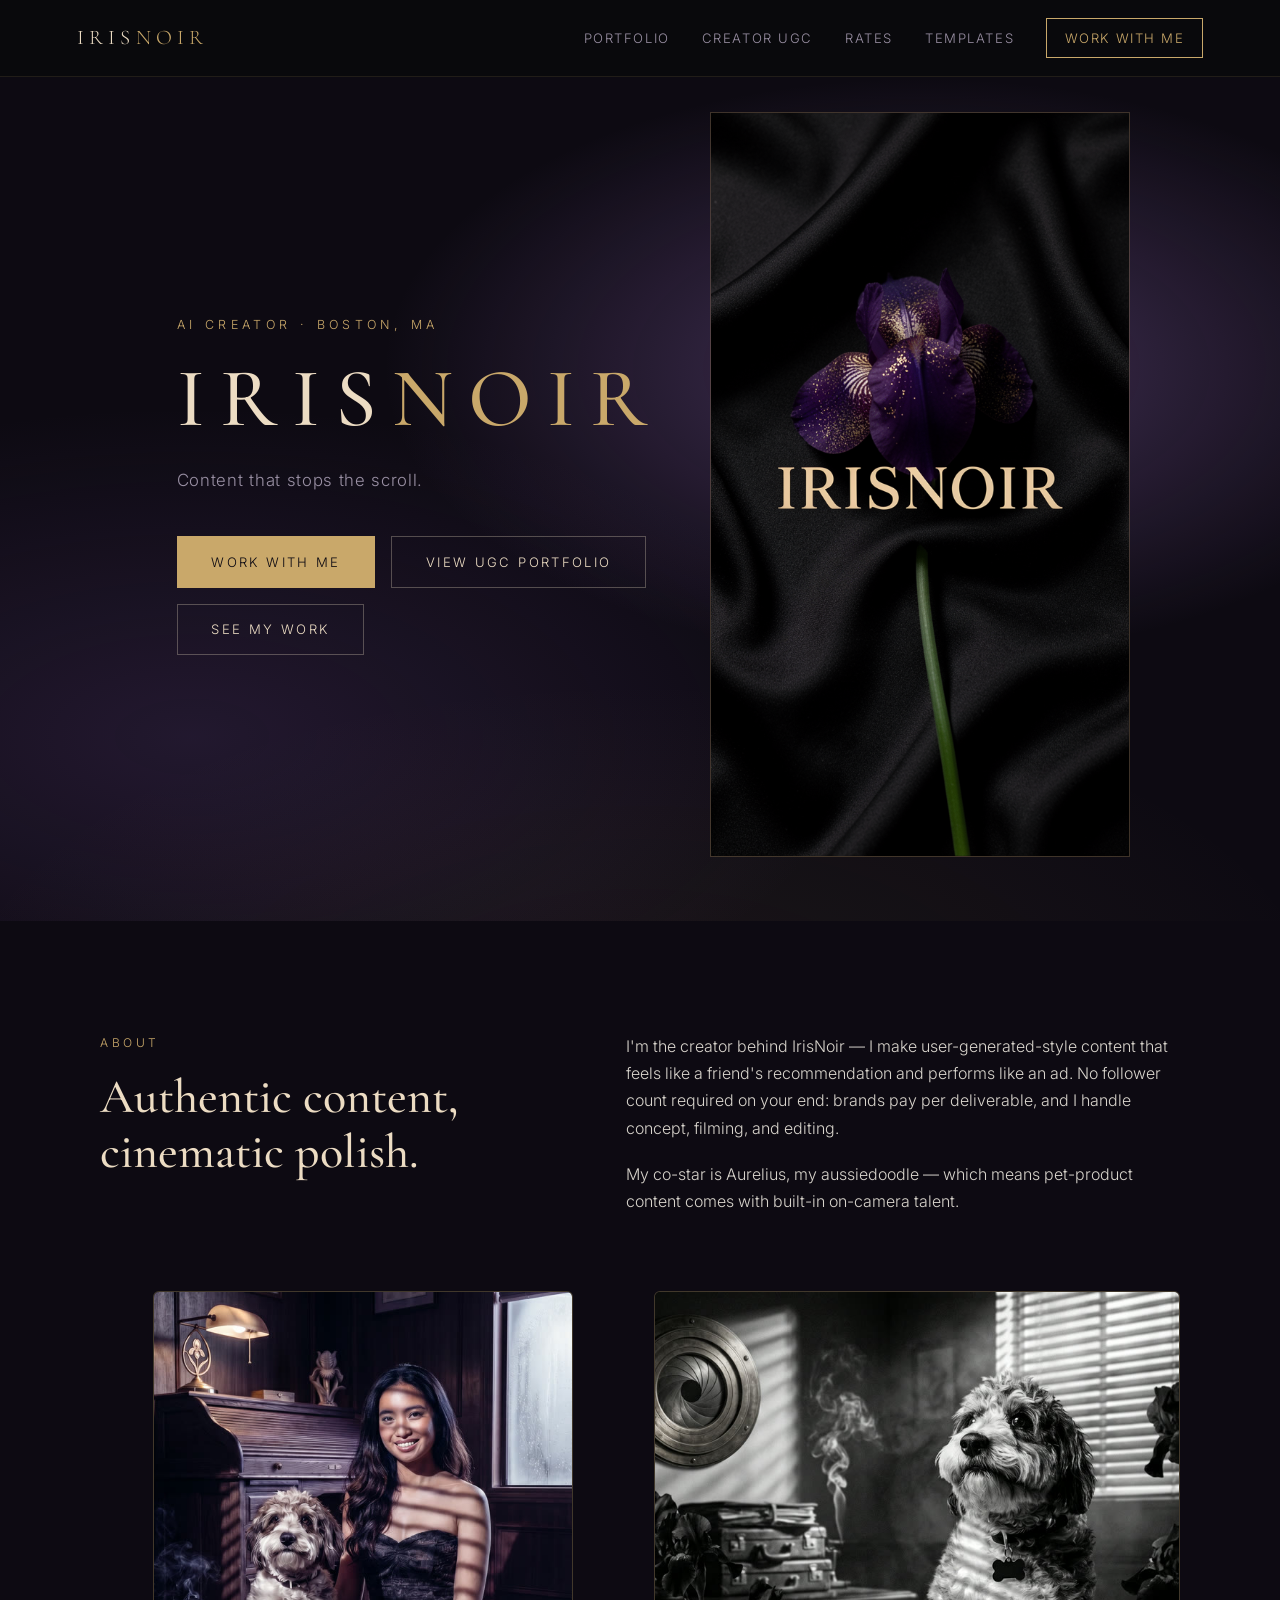
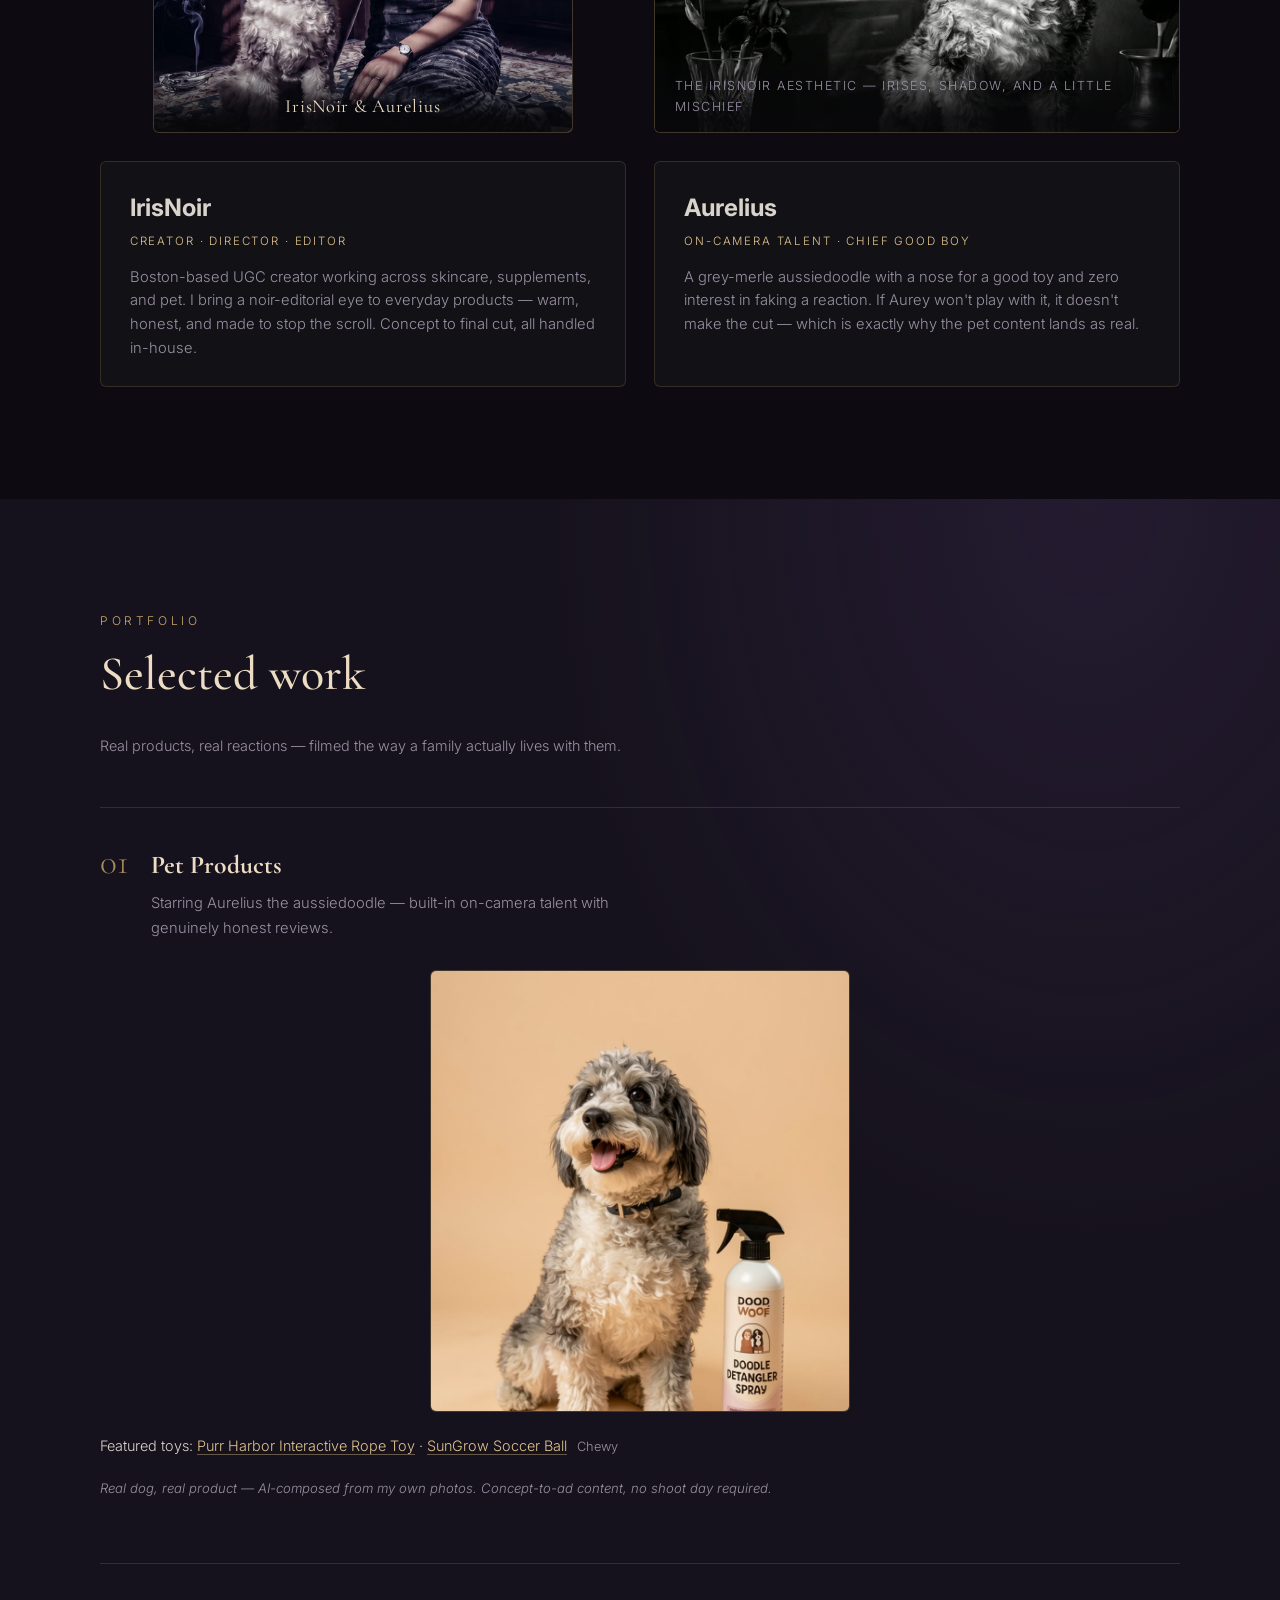
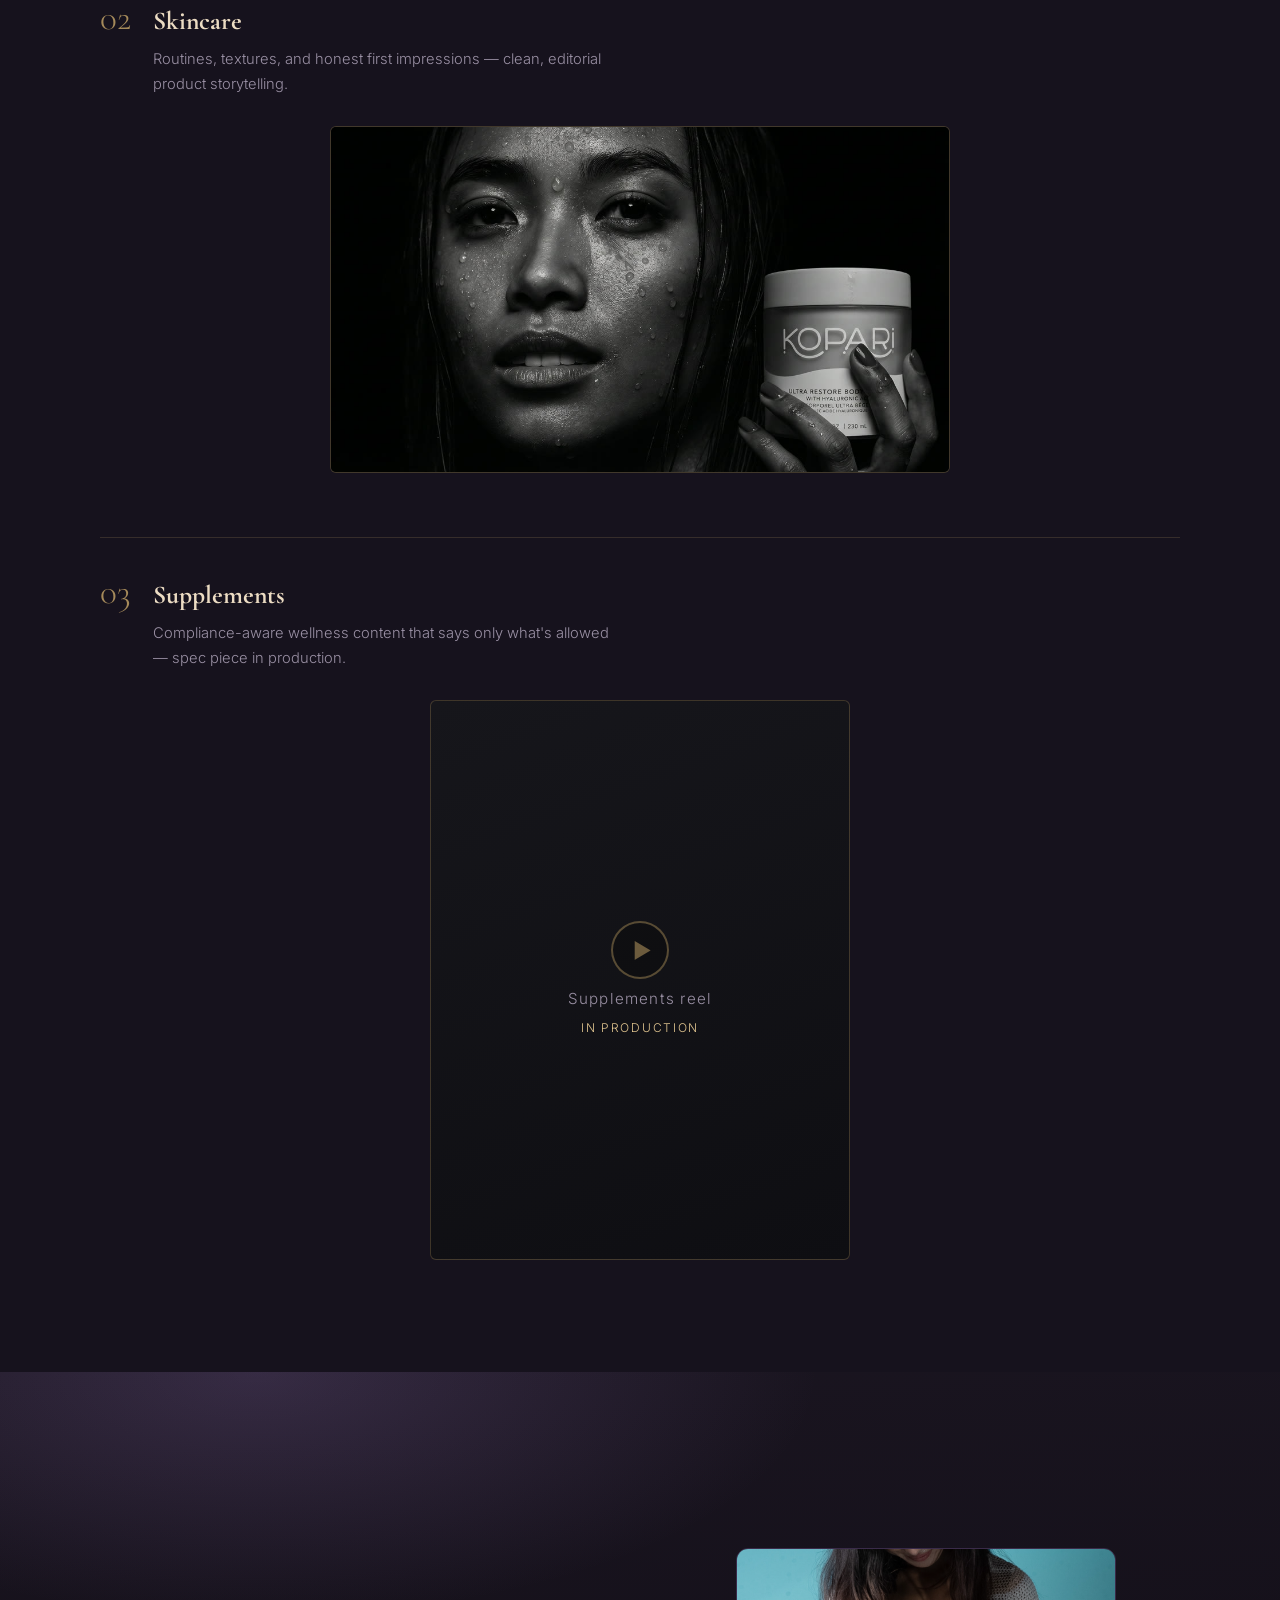
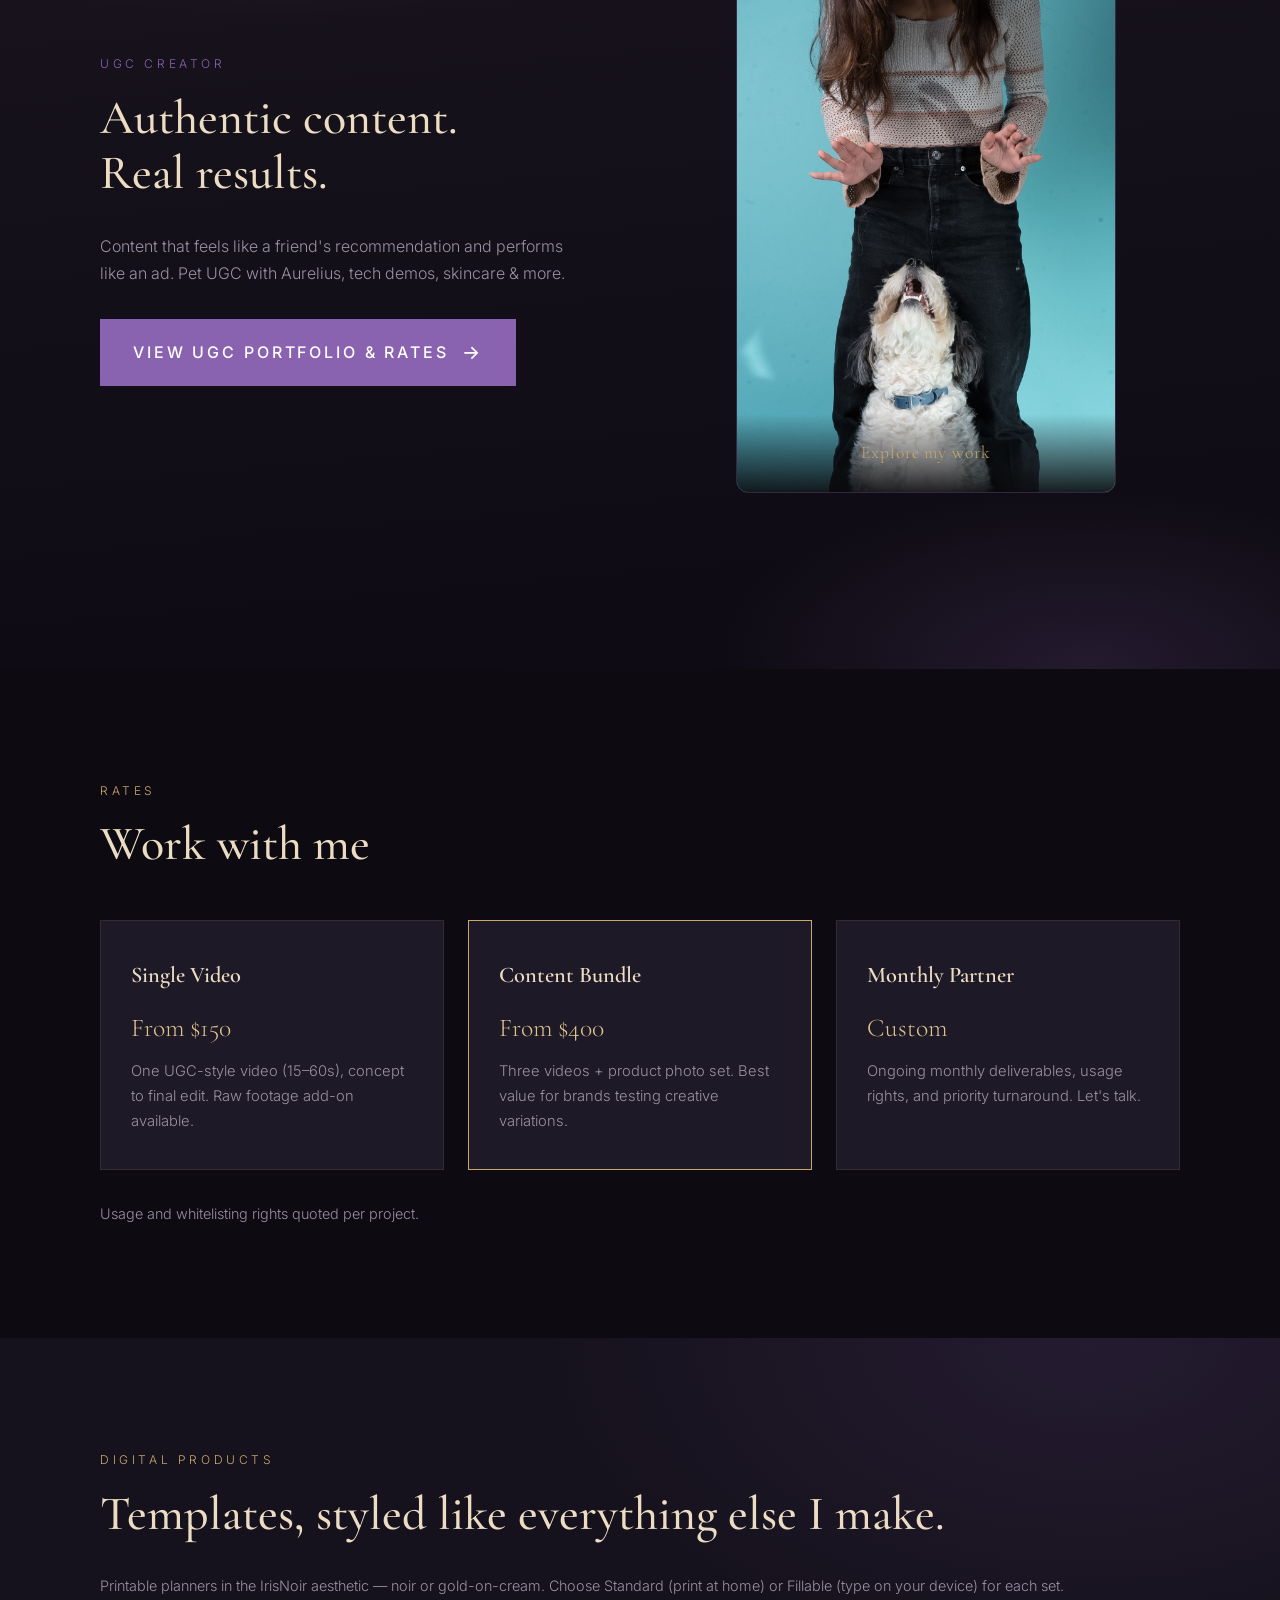
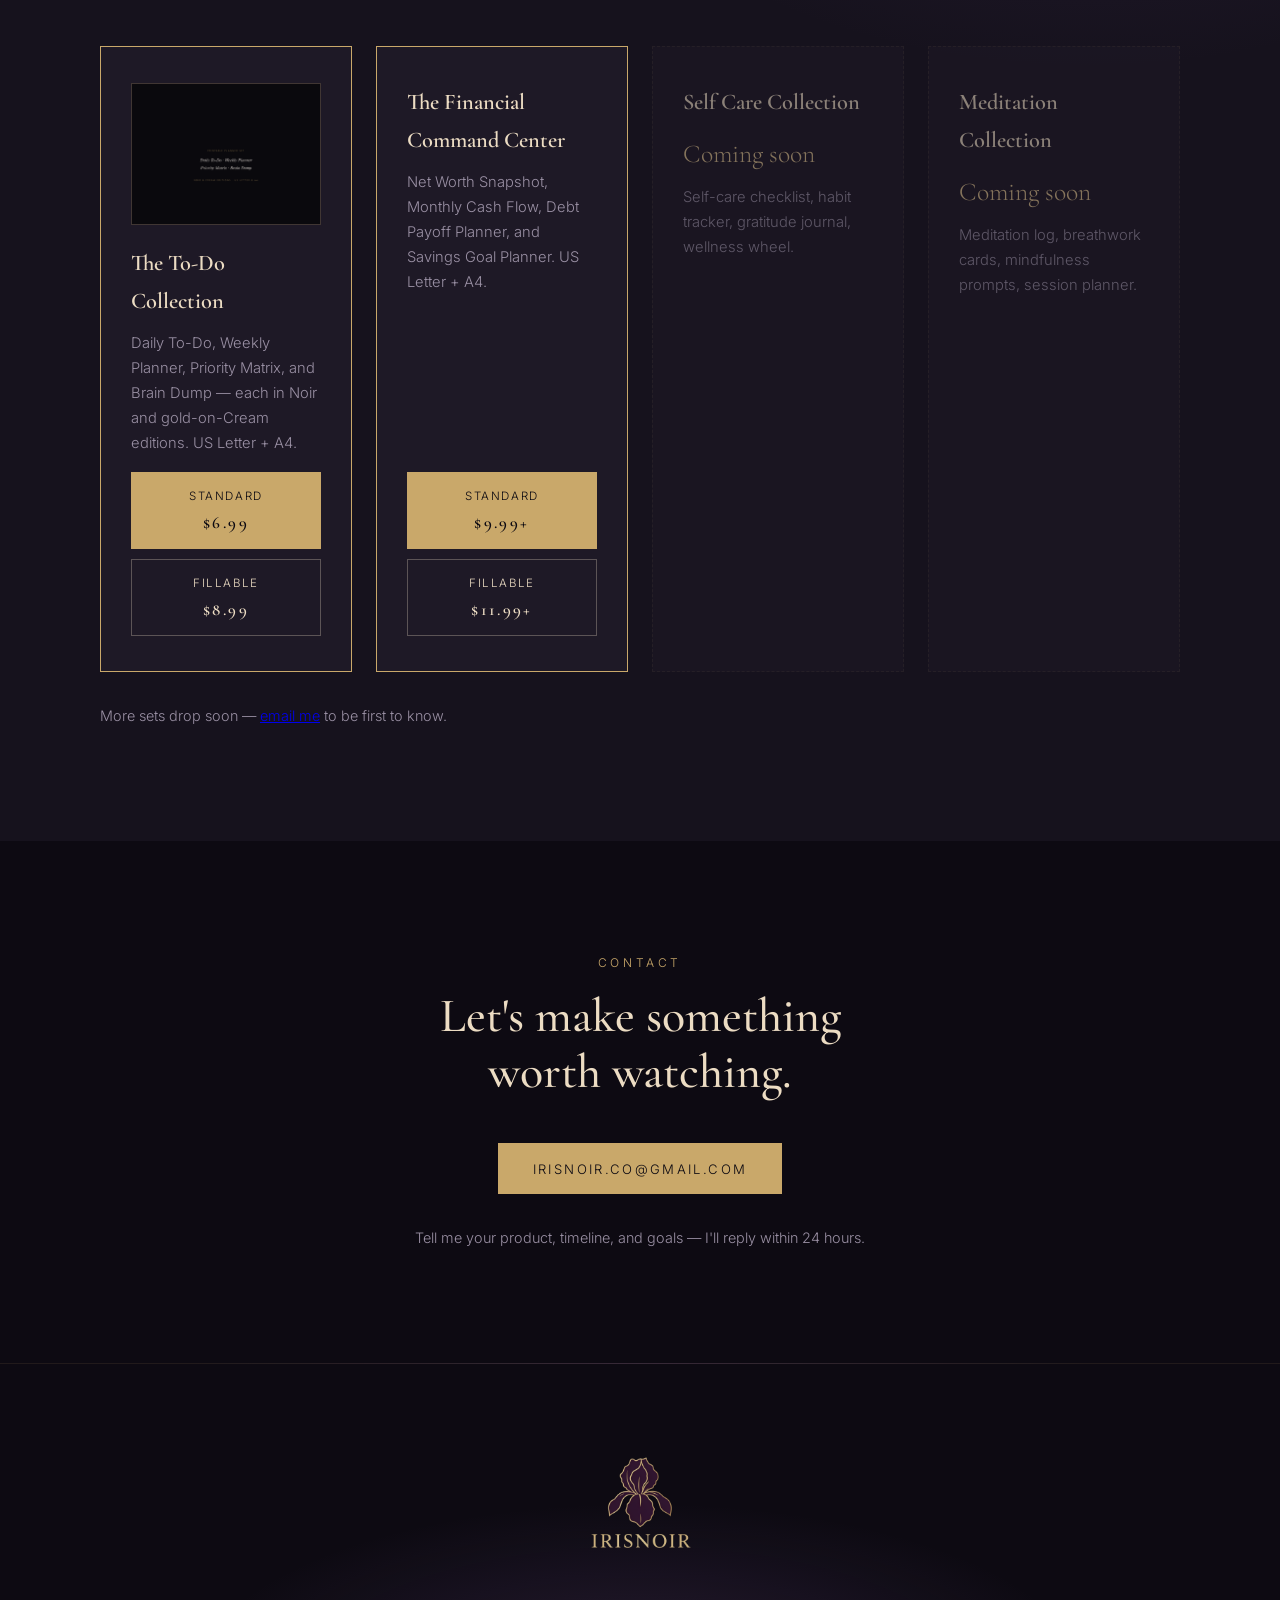
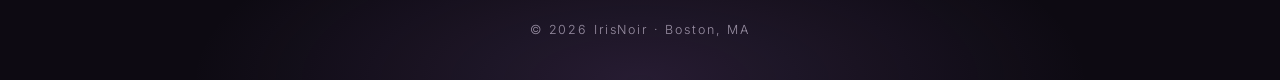
==== commit 5bd24d4b: "Separate UGC Creator section from landing - clickable link to portfolio page" ====
--- a/index.html
+++ b/index.html
@@ -153,101 +153,23 @@
 </section>
 
 <section class="section section-ugc" id="ugc-creator">
-  <div class="container">
-    <p class="eyebrow">IrisNoir Creator UGC</p>
-    <h2>Authentic content.<br>Real results.</h2>
-    <p class="section-note ugc-intro">Content that feels like a friend's recommendation and performs like an ad. Pet UGC with built-in on-camera talent, tech demos that actually make sense, and faceless content that lets your product shine.</p>
-
-    <div class="ugc-niches">
-      <div class="ugc-niche">
-        <div class="ugc-niche-img">
-          <img src="assets/ugc/pet-ugc-hero.png" alt="Pet UGC — playful dog looking up at creator" loading="lazy">
-        </div>
-        <div class="ugc-niche-info">
-          <h3>Pet UGC</h3>
-          <p>Starring Aurelius the aussiedoodle — genuine reactions, real playtime, zero acting. If Aurey won't engage with it, it doesn't make the cut.</p>
-          <ul class="ugc-formats">
-            <li>Testimonials</li>
-            <li>B-Roll w/ Voiceover</li>
-            <li>Unboxing</li>
-            <li>Before & After</li>
-          </ul>
-        </div>
-      </div>
-
-      <div class="ugc-niche">
-        <div class="ugc-niche-img">
-          <img src="assets/ugc/tech-ugc-hero.jpg" alt="Tech UGC — lifestyle shot with AirPods Max" loading="lazy">
-        </div>
-        <div class="ugc-niche-info">
-          <h3>Tech UGC</h3>
-          <p>App walkthroughs, product demos, and "here's how it works" content that cuts through the noise. Clean visuals, clear explanations.</p>
-          <ul class="ugc-formats">
-            <li>Product Demos</li>
-            <li>App Tutorials</li>
-            <li>Problem/Solution</li>
-            <li>Lifestyle Integration</li>
-          </ul>
-        </div>
-      </div>
-
-      <div class="ugc-niche">
-        <div class="ugc-niche-img">
-          <img src="assets/ugc/skincare-ugc-hero.jpg" alt="Skincare & Supplements UGC — BurBur hair oil product shot" loading="lazy">
-        </div>
-        <div class="ugc-niche-info">
-          <h3>Skincare & Supplements</h3>
-          <p>Clean beauty routines, hair care rituals, and wellness products. Hands-on demos that let the product shine — no face needed, just results.</p>
-          <ul class="ugc-formats">
-            <li>Product Demos</li>
-            <li>Before & After</li>
-            <li>Routine Videos</li>
-            <li>ASMR-style</li>
-          </ul>
-        </div>
-      </div>
-    </div>
-
-    <div class="ugc-packages">
-      <h3 class="ugc-packages-title">Content Packages</h3>
-      <div class="cards ugc-cards">
-        <div class="card ugc-card">
-          <h3>Starter</h3>
-          <p class="price">$150</p>
-          <p>One UGC video (15–30s). Talking head or product demo, basic editing, one revision. Organic usage rights.</p>
-          <span class="ugc-best-for">Best for: testing creatives</span>
-        </div>
-        <div class="card card-featured ugc-card">
-          <h3>Growth</h3>
-          <p class="price">$350</p>
-          <p>Three UGC videos (15–30s each). Mix of demo, lifestyle, or testimonial. Hook + CTA included, two revisions.</p>
-          <span class="ugc-best-for">Best for: multiple posts</span>
-        </div>
-        <div class="card ugc-card">
-          <h3>Brand Builder</h3>
-          <p class="price">$650</p>
-          <p>Five UGC videos (15–45s). Multiple hooks for testing, script support, product demo + lifestyle footage.</p>
-          <span class="ugc-best-for">Best for: ad creative testing</span>
-        </div>
-        <div class="card ugc-card">
-          <h3>UGC Ads</h3>
-          <p class="price">$450</p>
-          <p>Two ad-optimized videos (20–45s). Hook focused for conversions, CTA optimized. 30-day paid usage rights.</p>
-          <span class="ugc-best-for">Best for: TikTok & Meta ads</span>
-        </div>
-        <div class="card ugc-card">
-          <h3>Monthly Contract</h3>
-          <p class="price">Custom</p>
-          <p>Ongoing content production tailored to your brand. Consistent deliverables, priority turnaround, usage rights included.</p>
-          <span class="ugc-best-for">Best for: brands wanting regular content</span>
-        </div>
-      </div>
-      <p class="section-note">Add-ons: 3-month usage +$150 · 6-month +$250 · Perpetual +$500</p>
-    </div>
-
-    <div class="ugc-cta">
-      <p class="ugc-cta-hook">Real connection creates real results.</p>
-      <a href="mailto:irisnoir.co@gmail.com?subject=UGC%20Creator%20Inquiry%20—%20IrisNoir" class="btn btn-iris">Let's Create Content That Connects</a>
+  <div class="container ugc-link-section">
+    <div class="ugc-link-content">
+      <p class="eyebrow">UGC Creator</p>
+      <h2>Authentic content.<br>Real results.</h2>
+      <p class="section-note">Content that feels like a friend's recommendation and performs like an ad. Pet UGC with Aurelius, tech demos, skincare & more.</p>
+      <a href="ugc-portfolio.html" class="btn btn-iris ugc-link-btn">
+        <span>View UGC Portfolio & Rates</span>
+        <span class="ugc-link-arrow">→</span>
+      </a>
+    </div>
+    <div class="ugc-link-preview">
+      <a href="ugc-portfolio.html" class="ugc-preview-card">
+        <img src="assets/ugc/pet-ugc-hero.png" alt="Pet UGC with Aurelius the aussiedoodle" loading="lazy">
+        <div class="ugc-preview-overlay">
+          <span class="ugc-preview-label">Explore my work</span>
+        </div>
+      </a>
     </div>
   </div>
 </section>
--- a/style.css
+++ b/style.css
@@ -530,6 +530,101 @@
   border-color: var(--iris);
 }
 
+/* UGC Link Section (replaces full UGC content on landing) */
+.ugc-link-section {
+  display: grid;
+  grid-template-columns: 1fr 1fr;
+  gap: 4rem;
+  align-items: center;
+  padding: 4rem 0;
+}
+.ugc-link-content {
+  max-width: 480px;
+}
+.ugc-link-content h2 {
+  margin-bottom: 1rem;
+}
+.ugc-link-content .section-note {
+  margin-bottom: 2rem;
+  font-size: 1rem;
+  line-height: 1.7;
+}
+.ugc-link-btn {
+  display: inline-flex;
+  align-items: center;
+  gap: 0.8rem;
+  padding: 1rem 2rem;
+  font-size: 1rem;
+  font-weight: 500;
+}
+.ugc-link-arrow {
+  font-size: 1.2rem;
+  transition: transform 0.3s;
+}
+.ugc-link-btn:hover .ugc-link-arrow {
+  transform: translateX(4px);
+}
+.ugc-link-preview {
+  justify-self: center;
+}
+.ugc-preview-card {
+  position: relative;
+  display: block;
+  width: 100%;
+  max-width: 380px;
+  border-radius: 12px;
+  overflow: hidden;
+  border: 1px solid rgba(138,99,176,0.3);
+  transition: transform 0.3s, border-color 0.3s, box-shadow 0.3s;
+}
+.ugc-preview-card:hover {
+  transform: translateY(-6px);
+  border-color: var(--iris-soft);
+  box-shadow: 0 20px 50px rgba(138,99,176,0.2);
+}
+.ugc-preview-card img {
+  width: 100%;
+  height: auto;
+  display: block;
+  transition: transform 0.4s;
+}
+.ugc-preview-card:hover img {
+  transform: scale(1.04);
+}
+.ugc-preview-overlay {
+  position: absolute;
+  bottom: 0;
+  left: 0;
+  right: 0;
+  padding: 1.5rem;
+  background: linear-gradient(to top, rgba(10,10,12,0.9), transparent);
+  text-align: center;
+}
+.ugc-preview-label {
+  font-family: var(--serif);
+  font-size: 1.1rem;
+  color: var(--gold);
+  letter-spacing: 0.05em;
+}
+
+@media (max-width: 900px) {
+  .ugc-link-section {
+    grid-template-columns: 1fr;
+    gap: 2.5rem;
+    text-align: center;
+  }
+  .ugc-link-content {
+    max-width: 100%;
+  }
+  .ugc-link-preview {
+    order: -1;
+  }
+  .ugc-preview-card {
+    max-width: 320px;
+    margin: 0 auto;
+  }
+}
+
 @media (max-width: 900px) {
   .ugc-niches { grid-template-columns: 1fr; max-width: 420px; margin-left: auto; margin-right: auto; }
 }
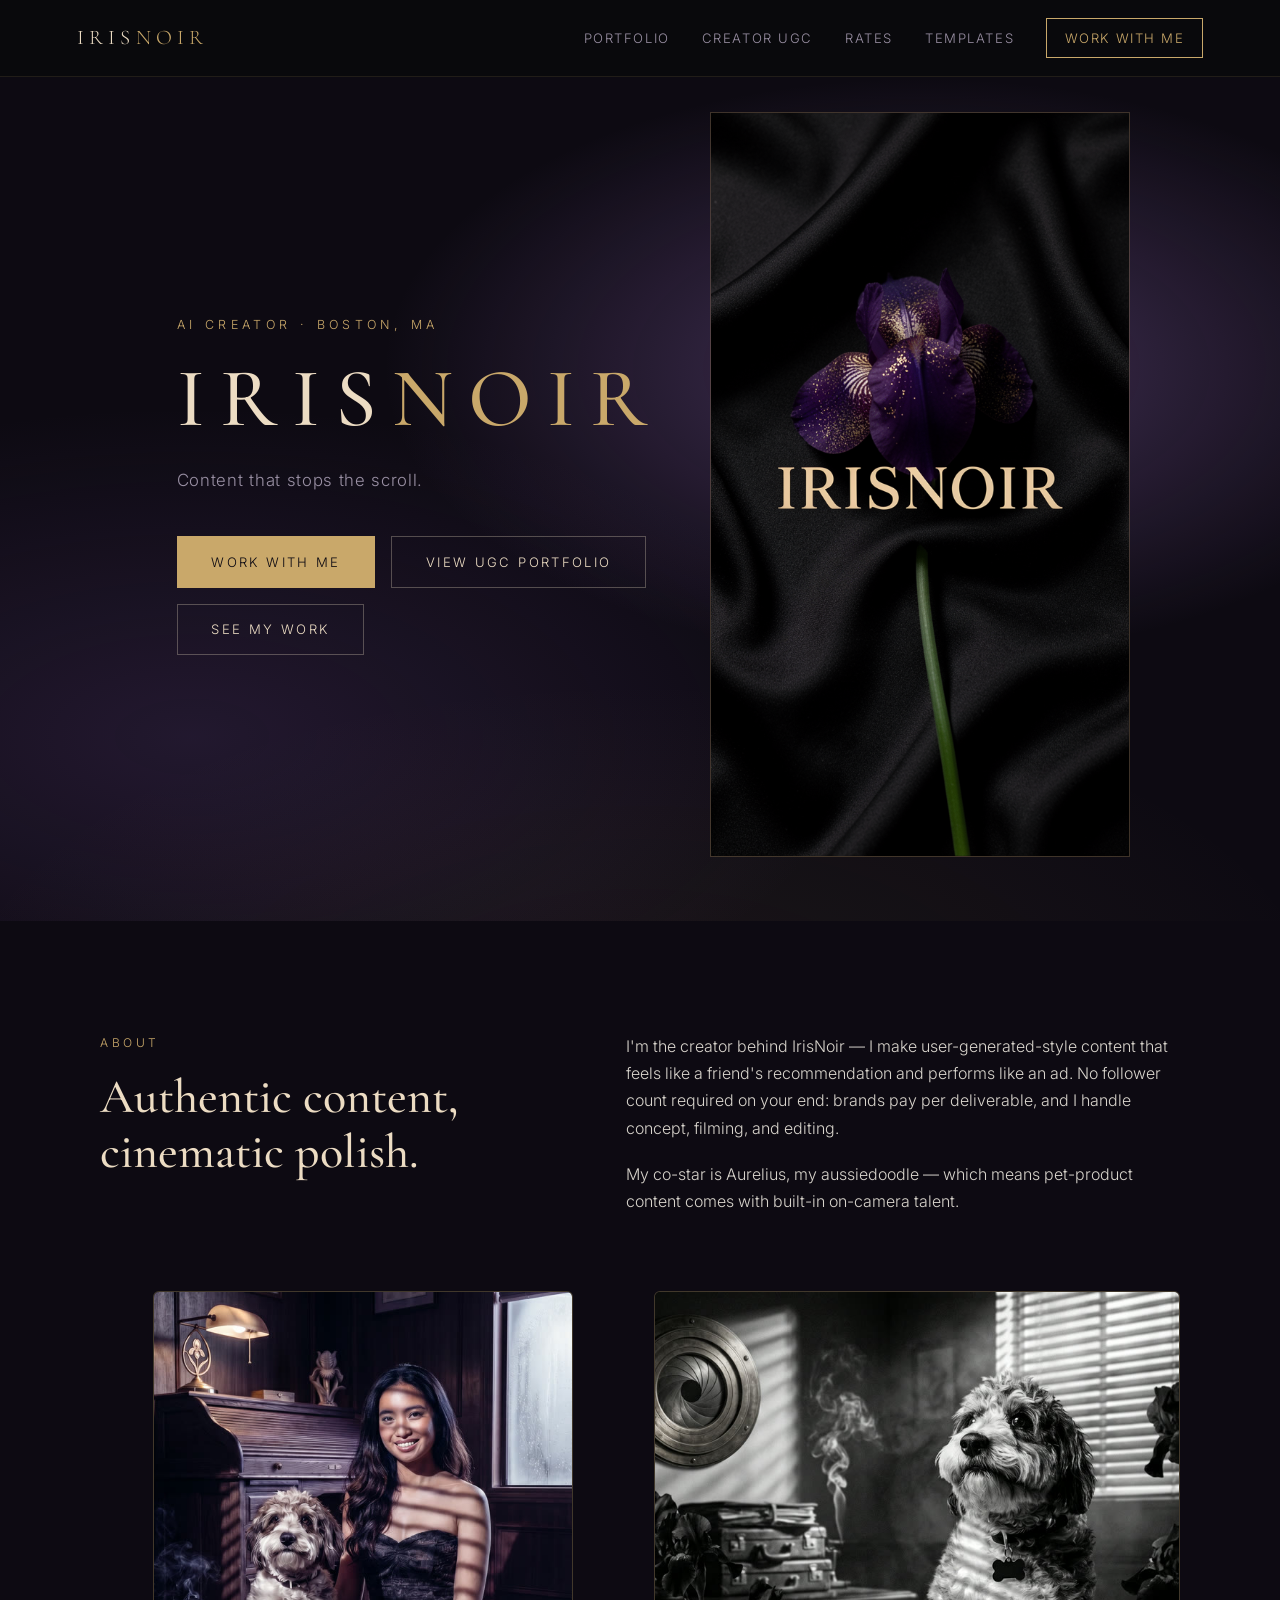
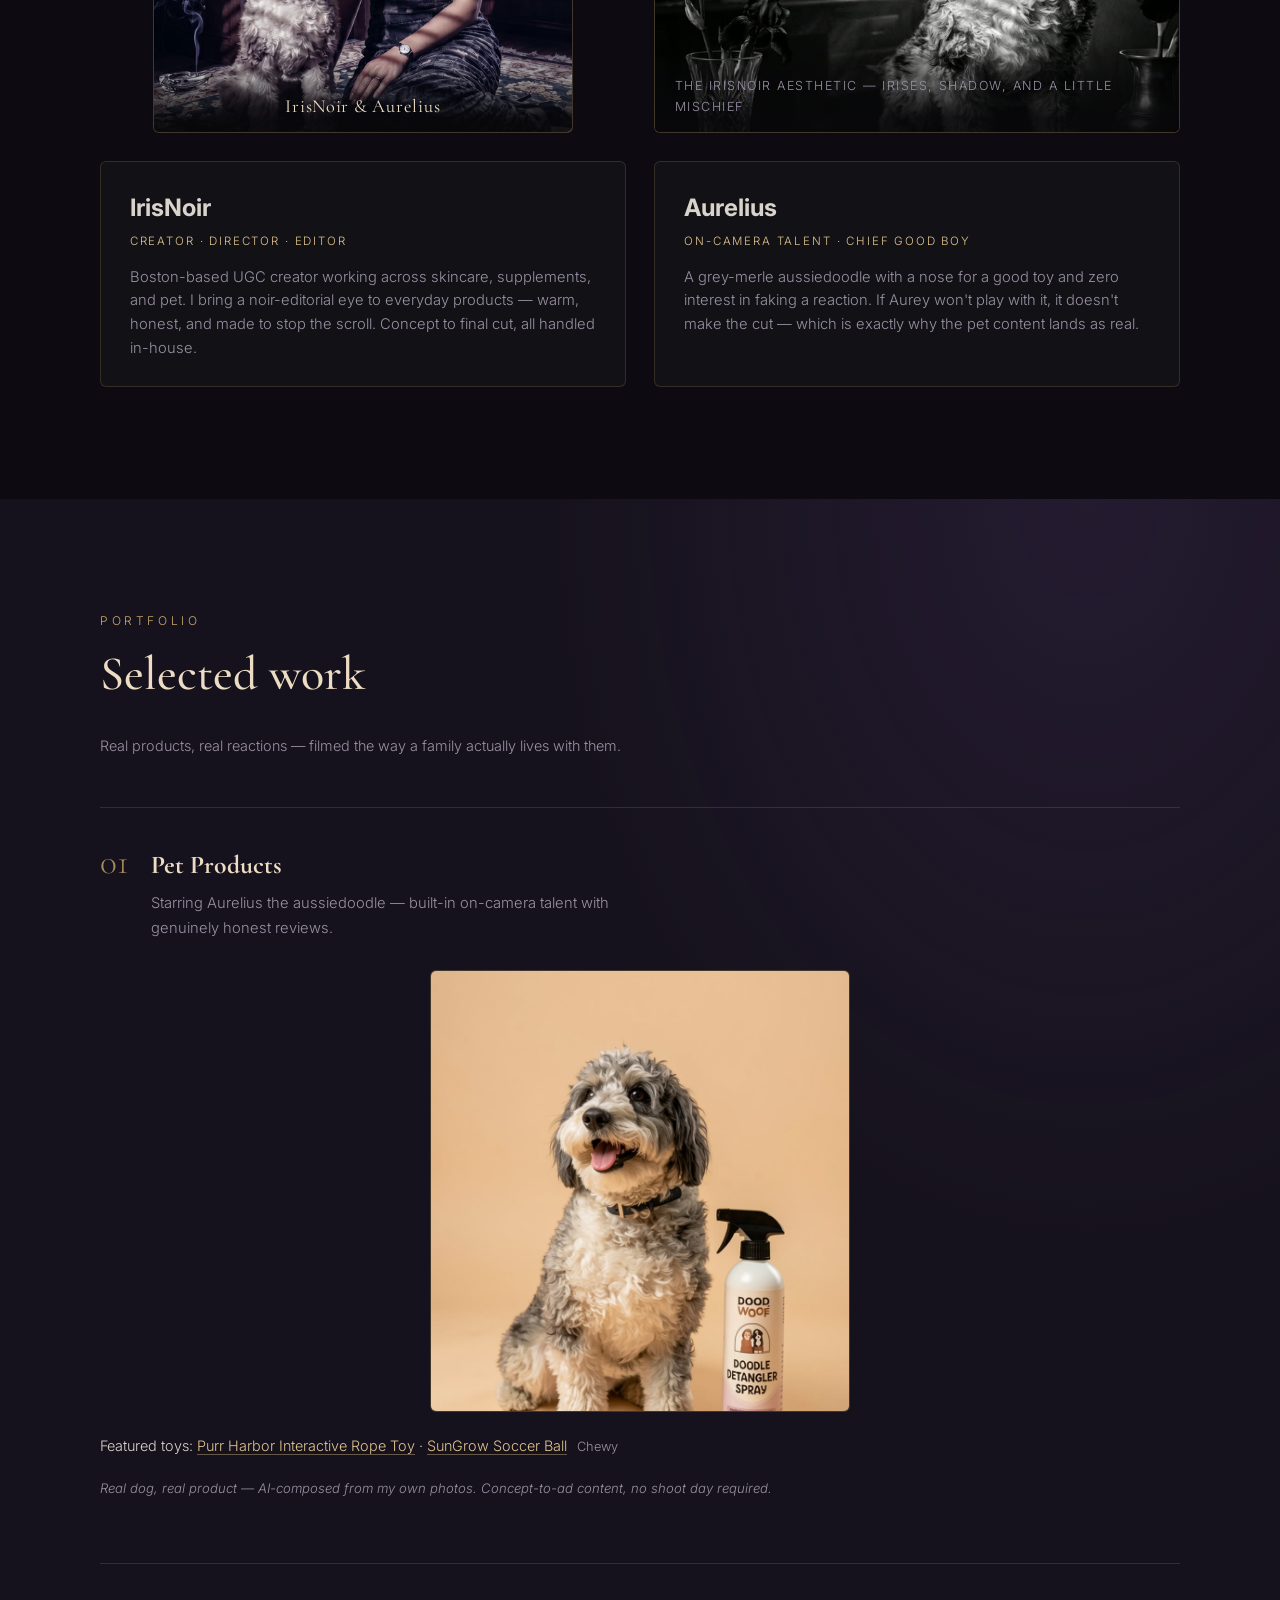
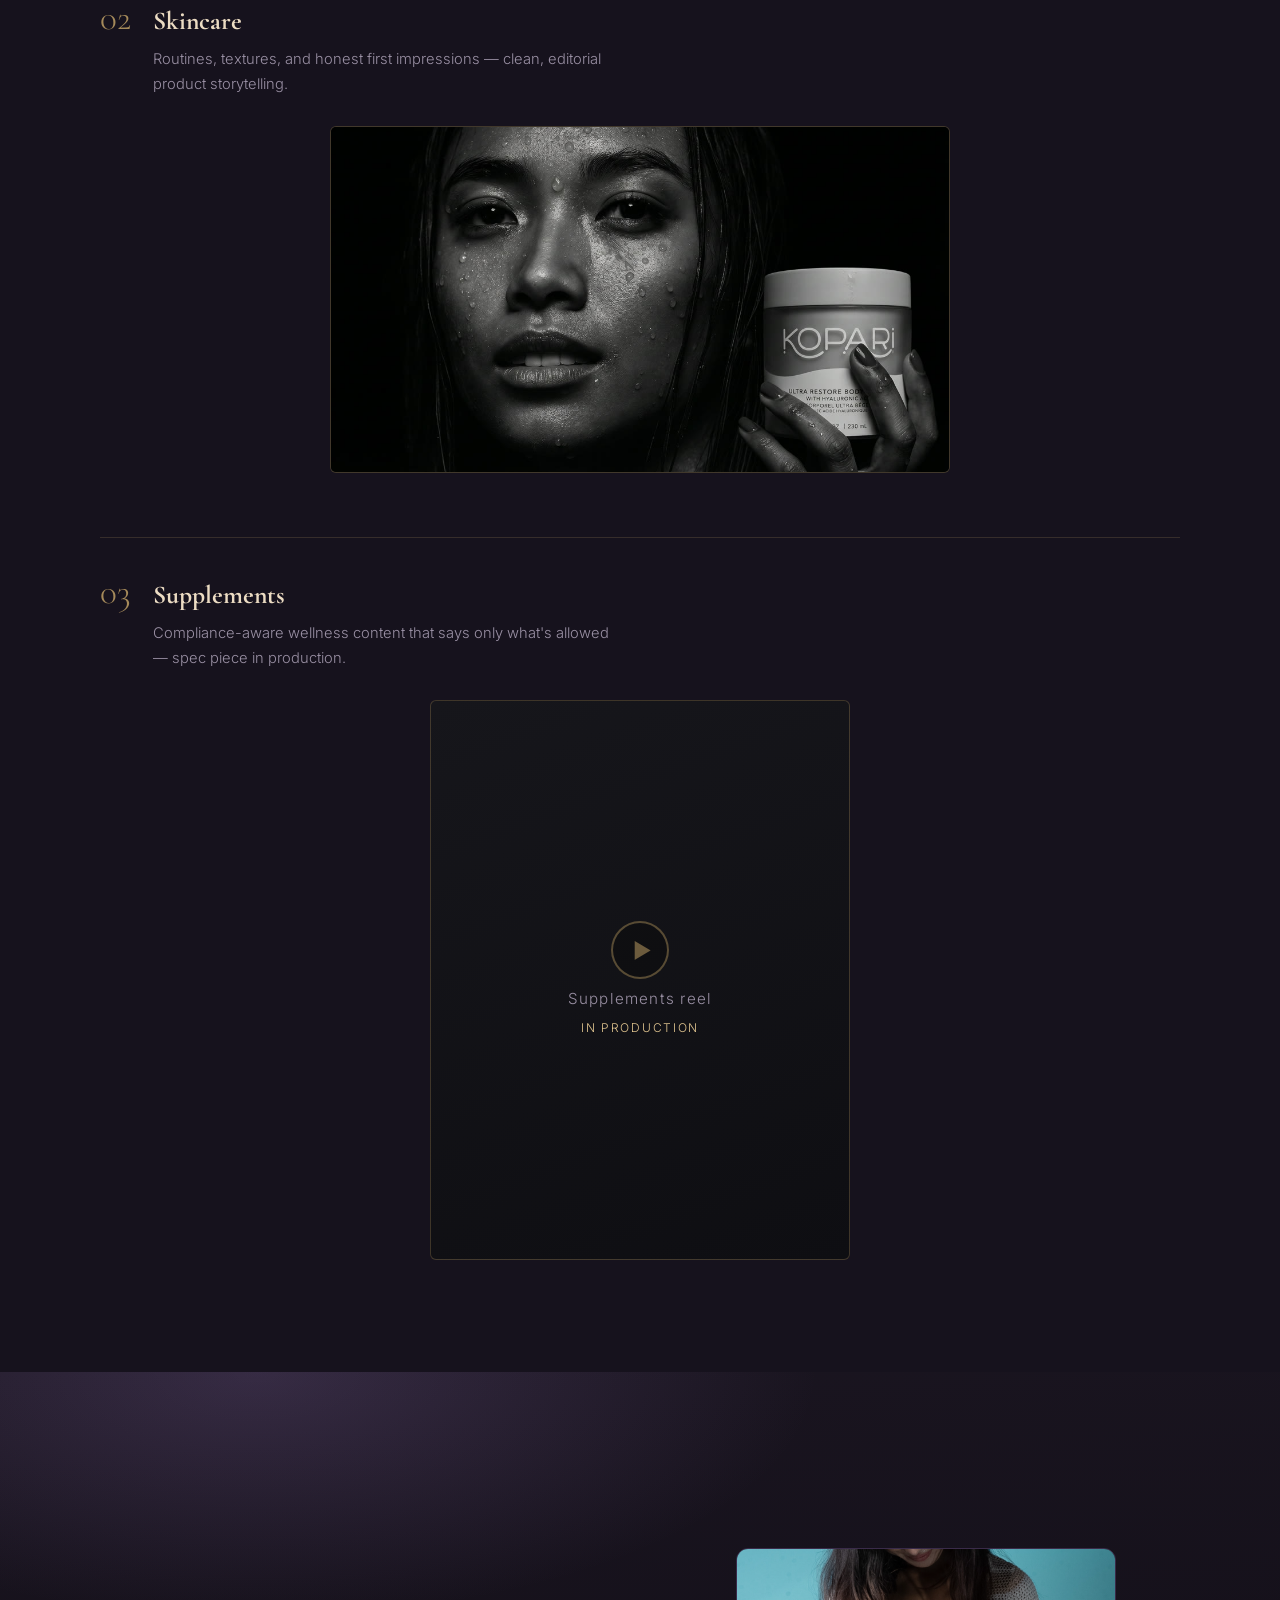
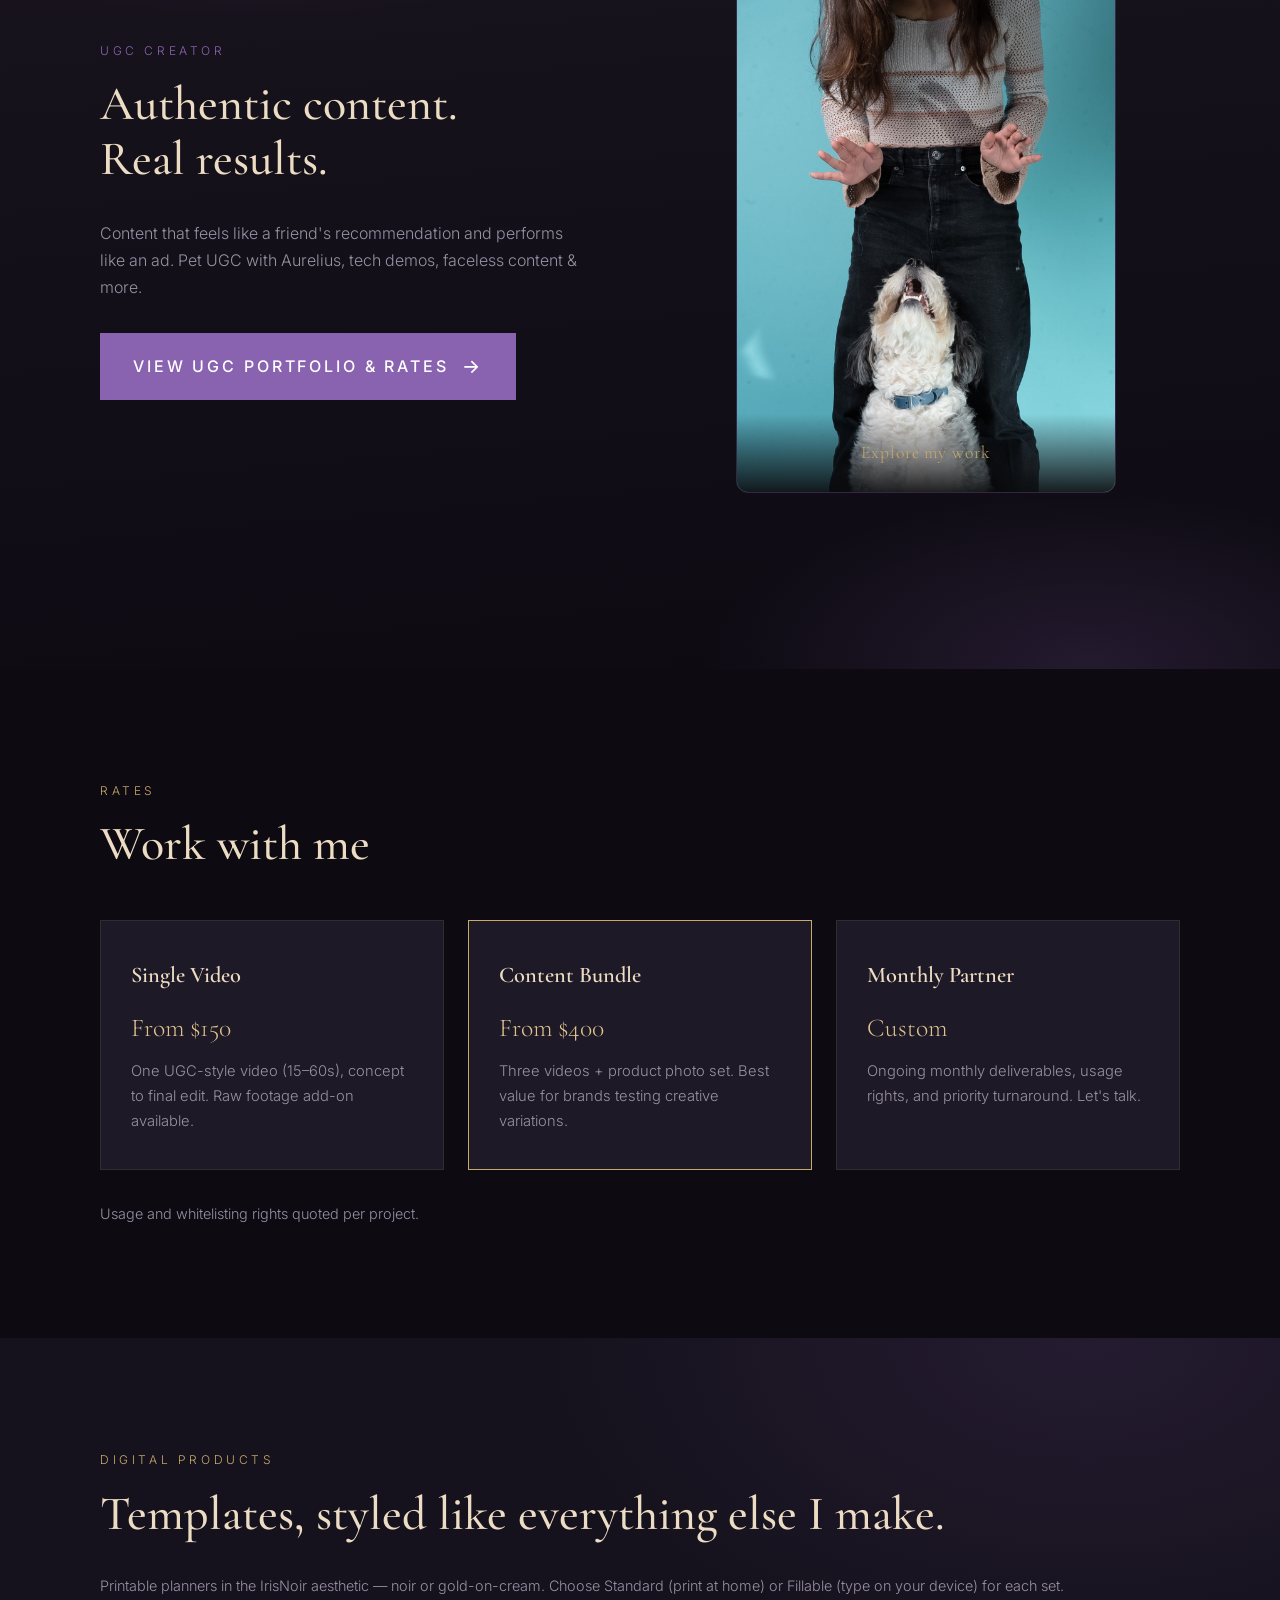
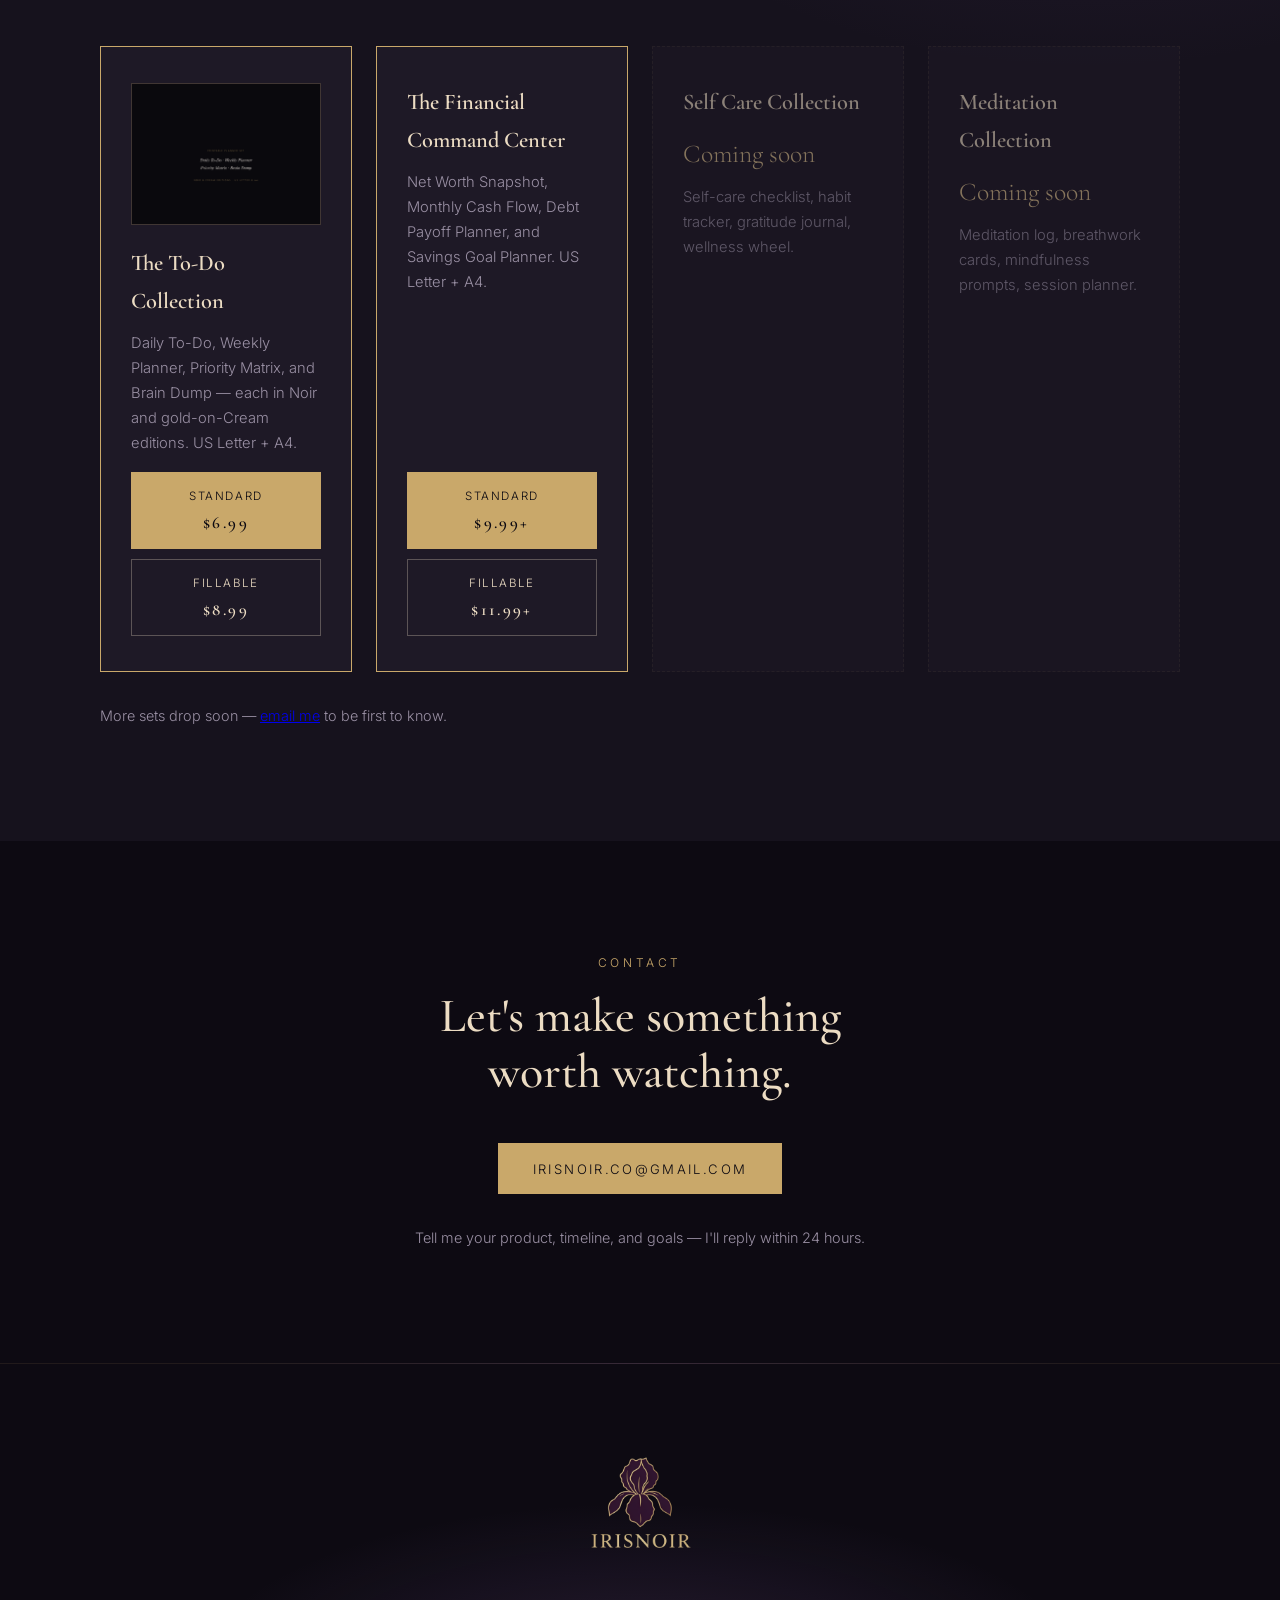
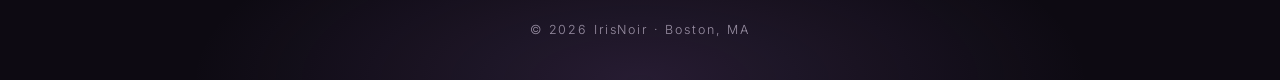
==== commit 215132ca: "Rename Skincare & Health to Faceless UGC" ====
--- a/index.html
+++ b/index.html
@@ -157,7 +157,7 @@
     <div class="ugc-link-content">
       <p class="eyebrow">UGC Creator</p>
       <h2>Authentic content.<br>Real results.</h2>
-      <p class="section-note">Content that feels like a friend's recommendation and performs like an ad. Pet UGC with Aurelius, tech demos, skincare & more.</p>
+      <p class="section-note">Content that feels like a friend's recommendation and performs like an ad. Pet UGC with Aurelius, tech demos, faceless content & more.</p>
       <a href="ugc-portfolio.html" class="btn btn-iris ugc-link-btn">
         <span>View UGC Portfolio & Rates</span>
         <span class="ugc-link-arrow">→</span>
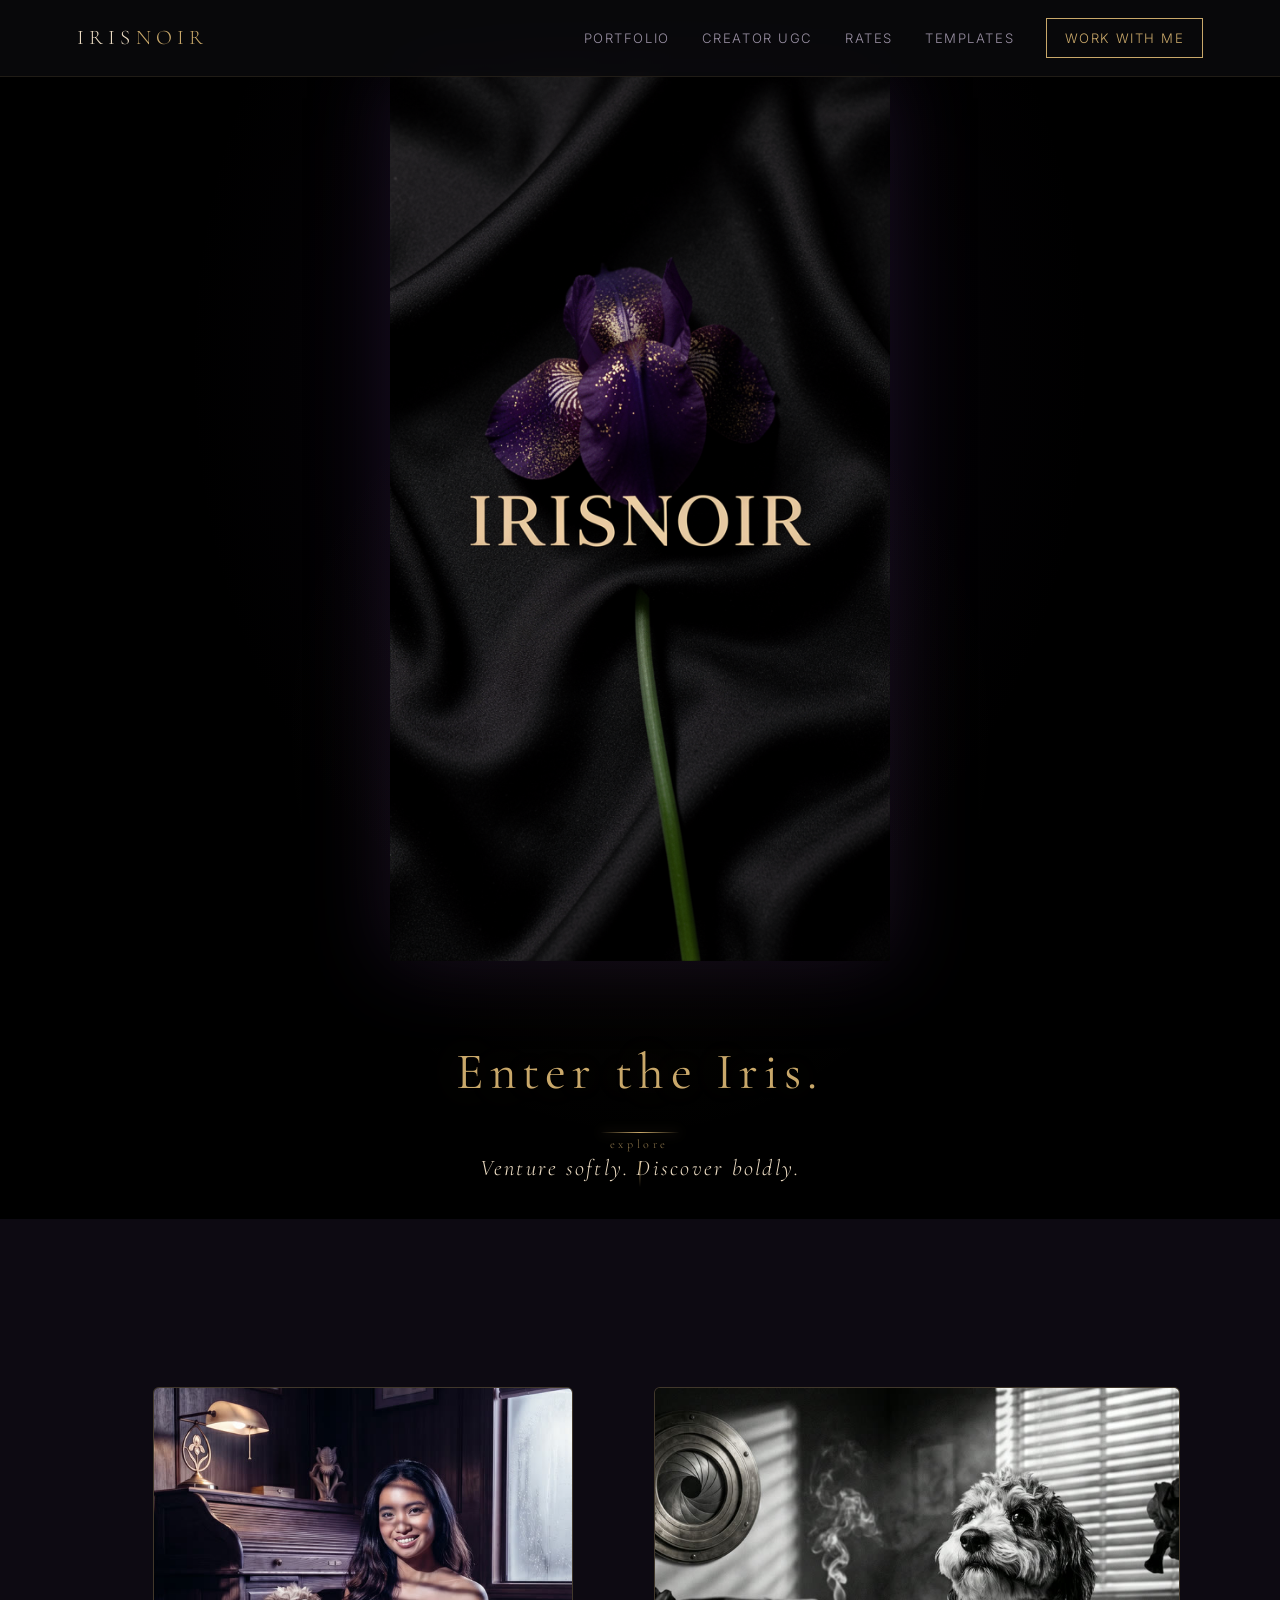
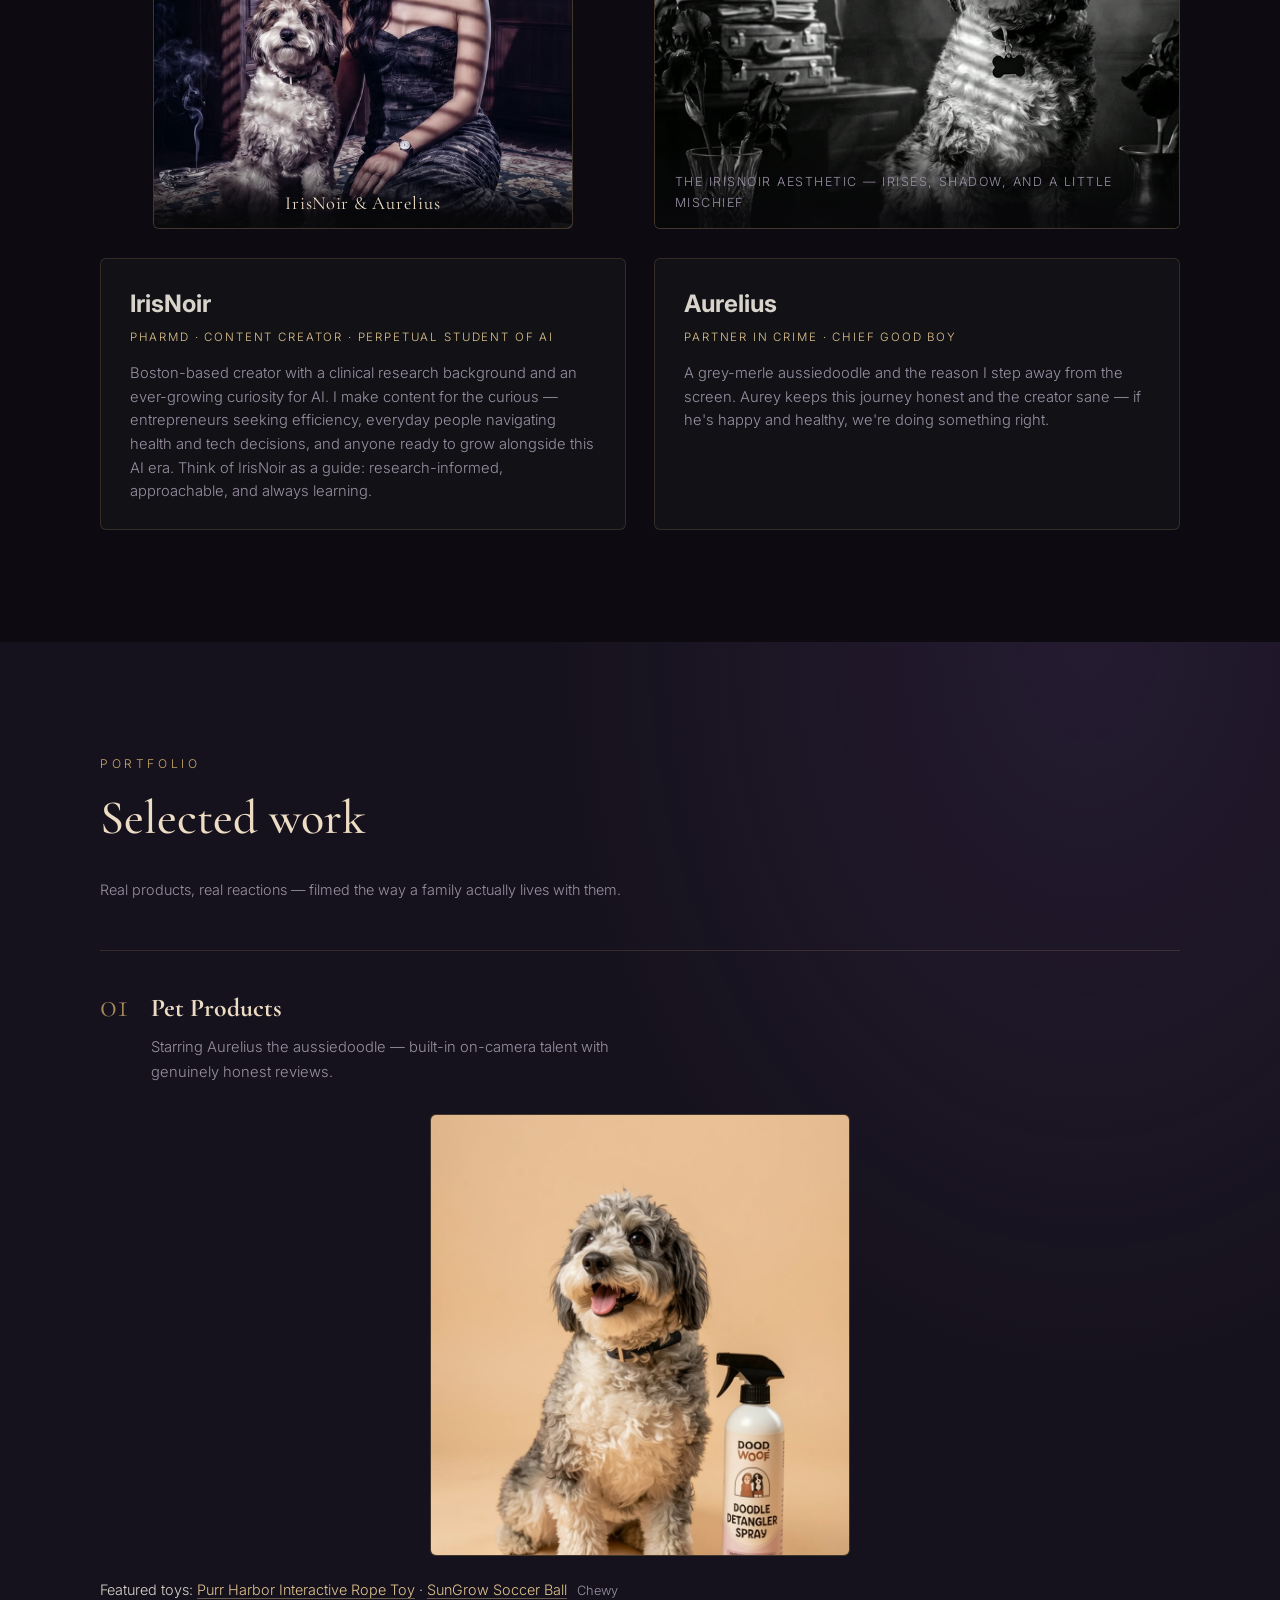
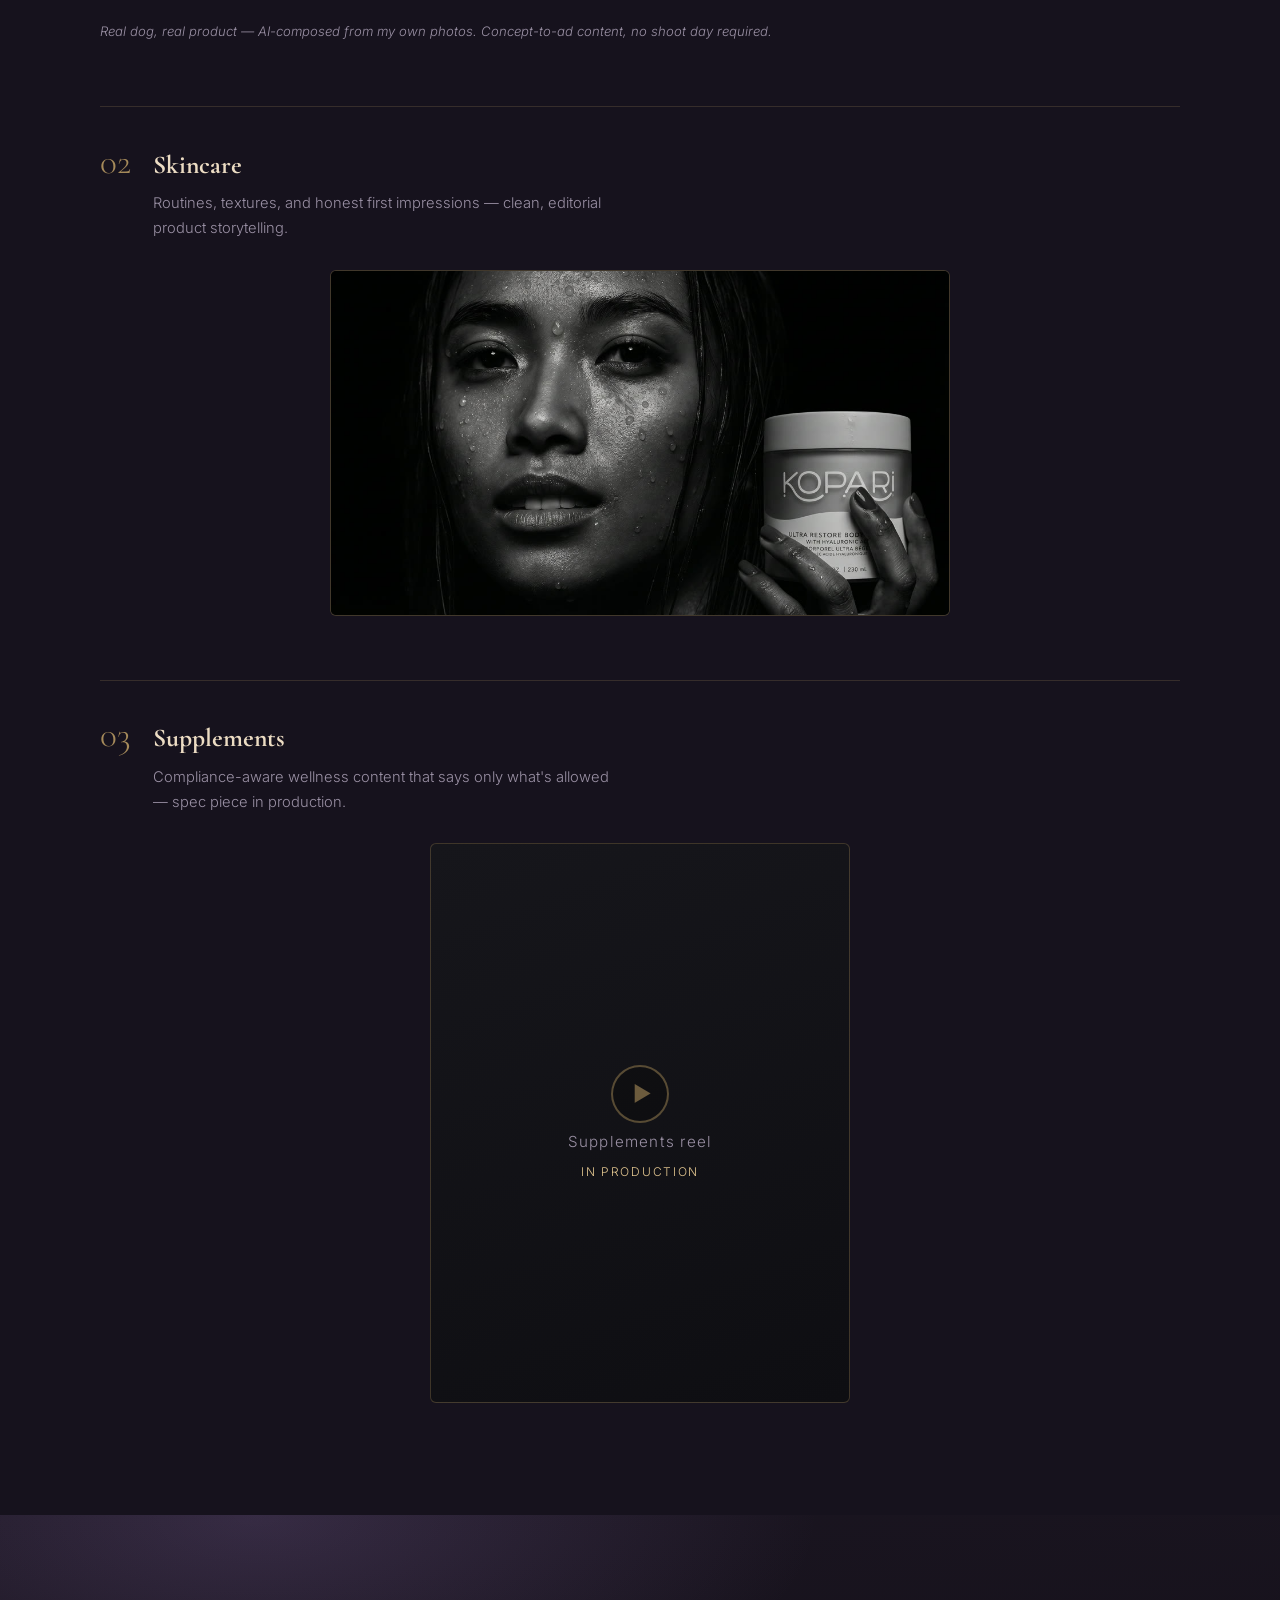
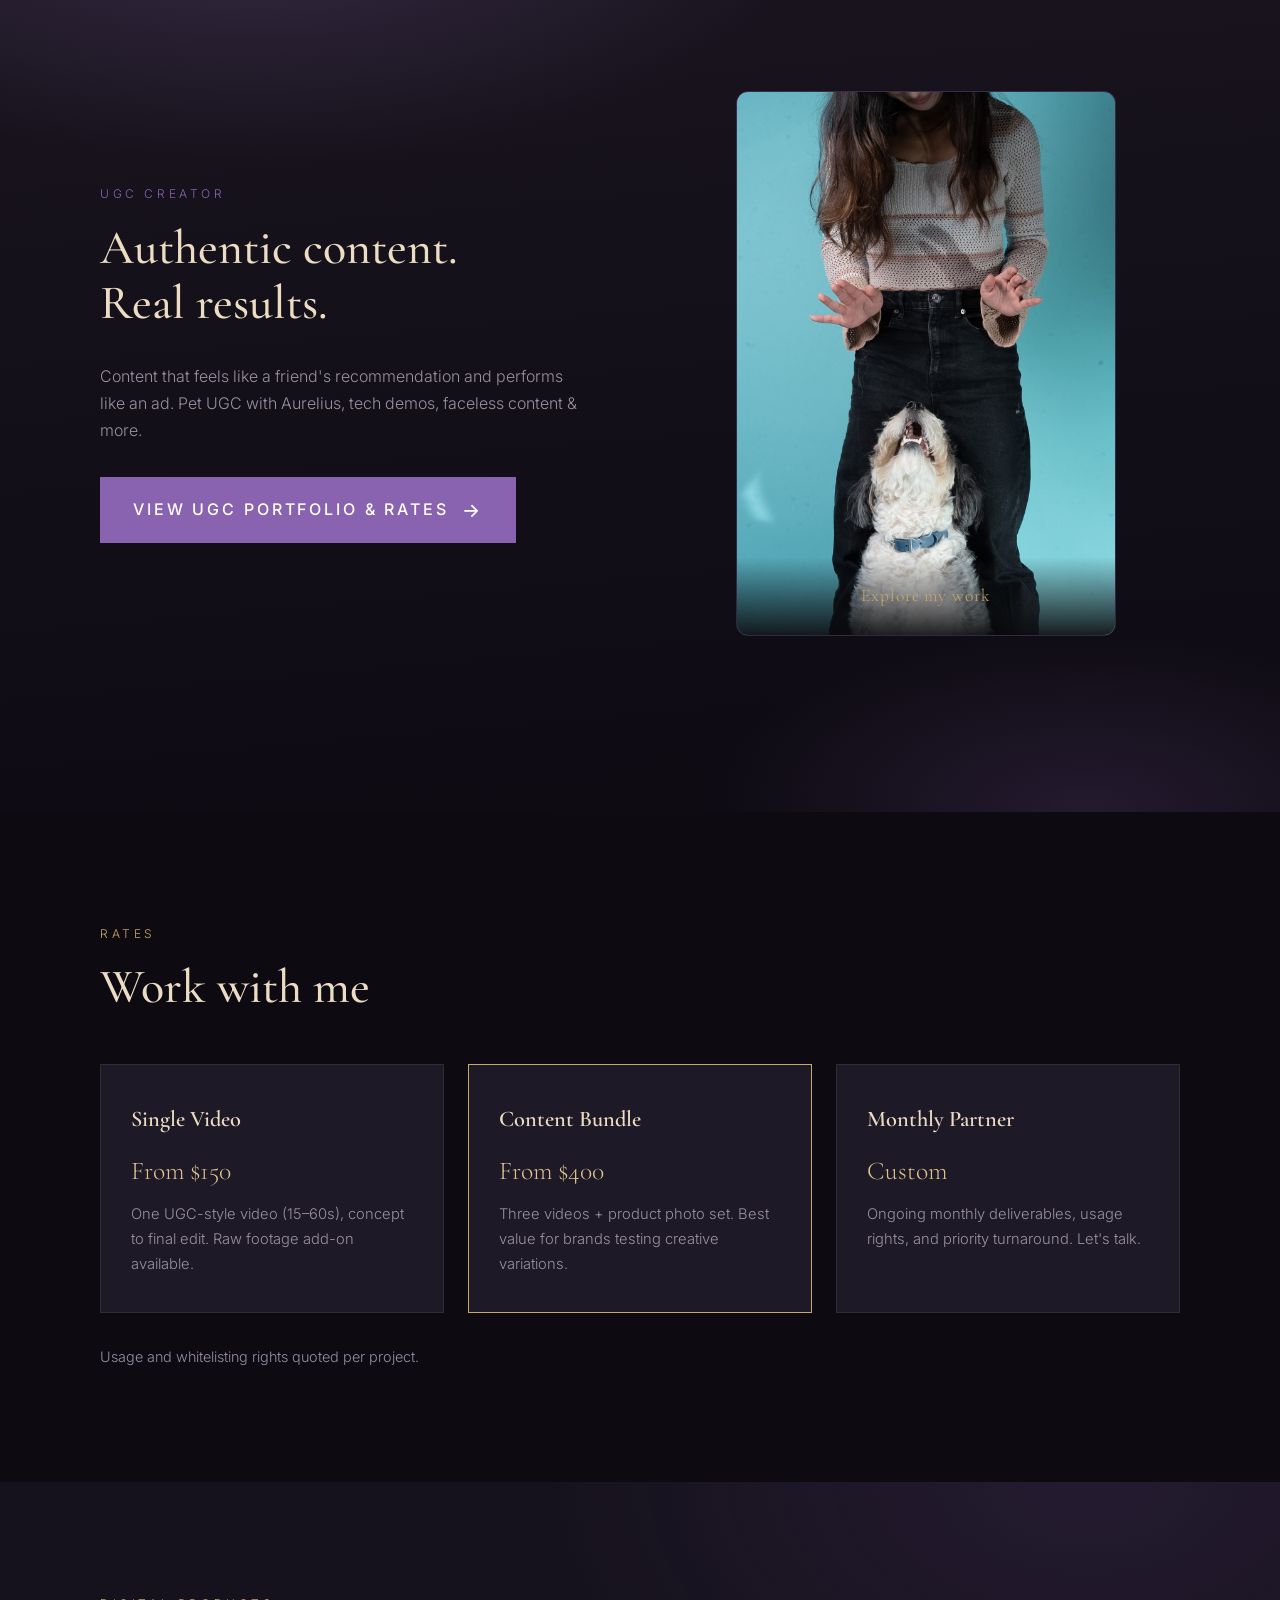
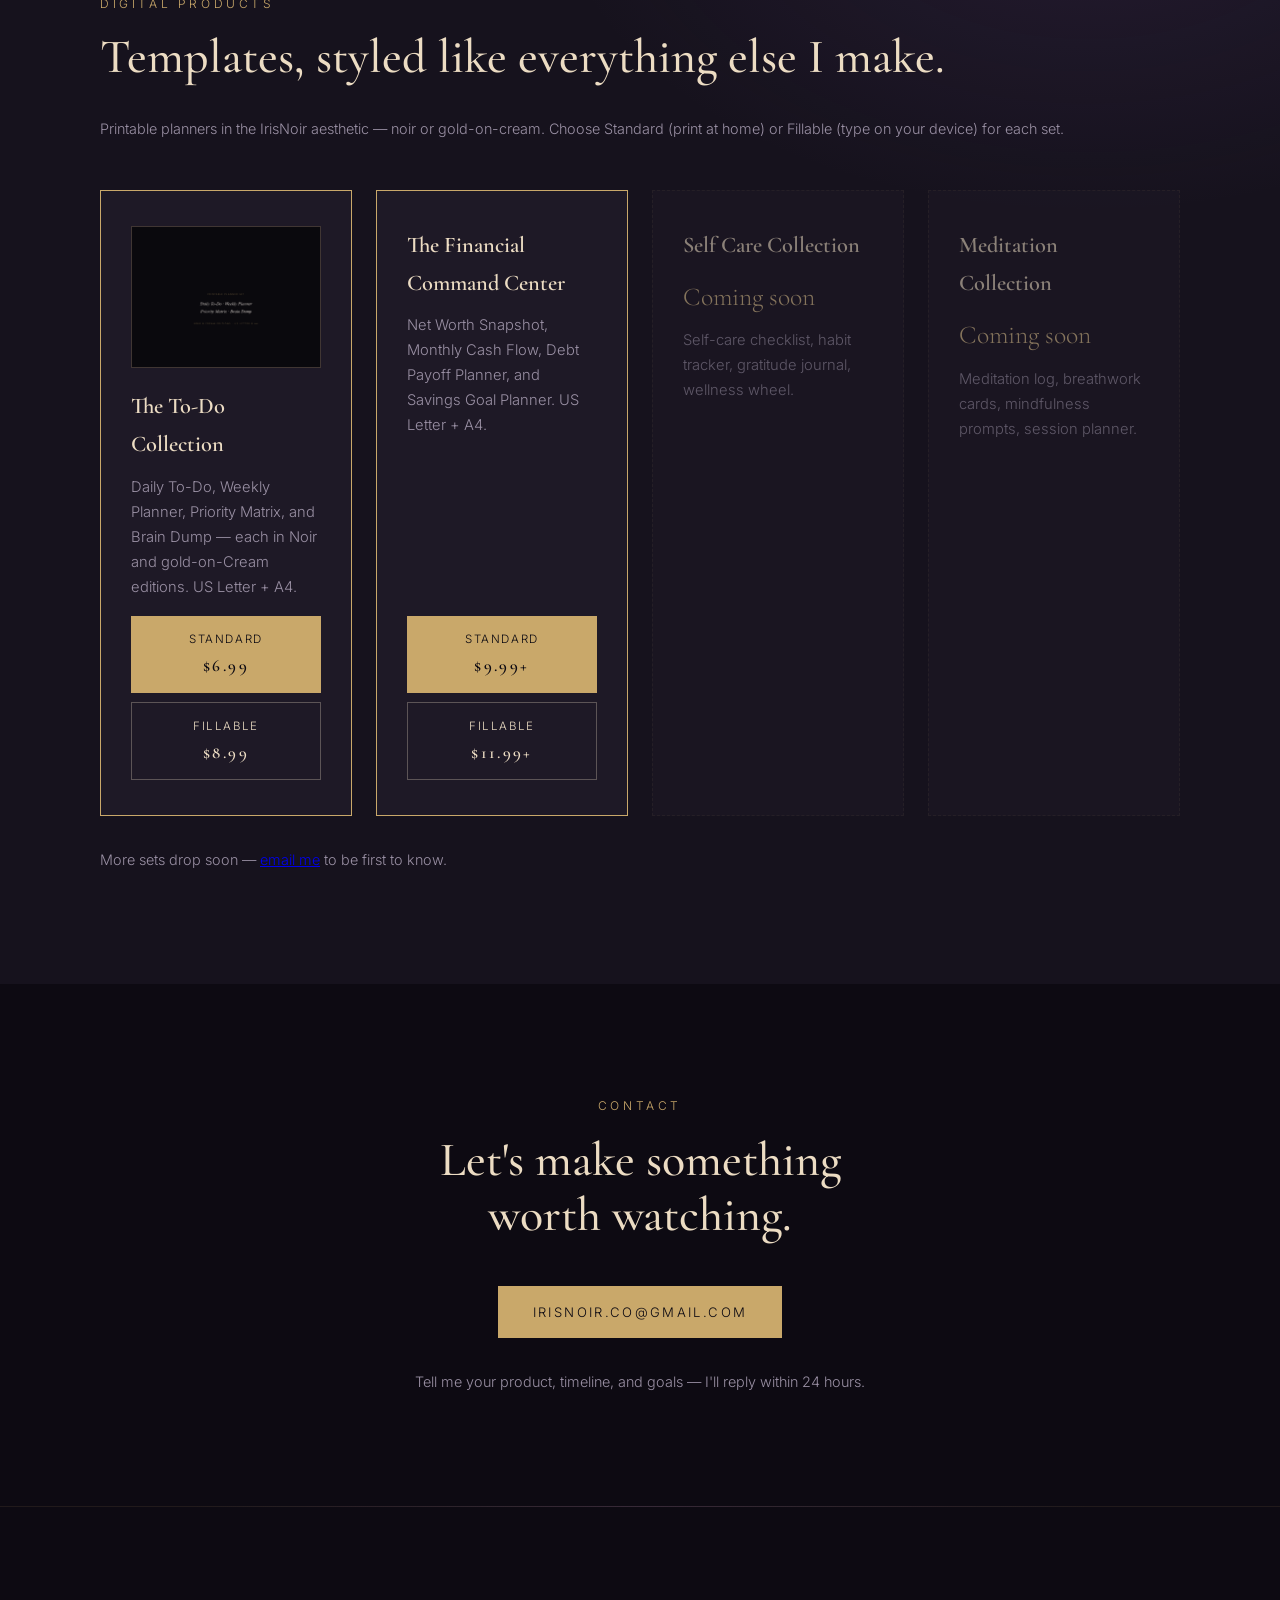
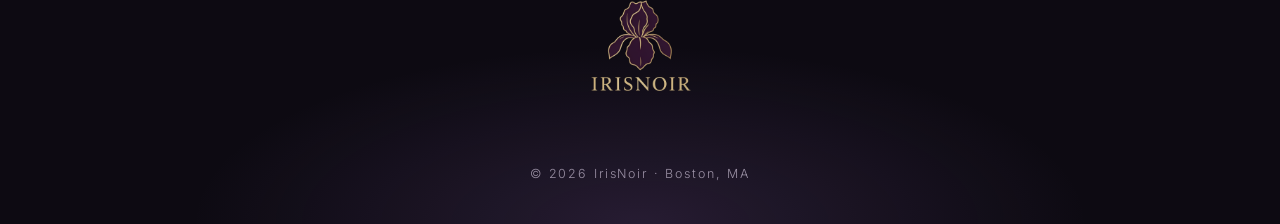
==== commit 81b8d5dc: "Rebrand: Enter the Iris hero + new bio cards - New full-screen landing hero with brand logo - Taglin" ====
--- a/index.html
+++ b/index.html
@@ -3,8 +3,8 @@
 <head>
 <meta charset="UTF-8">
 <meta name="viewport" content="width=device-width, initial-scale=1.0">
-<title>IrisNoir — AI Creator | Content That Stops the Scroll</title>
-<meta name="description" content="IrisNoir creates scroll-stopping UGC and digital content for brands — currently featuring skincare, supplements, and pet products. Authentic content, cinematic polish. Based in Boston, working with brands everywhere.">
+<title>IrisNoir — Enter the Iris | AI-Assisted Wellness & Tech Content</title>
+<meta name="description" content="IrisNoir — where research meets the everyday. AI-assisted content on wellness, emerging technology, and balanced living. Created by a PharmD with clinical research experience, for the curious. Boston-based.">
 <link rel="preconnect" href="https://fonts.googleapis.com">
 <link rel="preconnect" href="https://fonts.gstatic.com" crossorigin>
 <link href="https://fonts.googleapis.com/css2?family=Cormorant+Garamond:wght@400;500;600&family=Inter:wght@300;400;500;600&display=swap" rel="stylesheet">
@@ -23,36 +23,24 @@
   </div>
 </nav>
 
-<header class="hero" id="top">
-  <div class="hero-inner">
-    <div>
-      <p class="hero-eyebrow">AI Creator · Boston, MA</p>
-      <h1>IRIS<span class="gold">NOIR</span></h1>
-      <p class="hero-tag">Content that stops the scroll.</p>
-      <div class="hero-actions">
-        <a href="#contact" class="btn btn-gold">Work With Me</a>
-        <a href="ugc-portfolio.html" class="btn btn-ghost">View UGC Portfolio</a>
-        <a href="#portfolio" class="btn btn-ghost">See My Work</a>
-      </div>
-    </div>
-    <div class="hero-img">
-      <img src="assets/irisnoir-brand-concept.png" alt="IrisNoir brand — deep purple iris on noir silk" width="1024" height="1024">
-    </div>
-  </div>
+<header class="hero-landing" id="top">
+  <img 
+    src="assets/irisnoir-brand-concept.png" 
+    alt="IrisNoir — Purple iris with gold dust on black silk" 
+    class="hero-brand"
+  >
+  <div class="hero-content">
+    <h1 class="hero-title">Enter the Iris.</h1>
+    <div class="hero-divider"></div>
+    <p class="hero-subtitle">Venture softly. Discover boldly.</p>
+  </div>
+  <a href="#about" class="scroll-hint" aria-label="Scroll to explore">
+    <span>explore</span>
+    <div class="scroll-arrow"></div>
+  </a>
 </header>
 
 <section class="section" id="about">
-  <div class="container split">
-    <div>
-      <p class="eyebrow">About</p>
-      <h2>Authentic content,<br>cinematic polish.</h2>
-    </div>
-    <div class="about-copy">
-      <p>I'm the creator behind IrisNoir — I make user-generated-style content that feels like a friend's recommendation and performs like an ad. No follower count required on your end: brands pay per deliverable, and I handle concept, filming, and editing.</p>
-      <p>My co-star is Aurelius, my aussiedoodle — which means pet-product content comes with built-in on-camera talent.</p>
-    </div>
-  </div>
-
   <div class="container bio">
     <button type="button" class="bio-portrait gallery-hero" data-gallery="bio" aria-label="Play the IrisNoir & Aurelius moment">
       <img src="assets/about/irisnoir-aurey-noir.jpg" alt="IrisNoir and Aurelius in a noir-styled study with irises" loading="lazy">
@@ -68,13 +56,13 @@
     </figure>
     <div class="bio-card">
       <h3>IrisNoir</h3>
-      <p class="bio-role">Creator &middot; Director &middot; Editor</p>
-      <p>Boston-based UGC creator working across skincare, supplements, and pet. I bring a noir-editorial eye to everyday products — warm, honest, and made to stop the scroll. Concept to final cut, all handled in-house.</p>
+      <p class="bio-role">PharmD &middot; Content Creator &middot; Perpetual Student of AI</p>
+      <p>Boston-based creator with a clinical research background and an ever-growing curiosity for AI. I make content for the curious — entrepreneurs seeking efficiency, everyday people navigating health and tech decisions, and anyone ready to grow alongside this AI era. Think of IrisNoir as a guide: research-informed, approachable, and always learning.</p>
     </div>
     <div class="bio-card">
       <h3>Aurelius</h3>
-      <p class="bio-role">On-camera talent &middot; Chief Good Boy</p>
-      <p>A grey-merle aussiedoodle with a nose for a good toy and zero interest in faking a reaction. If Aurey won't play with it, it doesn't make the cut — which is exactly why the pet content lands as real.</p>
+      <p class="bio-role">Partner in Crime &middot; Chief Good Boy</p>
+      <p>A grey-merle aussiedoodle and the reason I step away from the screen. Aurey keeps this journey honest and the creator sane — if he's happy and healthy, we're doing something right.</p>
     </div>
   </div>
 </section>
@@ -249,7 +237,7 @@
   <div class="container contact">
     <p class="eyebrow">Contact</p>
     <h2>Let's make something<br>worth watching.</h2>
-    <a class="contact-email btn btn-gold" href="mailto:irisnoir.co@gmail.com?subject=UGC%20Inquiry%20—%20IrisNoir">irisnoir.co@gmail.com</a>
+    <a class="contact-email btn btn-gold" href="mailto:irisnoir.co@gmail.com?subject=AI%20Content%20Inquiry%20%E2%80%94%20%5BYour%20Brand%20Name%5D&body=Hi!%0A%0AI%E2%80%99m%20interested%20in%20working%20with%20IrisNoir%20for%20AI-generated%20content.%0A%0A%E2%80%94%E2%80%94%E2%80%94%E2%80%94%E2%80%94%E2%80%94%E2%80%94%E2%80%94%E2%80%94%E2%80%94%E2%80%94%E2%80%94%E2%80%94%E2%80%94%E2%80%94%0APLEASE%20FILL%20OUT%3A%0A%0ABrand%20Name%3A%20%0AProject%20Type%3A%20%5BProduct%20Visuals%20%2F%20Video%20Content%20%2F%20Social%20Media%20%2F%20Other%5D%0AProduct(s)%3A%20%0AProduct%20Link%3A%20%0AStyle%20References%20(if%20any)%3A%20%0ADeadline%3A%20%0ABudget%20Range%3A%20%0A%0AAdditional%20Notes%3A%0A%0A%E2%80%94%E2%80%94%E2%80%94%E2%80%94%E2%80%94%E2%80%94%E2%80%94%E2%80%94%E2%80%94%E2%80%94%E2%80%94%E2%80%94%E2%80%94%E2%80%94%E2%80%94%0A%0ALooking%20forward%20to%20working%20together!">irisnoir.co@gmail.com</a>
     <p class="section-note">Tell me your product, timeline, and goals — I'll reply within 24 hours.</p>
   </div>
 </section>
--- a/style.css
+++ b/style.css
@@ -76,6 +76,133 @@
     radial-gradient(ellipse 80% 55% at 15% 80%, rgba(109,74,148,0.22), transparent 65%),
     radial-gradient(ellipse 90% 60% at 50% 110%, rgba(201,168,106,0.08), transparent 60%),
     var(--noir);
+}
+
+/* Hero Landing — Enter the Iris */
+.hero-landing {
+  min-height: 100vh;
+  display: flex;
+  flex-direction: column;
+  align-items: center;
+  justify-content: flex-start;
+  text-align: center;
+  position: relative;
+  overflow: hidden;
+  background: #000;
+}
+.hero-landing::before {
+  content: '';
+  position: absolute;
+  inset: 0;
+  background: 
+    radial-gradient(ellipse at center 30%, rgba(75, 42, 107, 0.12) 0%, transparent 50%),
+    radial-gradient(ellipse at center 60%, rgba(201, 168, 106, 0.05) 0%, transparent 40%);
+  z-index: 0;
+}
+.hero-landing::after {
+  content: '';
+  position: absolute;
+  inset: 0;
+  background: radial-gradient(ellipse at center, transparent 40%, rgba(0,0,0,0.6) 100%);
+  z-index: 1;
+  pointer-events: none;
+}
+.hero-brand {
+  width: 100%;
+  max-width: 500px;
+  height: auto;
+  margin-top: 8vh;
+  filter: drop-shadow(0 0 40px rgba(75, 42, 107, 0.3));
+  animation: brandReveal 1.5s ease-out;
+  z-index: 2;
+}
+@keyframes brandReveal {
+  0% { opacity: 0; transform: scale(0.97); }
+  100% { opacity: 1; transform: scale(1); }
+}
+.hero-landing .hero-content {
+  position: relative;
+  z-index: 3;
+  padding: 2rem;
+  max-width: 900px;
+  display: flex;
+  flex-direction: column;
+  align-items: center;
+  margin-top: 4vh;
+}
+.hero-title {
+  font-family: var(--serif);
+  font-size: clamp(2rem, 5vw, 3.2rem);
+  font-weight: 400;
+  color: var(--gold);
+  letter-spacing: 0.12em;
+  margin-bottom: 1rem;
+  text-shadow: 0 0 40px rgba(201, 168, 106, 0.2), 0 2px 4px rgba(0, 0, 0, 0.8);
+  animation: fadeInUp 1.2s ease-out 0.8s both;
+}
+.hero-divider {
+  width: 80px;
+  height: 1px;
+  background: linear-gradient(90deg, transparent, var(--gold), transparent);
+  margin: 0 auto 1rem;
+  box-shadow: 0 0 12px rgba(201, 168, 106, 0.4);
+  animation: dividerGlow 1.5s ease-out 1.1s both;
+}
+@keyframes dividerGlow {
+  0% { opacity: 0; width: 0; }
+  100% { opacity: 1; width: 80px; }
+}
+.hero-subtitle {
+  font-family: var(--serif);
+  font-size: clamp(1rem, 2.5vw, 1.4rem);
+  font-weight: 300;
+  font-style: italic;
+  color: var(--cream);
+  letter-spacing: 0.1em;
+  opacity: 0.9;
+  text-shadow: 0 2px 6px rgba(0, 0, 0, 0.8);
+  animation: fadeInUp 1.2s ease-out 1.3s both;
+}
+@keyframes fadeInUp {
+  from { opacity: 0; transform: translateY(15px); }
+  to { opacity: 1; transform: translateY(0); }
+}
+.scroll-hint {
+  position: absolute;
+  bottom: 2rem;
+  left: 50%;
+  transform: translateX(-50%);
+  display: flex;
+  flex-direction: column;
+  align-items: center;
+  gap: 0.5rem;
+  opacity: 0;
+  animation: fadeIn 1s ease-out 2s forwards;
+  z-index: 3;
+  text-decoration: none;
+  cursor: pointer;
+}
+.scroll-hint span {
+  font-family: var(--serif);
+  font-size: 0.75rem;
+  letter-spacing: 0.3em;
+  text-transform: lowercase;
+  color: var(--gold);
+  opacity: 0.7;
+}
+.scroll-arrow {
+  width: 1px;
+  height: 25px;
+  background: linear-gradient(180deg, var(--gold), transparent);
+  animation: scrollPulse 2s ease-in-out 2.5s infinite;
+}
+@keyframes scrollPulse {
+  0%, 100% { opacity: 0.6; }
+  50% { opacity: 0.3; }
+}
+@keyframes fadeIn {
+  from { opacity: 0; }
+  to { opacity: 1; }
 }
 .hero-inner {
   max-width: 1080px;
